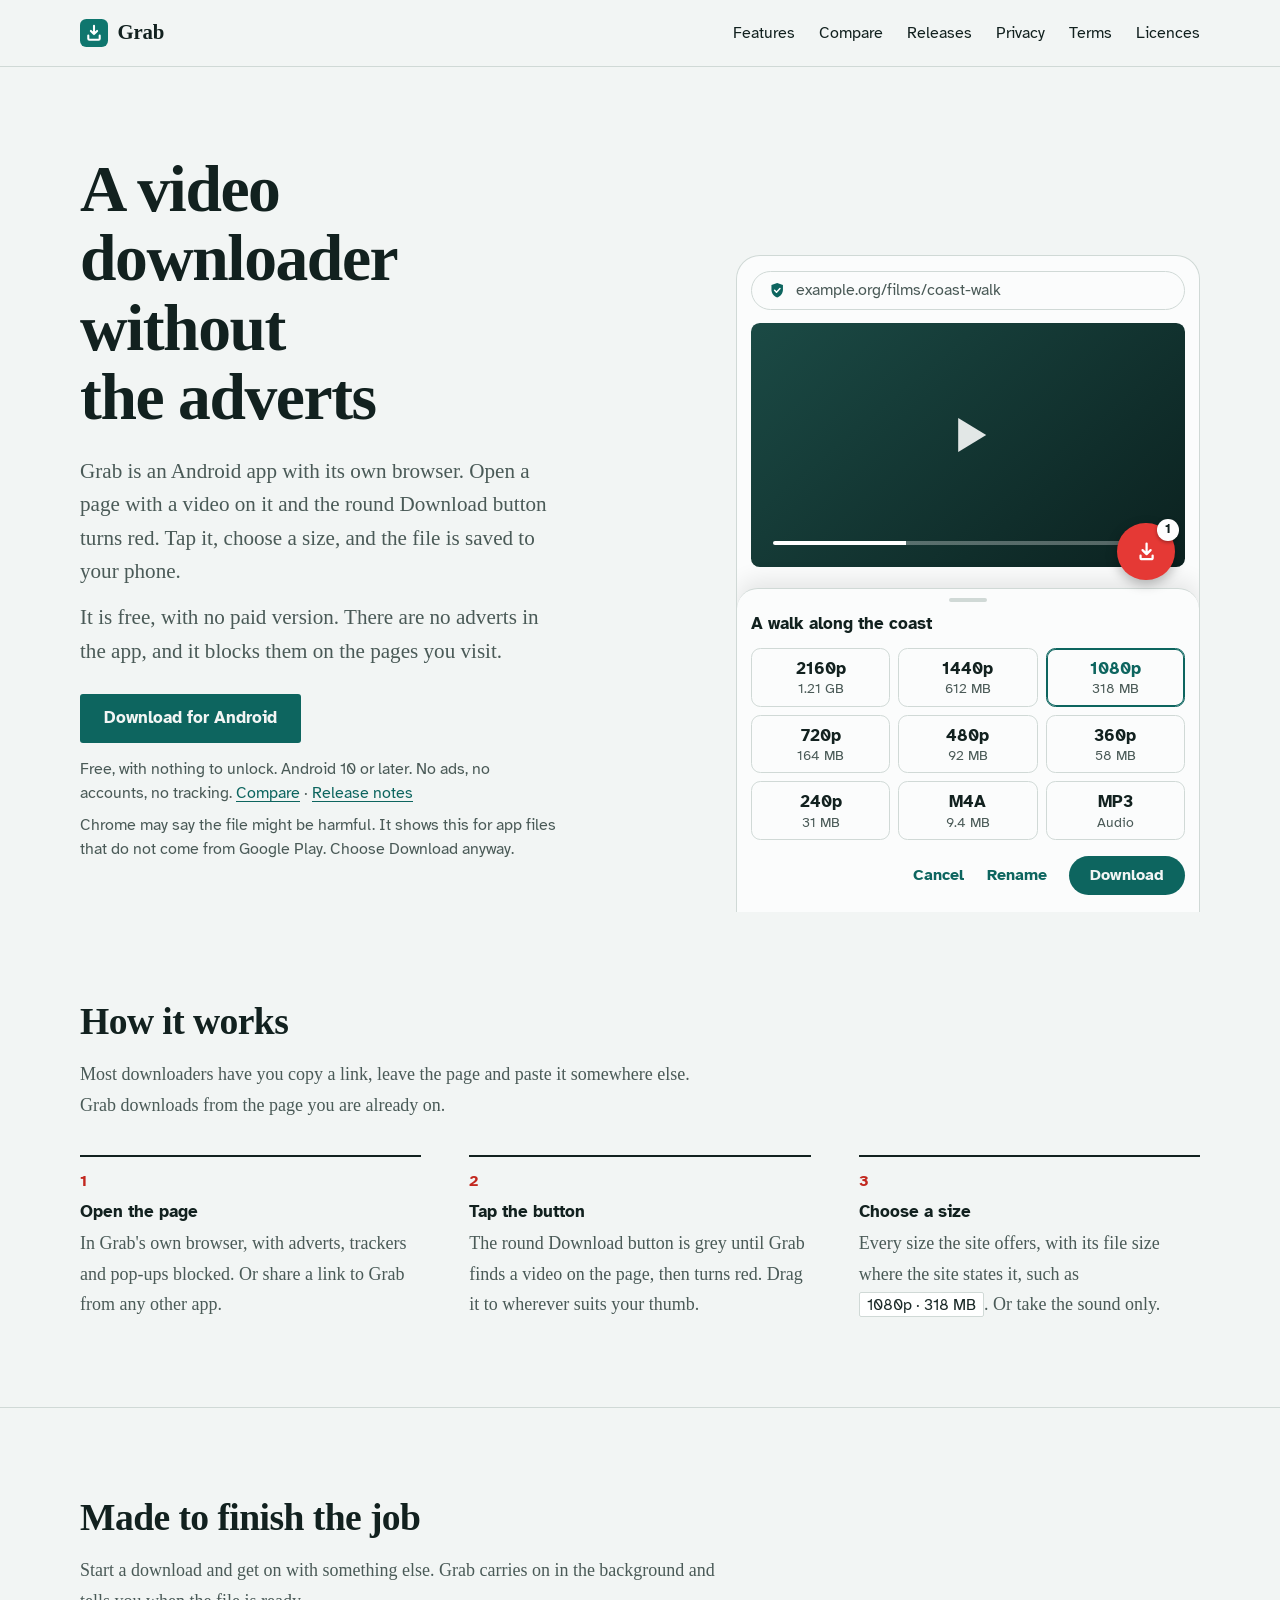
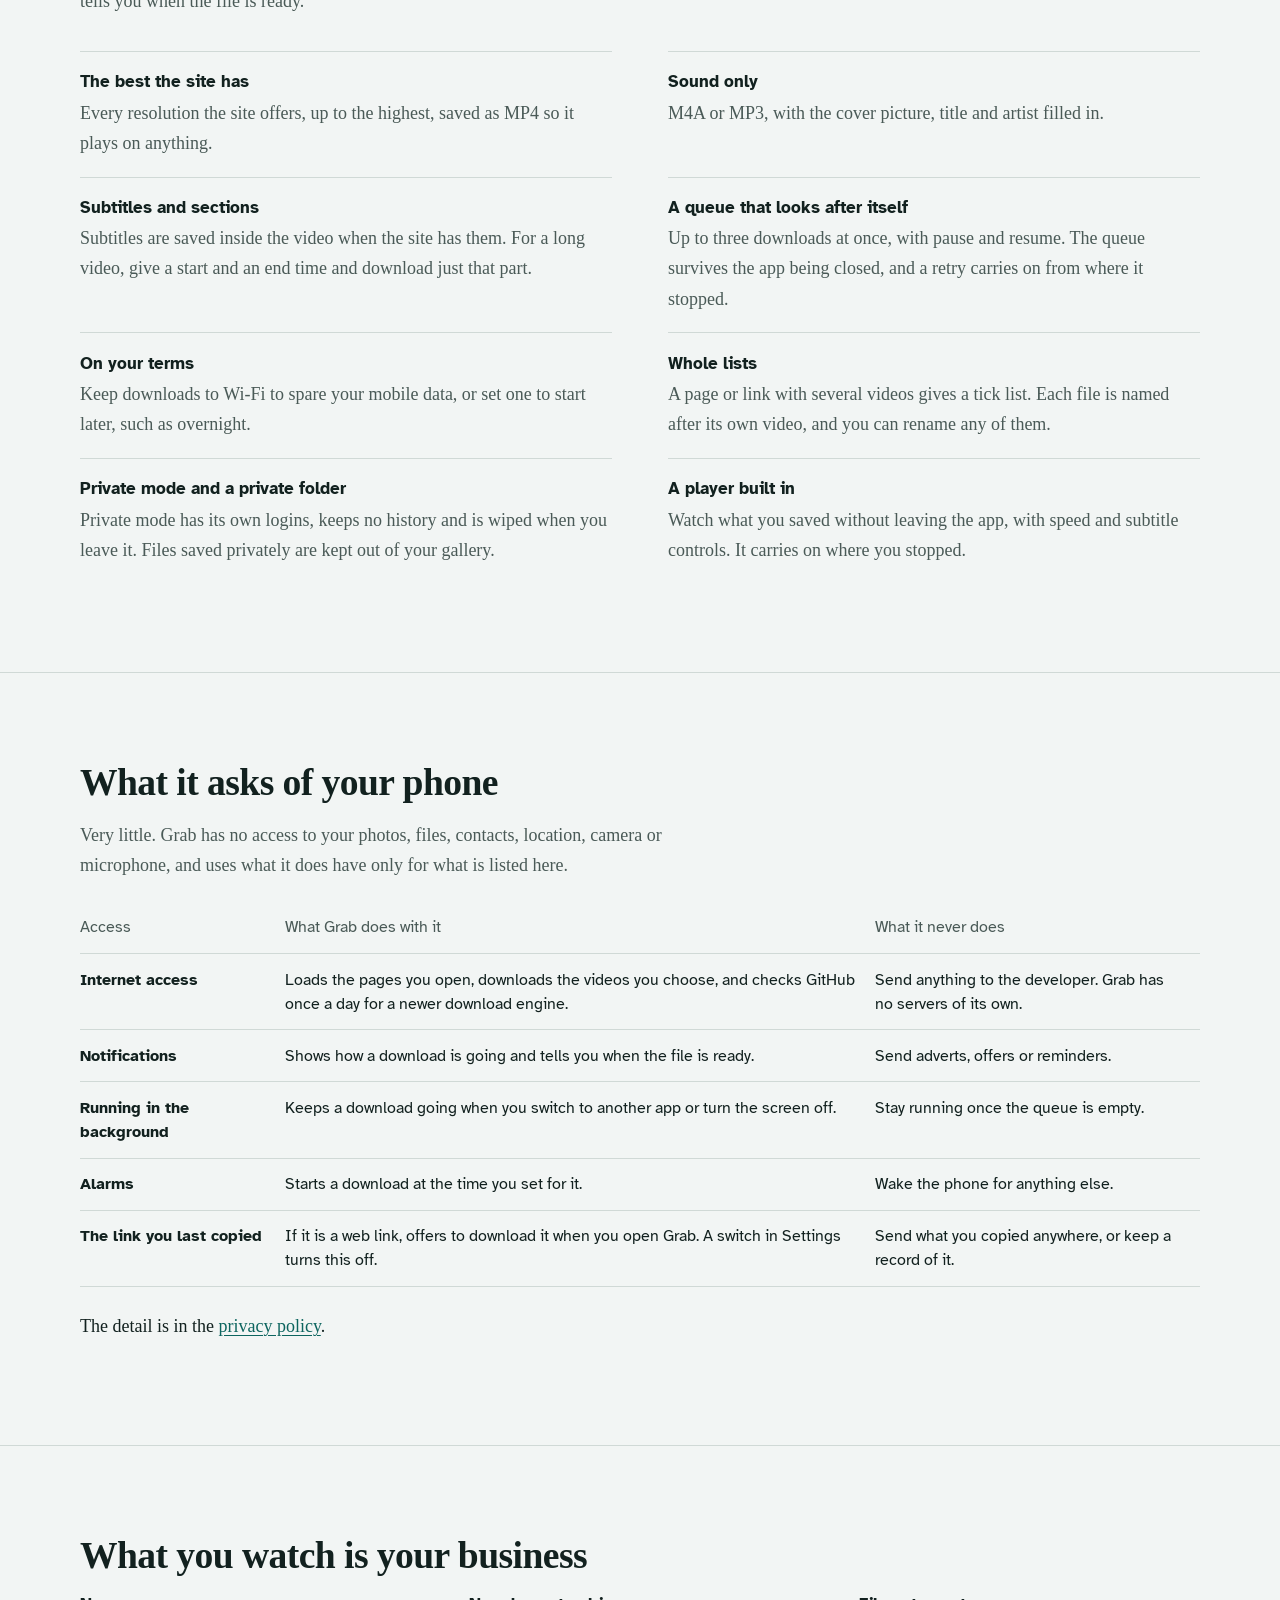
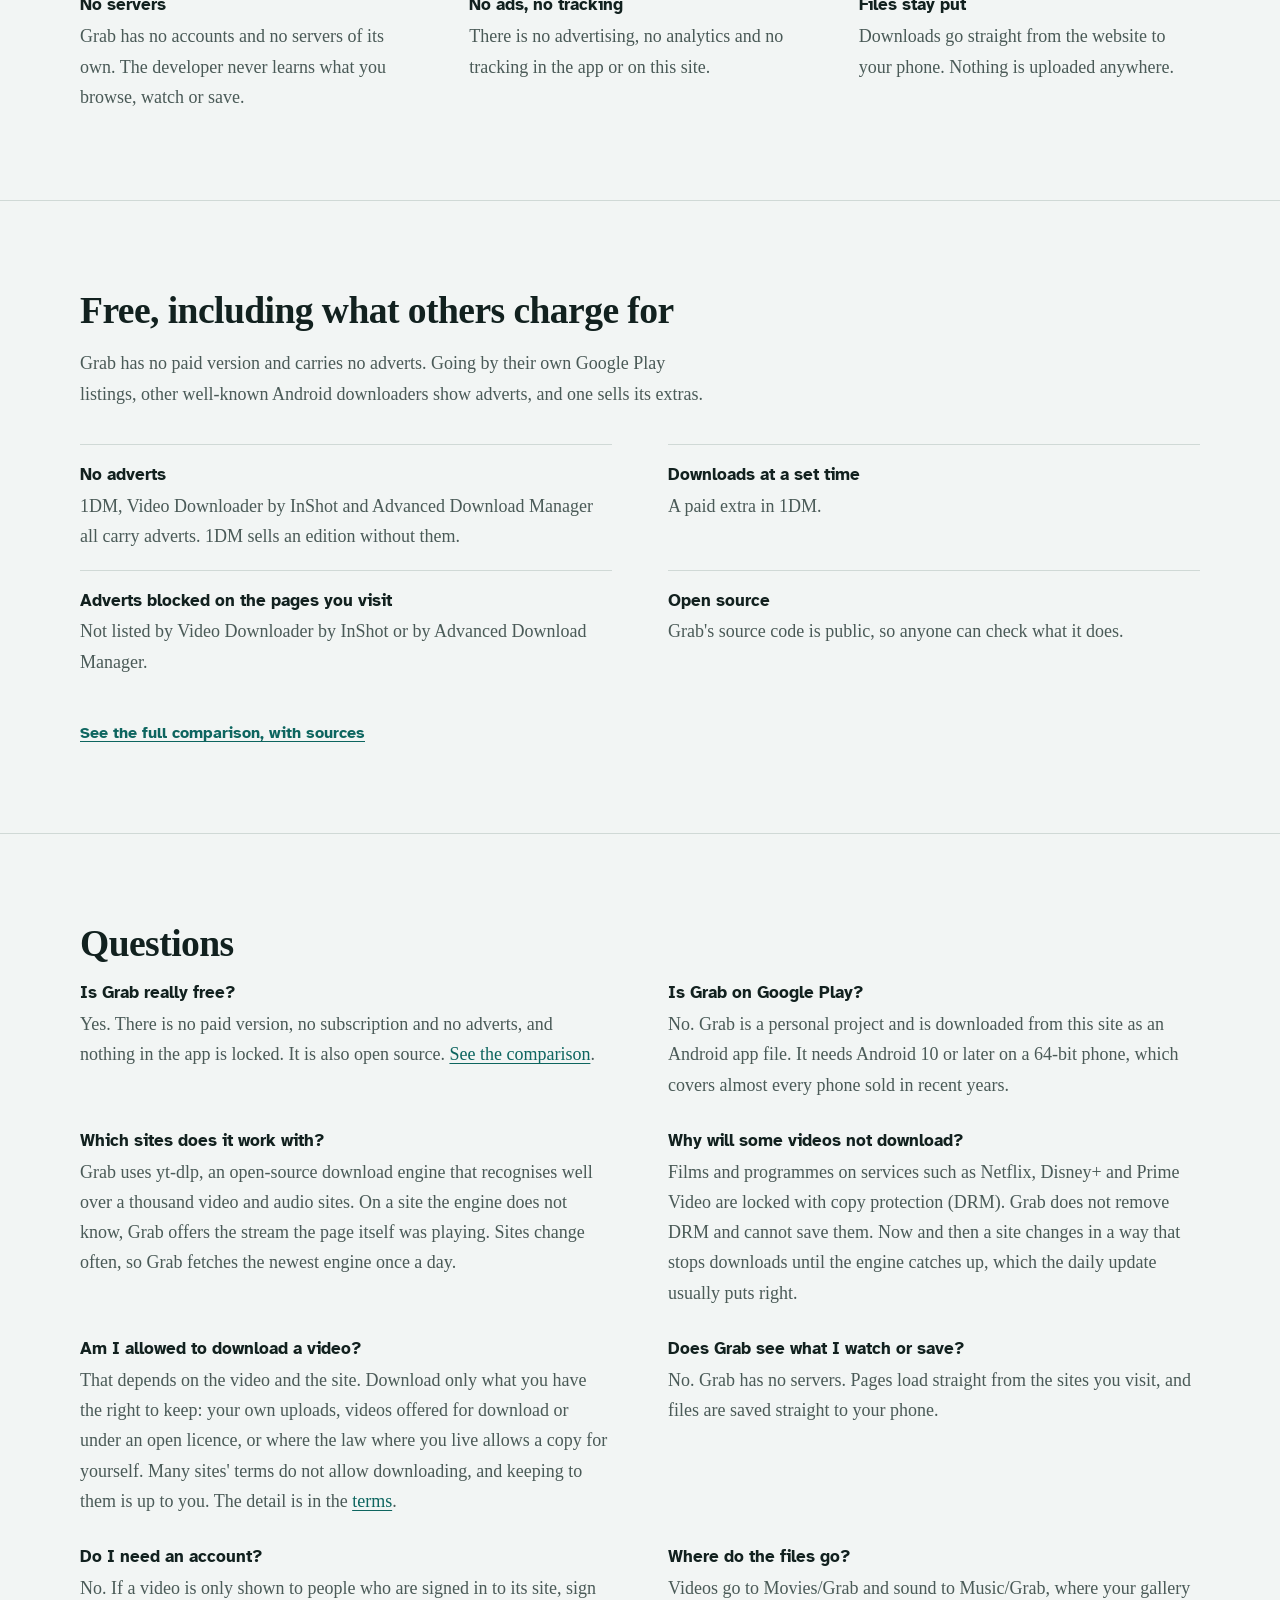
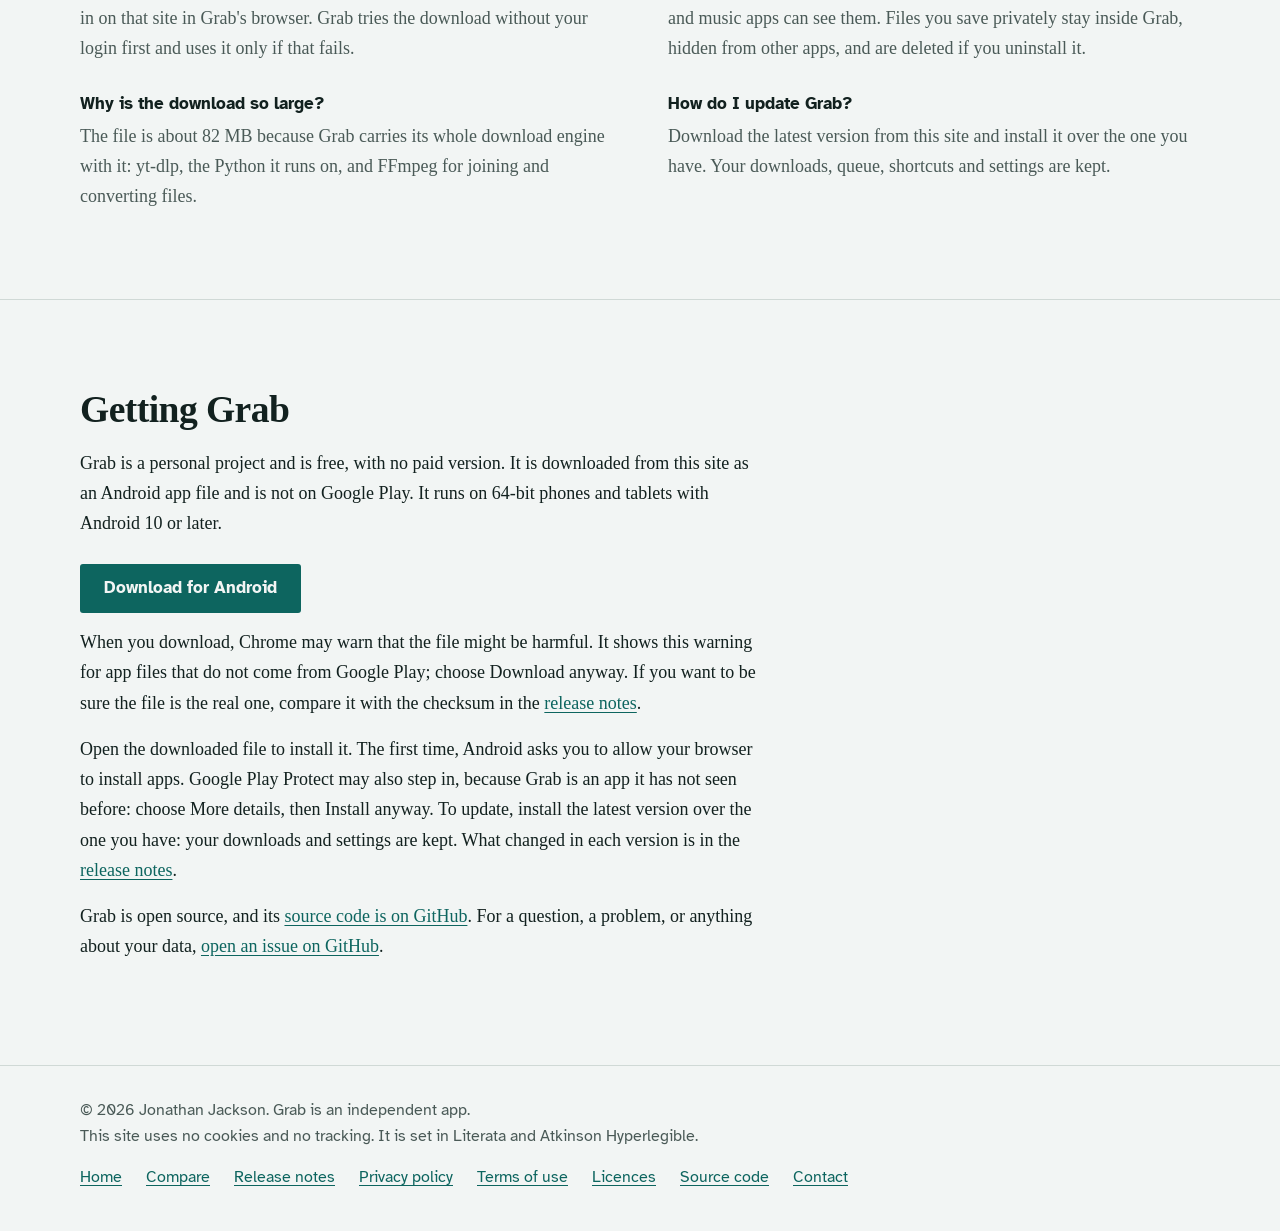
==== index.html @ 91e22339 "Add the Grab website" ====
<!DOCTYPE html>
<html lang="en-GB">
<head>
<meta charset="utf-8">
<meta name="viewport" content="width=device-width, initial-scale=1">
<title>Grab: a video downloader for Android without the adverts</title>
<meta name="description" content="Grab is a free Android video and audio downloader with its own ad-blocking browser. No adverts, no accounts, no tracking and no paid version.">
<meta name="author" content="Jonathan Jackson">
<link rel="canonical" href="https://customgpter.github.io/grab/">
<meta name="theme-color" content="#f2f5f4" media="(prefers-color-scheme: light)">
<meta name="theme-color" content="#0c1413" media="(prefers-color-scheme: dark)">
<meta property="og:type" content="website">
<meta property="og:site_name" content="Grab">
<meta property="og:title" content="Grab: a video downloader for Android without the adverts">
<meta property="og:description" content="Grab is a free Android video and audio downloader with its own ad-blocking browser. No adverts, no accounts, no tracking and no paid version.">
<meta property="og:url" content="https://customgpter.github.io/grab/">
<meta property="og:image" content="https://customgpter.github.io/grab/assets/og.png">
<meta property="og:image:width" content="1200">
<meta property="og:image:height" content="630">
<meta property="og:image:alt" content="The round Grab download button beside a grid of video sizes to choose from">
<meta property="og:locale" content="en_GB">
<meta name="twitter:card" content="summary_large_image">
<link rel="icon" href="assets/favicon.svg" type="image/svg+xml">
<link rel="apple-touch-icon" href="assets/apple-touch-icon.png">
<link rel="preload" href="assets/fonts/literata-latin-700-normal.woff2" as="font" type="font/woff2" crossorigin>
<link rel="preload" href="assets/fonts/literata-latin-400-normal.woff2" as="font" type="font/woff2" crossorigin>
<link rel="stylesheet" href="assets/site.css?v=1">
<script type="application/ld+json">{"@context":"https://schema.org","@type":"SoftwareApplication","name":"Grab","url":"https://customgpter.github.io/grab/","description":"Grab is an Android video and audio downloader with its own ad-blocking browser. It saves the video on the page you are on, in the size you choose.","applicationCategory":"MultimediaApplication","applicationSubCategory":"Video downloader","operatingSystem":"Android 10 or later","softwareVersion":"2.1","downloadUrl":"https://github.com/CustomGPTer/grab/releases/latest/download/Grab.apk","releaseNotes":"https://customgpter.github.io/grab/releases.html","license":"https://www.gnu.org/licenses/gpl-3.0.html","offers":{"@type":"Offer","price":"0","priceCurrency":"GBP"},"inLanguage":"en-GB","image":"https://customgpter.github.io/grab/assets/og.png","featureList":["Built-in browser with advert, tracker and pop-up blocking","Download button that lights up when a page has a video","Video as MP4 in every size the site offers","Sound only as M4A or MP3 with cover art and tags","Subtitles saved inside the video","Queue with pause, resume, Wi-Fi only and timed starts","Private mode and a private folder","Built-in player"],"author":{"@type":"Person","name":"Jonathan Jackson"}}</script>
<script type="application/ld+json">{"@context":"https://schema.org","@type":"WebSite","name":"Grab","url":"https://customgpter.github.io/grab/","inLanguage":"en-GB"}</script>
<script type="application/ld+json">{"@context":"https://schema.org","@type":"FAQPage","mainEntity":[{"@type":"Question","name":"Is Grab really free?","acceptedAnswer":{"@type":"Answer","text":"Yes. There is no paid version, no subscription and no adverts, and nothing in the app is locked. It is also open source."}},{"@type":"Question","name":"Is Grab on Google Play?","acceptedAnswer":{"@type":"Answer","text":"No. Grab is a personal project and is downloaded from this site as an Android app file. It needs Android 10 or later on a 64-bit phone, which covers almost every phone sold in recent years."}},{"@type":"Question","name":"Which sites does it work with?","acceptedAnswer":{"@type":"Answer","text":"Grab uses yt-dlp, an open-source download engine that recognises well over a thousand video and audio sites. On a site the engine does not know, Grab offers the stream the page itself was playing. Sites change often, so Grab fetches the newest engine once a day."}},{"@type":"Question","name":"Why will some videos not download?","acceptedAnswer":{"@type":"Answer","text":"Films and programmes on services such as Netflix, Disney+ and Prime Video are locked with copy protection (DRM). Grab does not remove DRM and cannot save them. Now and then a site changes in a way that stops downloads until the engine catches up, which the daily update usually puts right."}},{"@type":"Question","name":"Am I allowed to download a video?","acceptedAnswer":{"@type":"Answer","text":"That depends on the video and the site. Download only what you have the right to keep: your own uploads, videos offered for download or under an open licence, or where the law where you live allows a copy for yourself. Many sites' terms do not allow downloading, and keeping to them is up to you."}},{"@type":"Question","name":"Does Grab see what I watch or save?","acceptedAnswer":{"@type":"Answer","text":"No. Grab has no servers. Pages load straight from the sites you visit, and files are saved straight to your phone."}},{"@type":"Question","name":"Do I need an account?","acceptedAnswer":{"@type":"Answer","text":"No. If a video is only shown to people who are signed in to its site, sign in on that site in Grab's browser. Grab tries the download without your login first and uses it only if that fails."}},{"@type":"Question","name":"Where do the files go?","acceptedAnswer":{"@type":"Answer","text":"Videos go to Movies/Grab and sound to Music/Grab, where your gallery and music apps can see them. Files you save privately stay inside Grab, hidden from other apps, and are deleted if you uninstall it."}},{"@type":"Question","name":"Why is the download so large?","acceptedAnswer":{"@type":"Answer","text":"The file is about 82 MB because Grab carries its whole download engine with it: yt-dlp, the Python it runs on, and FFmpeg for joining and converting files."}},{"@type":"Question","name":"How do I update Grab?","acceptedAnswer":{"@type":"Answer","text":"Download the latest version from this site and install it over the one you have. Your downloads, queue, shortcuts and settings are kept."}}]}</script>
</head>
<body>
<a class="skip" href="#main">Skip to content</a>
<header class="masthead">
<div class="wrap">
<a class="brand" href="./" aria-label="Grab home"><svg viewBox="0 0 108 108" aria-hidden="true"><rect width="108" height="108" rx="24" fill="#0f766e"/><path d="M54 26v32M42 46l12 12 12-12M32 64v12q0 4 4 4h36q4 0 4-4V64" fill="none" stroke="#fff" stroke-width="8" stroke-linecap="round" stroke-linejoin="round"/></svg><span>Grab</span></a>
<nav aria-label="Main"><ul><li><a href="./#features">Features</a></li><li><a href="compare.html">Compare</a></li><li><a href="releases.html">Releases</a></li><li><a href="privacy.html">Privacy</a></li><li><a href="terms.html">Terms</a></li><li><a href="licences.html">Licences</a></li></ul></nav>
</div>
</header>
<main id="main">
<div class="hero">
<div class="wrap hero-grid">
<div class="hero-copy">
<h1>A video downloader without the adverts</h1>
<p class="lede">Grab is an Android app with its own browser. Open a page with a video on it and the round Download button turns red. Tap it, choose a size, and the file is saved to your phone.</p>
<p class="lede">It is free, with no paid version. There are no adverts in the app, and it blocks them on the pages you visit.</p>
<p class="get"><a class="button" href="https://github.com/CustomGPTer/grab/releases/latest/download/Grab.apk">Download for Android</a></p>
<p class="facts">Free, with nothing to unlock. Android 10 or later. No ads, no accounts, no tracking. <a href="compare.html">Compare</a> &middot; <a href="releases.html">Release notes</a></p>
<p class="facts">Chrome may say the file might be harmful. It shows this for app files that do not come from Google Play. Choose Download anyway.</p>
</div>
<div class="demo" role="img" aria-label="A web page with a video on it. The round Download button in the corner has turned red and shows a count of one. Below it, a sheet offers the video in each size from 2160p to 240p with its file size, or as sound only, with 1080p chosen."><div class="view"><div class="bar"><svg viewBox="0 0 24 24" aria-hidden="true"><path d="M12 2.5 4.5 5.3v6.1c0 4.6 3.1 8.6 7.5 10.1 4.4-1.5 7.5-5.5 7.5-10.1V5.3z" fill="currentColor"/><path d="m8.6 12.2 2.5 2.5 4.5-4.9" fill="none" stroke="#fff" stroke-width="1.9" stroke-linecap="round" stroke-linejoin="round"/></svg><span>example.org/films/coast-walk</span></div><div class="player"></div><div class="fab"><svg viewBox="0 0 108 108" aria-hidden="true"><path d="M54 22v40M38 48l16 16 16-16M30 70v8q0 6 6 6h36q6 0 6-6v-8" fill="none" stroke="#fff" stroke-width="9" stroke-linecap="round" stroke-linejoin="round"/></svg><span class="n">1</span></div></div><div class="sheet"><p class="name">A walk along the coast</p><div class="tiles"><div class="tile" style="--i:0"><b>2160p</b>1.21 GB</div><div class="tile" style="--i:1"><b>1440p</b>612 MB</div><div class="tile on" style="--i:2"><b>1080p</b>318 MB</div><div class="tile" style="--i:3"><b>720p</b>164 MB</div><div class="tile" style="--i:4"><b>480p</b>92 MB</div><div class="tile" style="--i:5"><b>360p</b>58 MB</div><div class="tile" style="--i:6"><b>240p</b>31 MB</div><div class="tile" style="--i:7"><b>M4A</b>9.4 MB</div><div class="tile" style="--i:8"><b>MP3</b>Audio</div></div><div class="acts"><span>Cancel</span><span>Rename</span><span class="do">Download</span></div></div></div>
</div>
</div>

<section id="how" aria-labelledby="how-h">
<div class="wrap">
<h2 id="how-h">How it works</h2>
<p class="intro">Most downloaders have you copy a link, leave the page and paste it somewhere else. Grab downloads from the page you are already on.</p>
<ol class="steps">
<li><h3>Open the page</h3><p>In Grab's own browser, with adverts, trackers and pop-ups blocked. Or share a link to Grab from any other app.</p></li>
<li><h3>Tap the button</h3><p>The round Download button is grey until Grab finds a video on the page, then turns red. Drag it to wherever suits your thumb.</p></li>
<li><h3>Choose a size</h3><p>Every size the site offers, with its file size where the site states it, such as <span class="path">1080p &middot; 318 MB</span>. Or take the sound only.</p></li>
</ol>
</div>
</section>

<section id="features" aria-labelledby="features-h">
<div class="wrap">
<h2 id="features-h">Made to finish the job</h2>
<p class="intro">Start a download and get on with something else. Grab carries on in the background and tells you when the file is ready.</p>
<dl class="features">
<div><dt>The best the site has</dt><dd>Every resolution the site offers, up to the highest, saved as MP4 so it plays on anything.</dd></div>
<div><dt>Sound only</dt><dd>M4A or MP3, with the cover picture, title and artist filled in.</dd></div>
<div><dt>Subtitles and sections</dt><dd>Subtitles are saved inside the video when the site has them. For a long video, give a start and an end time and download just that part.</dd></div>
<div><dt>A queue that looks after itself</dt><dd>Up to three downloads at once, with pause and resume. The queue survives the app being closed, and a retry carries on from where it stopped.</dd></div>
<div><dt>On your terms</dt><dd>Keep downloads to Wi-Fi to spare your mobile data, or set one to start later, such as overnight.</dd></div>
<div><dt>Whole lists</dt><dd>A page or link with several videos gives a tick list. Each file is named after its own video, and you can rename any of them.</dd></div>
<div><dt>Private mode and a private folder</dt><dd>Private mode has its own logins, keeps no history and is wiped when you leave it. Files saved privately are kept out of your gallery.</dd></div>
<div><dt>A player built in</dt><dd>Watch what you saved without leaving the app, with speed and subtitle controls. It carries on where you stopped.</dd></div>
</dl>
</div>
</section>

<section id="permissions" aria-labelledby="permissions-h">
<div class="wrap">
<h2 id="permissions-h">What it asks of your phone</h2>
<p class="intro">Very little. Grab has no access to your photos, files, contacts, location, camera or microphone, and uses what it does have only for what is listed here.</p>
<div class="scroll">
<table>
<thead><tr><th scope="col">Access</th><th scope="col">What Grab does with it</th><th scope="col">What it never does</th></tr></thead>
<tbody>
<tr><th scope="row">Internet access</th><td>Loads the pages you open, downloads the videos you choose, and checks GitHub once a day for a newer download engine.</td><td>Send anything to the developer. Grab has no servers of its own.</td></tr>
<tr><th scope="row">Notifications</th><td>Shows how a download is going and tells you when the file is ready.</td><td>Send adverts, offers or reminders.</td></tr>
<tr><th scope="row">Running in the background</th><td>Keeps a download going when you switch to another app or turn the screen off.</td><td>Stay running once the queue is empty.</td></tr>
<tr><th scope="row">Alarms</th><td>Starts a download at the time you set for it.</td><td>Wake the phone for anything else.</td></tr>
<tr><th scope="row">The link you last copied</th><td>If it is a web link, offers to download it when you open Grab. A switch in Settings turns this off.</td><td>Send what you copied anywhere, or keep a record of it.</td></tr>
</tbody>
</table>
</div>
<p class="after-table">The detail is in the <a href="privacy.html">privacy policy</a>.</p>
</div>
</section>

<section id="privacy" aria-labelledby="privacy-h">
<div class="wrap">
<h2 id="privacy-h">What you watch is your business</h2>
<ul class="plain">
<li><h3>No servers</h3><p>Grab has no accounts and no servers of its own. The developer never learns what you browse, watch or save.</p></li>
<li><h3>No ads, no tracking</h3><p>There is no advertising, no analytics and no tracking in the app or on this site.</p></li>
<li><h3>Files stay put</h3><p>Downloads go straight from the website to your phone. Nothing is uploaded anywhere.</p></li>
</ul>
</div>
</section>

<section id="free" aria-labelledby="free-h">
<div class="wrap">
<h2 id="free-h">Free, including what others charge for</h2>
<p class="intro">Grab has no paid version and carries no adverts. Going by their own Google Play listings, other well-known Android downloaders show adverts, and one sells its extras.</p>
<dl class="features">
<div><dt>No adverts</dt><dd>1DM, Video Downloader by InShot and Advanced Download Manager all carry adverts. 1DM sells an edition without them.</dd></div>
<div><dt>Downloads at a set time</dt><dd>A paid extra in 1DM.</dd></div>
<div><dt>Adverts blocked on the pages you visit</dt><dd>Not listed by Video Downloader by InShot or by Advanced Download Manager.</dd></div>
<div><dt>Open source</dt><dd>Grab's source code is public, so anyone can check what it does.</dd></div>
</dl>
<p class="more"><a href="compare.html">See the full comparison, with sources</a></p>
</div>
</section>

<section id="questions" aria-labelledby="questions-h">
<div class="wrap">
<h2 id="questions-h">Questions</h2>
<div class="faq">
<div><h3>Is Grab really free?</h3><p>Yes. There is no paid version, no subscription and no adverts, and nothing in the app is locked. It is also open source. <a href="compare.html">See the comparison</a>.</p></div><div><h3>Is Grab on Google Play?</h3><p>No. Grab is a personal project and is downloaded from this site as an Android app file. It needs Android 10 or later on a 64-bit phone, which covers almost every phone sold in recent years.</p></div><div><h3>Which sites does it work with?</h3><p>Grab uses yt-dlp, an open-source download engine that recognises well over a thousand video and audio sites. On a site the engine does not know, Grab offers the stream the page itself was playing. Sites change often, so Grab fetches the newest engine once a day.</p></div><div><h3>Why will some videos not download?</h3><p>Films and programmes on services such as Netflix, Disney+ and Prime Video are locked with copy protection (DRM). Grab does not remove DRM and cannot save them. Now and then a site changes in a way that stops downloads until the engine catches up, which the daily update usually puts right.</p></div><div><h3>Am I allowed to download a video?</h3><p>That depends on the video and the site. Download only what you have the right to keep: your own uploads, videos offered for download or under an open licence, or where the law where you live allows a copy for yourself. Many sites' terms do not allow downloading, and keeping to them is up to you. The detail is in the <a href="terms.html#downloads">terms</a>.</p></div><div><h3>Does Grab see what I watch or save?</h3><p>No. Grab has no servers. Pages load straight from the sites you visit, and files are saved straight to your phone.</p></div><div><h3>Do I need an account?</h3><p>No. If a video is only shown to people who are signed in to its site, sign in on that site in Grab's browser. Grab tries the download without your login first and uses it only if that fails.</p></div><div><h3>Where do the files go?</h3><p>Videos go to Movies/Grab and sound to Music/Grab, where your gallery and music apps can see them. Files you save privately stay inside Grab, hidden from other apps, and are deleted if you uninstall it.</p></div><div><h3>Why is the download so large?</h3><p>The file is about 82 MB because Grab carries its whole download engine with it: yt-dlp, the Python it runs on, and FFmpeg for joining and converting files.</p></div><div><h3>How do I update Grab?</h3><p>Download the latest version from this site and install it over the one you have. Your downloads, queue, shortcuts and settings are kept.</p></div>
</div>
</div>
</section>

<section id="get" aria-labelledby="get-h">
<div class="wrap"><div class="measure">
<h2 id="get-h">Getting Grab</h2>
<p>Grab is a personal project and is free, with no paid version. It is downloaded from this site as an Android app file and is not on Google Play. It runs on 64-bit phones and tablets with Android 10 or later.</p>
<p class="get"><a class="button" href="https://github.com/CustomGPTer/grab/releases/latest/download/Grab.apk">Download for Android</a></p>
<p>When you download, Chrome may warn that the file might be harmful. It shows this warning for app files that do not come from Google Play; choose Download anyway. If you want to be sure the file is the real one, compare it with the checksum in the <a href="releases.html#checking">release notes</a>.</p>
<p>Open the downloaded file to install it. The first time, Android asks you to allow your browser to install apps. Google Play Protect may also step in, because Grab is an app it has not seen before: choose More details, then Install anyway. To update, install the latest version over the one you have: your downloads and settings are kept. What changed in each version is in the <a href="releases.html">release notes</a>.</p>
<p>Grab is open source, and its <a href="https://github.com/CustomGPTer/grab/tree/source">source code is on GitHub</a>. For a question, a problem, or anything about your data, <a href="https://github.com/CustomGPTer/grab/issues">open an issue on GitHub</a>.</p>
</div></div>
</section>
</main>
<footer class="colophon">
<div class="wrap">
<div>
<p>&copy; 2026 Jonathan Jackson. Grab is an independent app.</p>
<p>This site uses no cookies and no tracking. It is set in Literata and Atkinson Hyperlegible.</p>
</div>
<nav aria-label="Footer"><ul>
<li><a href="./">Home</a></li>
<li><a href="compare.html">Compare</a></li>
<li><a href="releases.html">Release notes</a></li>
<li><a href="privacy.html">Privacy policy</a></li>
<li><a href="terms.html">Terms of use</a></li>
<li><a href="licences.html">Licences</a></li>
<li><a href="https://github.com/CustomGPTer/grab/tree/source">Source code</a></li>
<li><a href="https://github.com/CustomGPTer/grab/issues">Contact</a></li>
</ul></nav>
</div>
</footer>
</body>
</html>
---- assets/site.css ----
@font-face{font-family:"Literata";src:url("fonts/literata-latin-400-normal.woff2") format("woff2");font-weight:400;font-style:normal;font-display:swap}
@font-face{font-family:"Literata";src:url("fonts/literata-latin-400-italic.woff2") format("woff2");font-weight:400;font-style:italic;font-display:swap}
@font-face{font-family:"Literata";src:url("fonts/literata-latin-700-normal.woff2") format("woff2");font-weight:700;font-style:normal;font-display:swap}
@font-face{font-family:"Atkinson Hyperlegible";src:url("fonts/atkinson-hyperlegible-latin-400-normal.woff2") format("woff2");font-weight:400;font-style:normal;font-display:swap}
@font-face{font-family:"Atkinson Hyperlegible";src:url("fonts/atkinson-hyperlegible-latin-700-normal.woff2") format("woff2");font-weight:700;font-style:normal;font-display:swap}

:root{
  --paper:#f2f5f4; --sheet:#fbfcfc; --ink:#12211f; --soft:#4a5a57; --rule:#d0d9d6;
  --teal:#0d655f; --red:#c2281f; --label:#ffffff; --label-ink:#1a2927; --go:#e53935; --idle:#8d8d8d;
  --serif:"Literata",Georgia,"Times New Roman",serif;
  --sans:"Atkinson Hyperlegible",system-ui,-apple-system,"Segoe UI",Roboto,sans-serif;
  color-scheme:light dark;
}
@media (prefers-color-scheme:dark){
  :root{--paper:#0c1413; --sheet:#131d1b; --ink:#e6eeec; --soft:#9fadaa; --rule:#26332f;
    --teal:#63d2c5; --red:#ff8a80; --label:#1b2725; --label-ink:#e6eeec}
}

*,*::before,*::after{box-sizing:border-box}
html{-webkit-text-size-adjust:100%;scroll-behavior:smooth}
@media (prefers-reduced-motion:reduce){html{scroll-behavior:auto}}
body{margin:0;background:var(--paper);color:var(--ink);font:400 1.125rem/1.68 var(--serif);text-rendering:optimizeLegibility}
img,svg{max-width:100%;display:block}
a{color:var(--teal);text-decoration-thickness:.06em;text-underline-offset:.18em}
a:hover{text-decoration-thickness:.12em}
:focus-visible{outline:3px solid var(--red);outline-offset:3px;border-radius:2px}
code{font:.9em/1 ui-monospace,SFMono-Regular,Menlo,Consolas,monospace;overflow-wrap:anywhere}
.skip{position:absolute;left:-999px;top:0;background:var(--ink);color:var(--paper);padding:.6rem 1rem;z-index:10}
.skip:focus{left:.5rem;top:.5rem}

.wrap{width:min(70rem,100% - 2.5rem);margin-inline:auto}
.measure{max-width:43rem}

/* ---------- masthead */
.masthead{border-bottom:1px solid var(--rule)}
.masthead .wrap{display:flex;flex-wrap:wrap;align-items:center;justify-content:space-between;gap:.5rem 2rem;padding-block:1rem}
.brand{display:inline-flex;align-items:center;gap:.6rem;font:700 1.3rem/1 var(--serif);color:var(--ink);text-decoration:none;letter-spacing:-.01em}
.brand svg{width:1.75rem;height:1.75rem;flex:none}
.masthead nav ul{display:flex;flex-wrap:wrap;gap:.25rem 1.5rem;list-style:none;margin:0;padding:0;font:400 1rem/1.4 var(--sans)}
.masthead nav a{color:var(--ink);text-decoration:none;padding-block:.35rem;display:inline-block}
.masthead nav a:hover,.masthead nav a[aria-current="page"]{text-decoration:underline;text-decoration-color:var(--red);text-decoration-thickness:.14em;text-underline-offset:.4em}

/* ---------- hero */
.hero{padding-block:clamp(2.5rem,7vw,5.5rem) 0}
.hero-grid{display:grid;gap:clamp(2rem,5vw,4rem);align-items:end}
@media (min-width:60rem){.hero-grid{grid-template-columns:minmax(0,5fr) minmax(0,6fr)}}
.hero-copy{padding-bottom:clamp(1rem,4vw,3.5rem)}
h1{font:700 clamp(2.5rem,6.2vw,4.1rem)/1.06 var(--serif);letter-spacing:-.022em;margin:0 0 1.4rem;text-wrap:balance}
.lede{font-size:clamp(1.15rem,2.1vw,1.32rem);line-height:1.58;color:var(--soft);margin:0 0 1.4rem;max-width:33rem}
.facts{font:400 1rem/1.5 var(--sans);color:var(--soft);margin:0}

/* the demo: the one place the page shows off */
.demo{font:400 clamp(.82rem,1.5vw,1rem)/1.3 var(--sans);width:100%;max-width:29rem;margin-inline:auto;border:1px solid var(--rule);border-bottom:0;border-radius:1.5em 1.5em 0 0;background:var(--sheet);overflow:hidden}
@media (min-width:60rem){.demo{margin-inline:auto 0}}
.view{position:relative;padding:.9em .9em 2.6em}
.bar{display:flex;align-items:center;gap:.6em;border:1px solid var(--rule);border-radius:2em;padding:.5em .95em;color:var(--soft);white-space:nowrap;overflow:hidden}
.bar svg{width:1.15em;height:1.15em;flex:none;color:var(--teal)}
.player{position:relative;margin-top:.85em;aspect-ratio:16/9;border-radius:.55em;background:linear-gradient(140deg,#1b4a45,#0b211f)}
.player::before{content:"";position:absolute;left:50%;top:46%;translate:-35% -50%;border-style:solid;border-width:1.1em 0 1.1em 1.8em;border-color:transparent transparent transparent rgba(255,255,255,.88)}
.player::after{content:"";position:absolute;left:5%;right:5%;bottom:9%;height:.22em;border-radius:1em;background:linear-gradient(90deg,#fff 0 34%,rgba(255,255,255,.3) 34%)}
.fab{position:absolute;z-index:2;right:1.5em;bottom:1.75em;width:3.6em;height:3.6em;border-radius:50%;background:var(--go);display:grid;place-items:center;box-shadow:0 .25em .7em rgba(0,0,0,.28)}
.fab svg{width:1.7em;height:1.7em}
.fab::after{content:"";position:absolute;inset:0;border-radius:50%;border:2px solid var(--go);opacity:0}
.fab .n{position:absolute;top:-.3em;right:-.3em;width:1.7em;height:1.7em;border-radius:50%;background:#fff;color:#12211f;box-shadow:0 .1em .3em rgba(0,0,0,.35);font-weight:700;font-size:.8em;line-height:1.7em;text-align:center}
.sheet{position:relative;border-top:1px solid var(--rule);border-radius:1.3em 1.3em 0 0;margin-top:-1.3em;background:var(--sheet);padding:1.5em .9em 1.1em;box-shadow:0 -.5em 1.4em rgba(0,0,0,.09)}
.sheet::before{content:"";position:absolute;left:50%;top:.6em;width:2.4em;height:.26em;margin-left:-1.2em;border-radius:1em;background:var(--rule)}
.sheet .name{font-weight:700;font-size:1.05em;margin:0 0 .8em;color:var(--ink);white-space:nowrap;overflow:hidden;text-overflow:ellipsis}
.tiles{display:grid;grid-template-columns:repeat(3,minmax(0,1fr));gap:.5em}
.tile{border:1px solid var(--rule);border-radius:.65em;padding:.62em .3em .55em;text-align:center;color:var(--soft);font-size:.9em}
.tile b{display:block;color:var(--ink);font-size:1.18em;line-height:1.25}
.tile.on{border-color:var(--teal);box-shadow:inset 0 0 0 1px var(--teal)}
.tile.on b{color:var(--teal)}
.acts{display:flex;justify-content:flex-end;align-items:center;gap:1.4em;margin-top:1em;font-weight:700;color:var(--teal)}
.acts .do{background:var(--teal);color:var(--paper);border-radius:2em;padding:.55em 1.3em}
@media (prefers-reduced-motion:no-preference){
  .fab{animation:spot .45s ease-out both;animation-delay:1s}
  .fab .n{animation:count .35s cubic-bezier(.2,.8,.25,1.4) both;animation-delay:1.25s}
  .fab::after{animation:pulse 1.5s ease-out 2 both;animation-delay:1.3s}
  .tile{animation:shelve .6s cubic-bezier(.2,.8,.25,1) both;animation-delay:calc(var(--i) * 70ms + 300ms)}
  @keyframes spot{from{background:var(--idle)}to{background:var(--go)}}
  @keyframes count{from{opacity:0;scale:.3}to{opacity:1;scale:1}}
  @keyframes pulse{from{opacity:0;scale:1}12%{opacity:.7}to{opacity:0;scale:1.9}}
  @keyframes shelve{from{opacity:0;transform:translateY(-1.1rem)}60%{opacity:1}to{opacity:1;transform:none}}
}

/* ---------- sections */
section{padding-block:clamp(3rem,7vw,5.5rem)}
section + section{border-top:1px solid var(--rule)}
h2{font:700 clamp(1.7rem,3.4vw,2.35rem)/1.15 var(--serif);letter-spacing:-.015em;margin:0 0 1rem;text-wrap:balance}
h3{font:700 1.08rem/1.35 var(--sans);margin:0 0 .3rem}
p{margin:0 0 1rem}
.intro{color:var(--soft);max-width:40rem;margin-bottom:2.2rem}

.steps{list-style:none;counter-reset:s;margin:0;padding:0;display:grid;gap:2rem 3rem}
@media (min-width:52rem){.steps{grid-template-columns:repeat(3,minmax(0,1fr))}}
.steps li{counter-increment:s;border-top:2px solid var(--ink);padding-top:1rem}
.steps li::before{content:counter(s);font:700 1rem/1 var(--sans);color:var(--red);display:block;margin-bottom:.7rem}
.steps p{margin:0;color:var(--soft)}
.path{font:400 1rem/1.5 var(--sans);background:var(--label);color:var(--label-ink);border:1px solid var(--rule);border-radius:2px;padding:.1rem .45rem;white-space:nowrap}

.features{display:grid;gap:0 3.5rem;margin:0}
@media (min-width:46rem){.features{grid-template-columns:repeat(2,minmax(0,1fr))}}
.features div{padding:1.15rem 0;border-top:1px solid var(--rule)}
.features dt{font:700 1.08rem/1.35 var(--sans)}
.features dd{margin:.25rem 0 0;color:var(--soft)}

.scroll{overflow-x:auto}
table{width:100%;border-collapse:collapse;font:400 1rem/1.5 var(--sans)}
th,td{text-align:left;vertical-align:top;padding:.85rem 1.2rem .85rem 0;border-top:1px solid var(--rule)}
thead th{border-top:0;color:var(--soft);font-weight:400;padding-top:0}
tbody th{font-weight:700;min-width:11rem}
tr:last-child>*{border-bottom:1px solid var(--rule)}

.plain{list-style:none;margin:0;padding:0;display:grid;gap:1.6rem 3rem}
@media (min-width:52rem){.plain{grid-template-columns:repeat(3,minmax(0,1fr))}}
.plain p{color:var(--soft);margin:0}

.faq{display:grid;gap:1.8rem 3.5rem}
@media (min-width:52rem){.faq{grid-template-columns:repeat(2,minmax(0,1fr))}}
.faq p{color:var(--soft);margin:0}

/* ---------- document pages */
.doc{padding-block:clamp(2.5rem,6vw,4.5rem) clamp(3rem,7vw,5rem)}
.doc h1{font-size:clamp(2.2rem,5vw,3.2rem)}
.doc .lede{max-width:none}
.doc h2{font-size:1.5rem;margin-top:2.8rem;scroll-margin-top:1.5rem}
.doc h3{margin-top:1.6rem}
.doc ul{padding-left:1.25rem;margin:0 0 1rem}
.doc li{margin:.4rem 0}
.contents{font:400 1rem/1.5 var(--sans);border-block:1px solid var(--rule);padding-block:1rem;margin-block:2rem}
.contents ul{list-style:none;margin:.4rem 0 0;padding:0;columns:2 14rem;column-gap:2rem}
.contents li{margin:.2rem 0;break-inside:avoid}
.note{border-left:3px solid var(--red);padding:.2rem 0 .2rem 1.1rem;color:var(--soft)}

/* ---------- download and release notes */
.button{display:inline-block;background:var(--teal);color:var(--paper);font:700 1.05rem/1.2 var(--sans);text-decoration:none;padding:.9rem 1.5rem;border-radius:3px}
.button:hover{text-decoration:underline;text-decoration-thickness:.1em;text-underline-offset:.22em}
.get{margin:1.6rem 0 .9rem}
.get .facts{margin-top:.9rem}
.facts + .facts{margin-top:.5rem}
.lede + .lede{margin-top:-.6rem}
.more{margin:1.6rem 0 0;font:700 1rem/1.5 var(--sans)}
.cmp{min-width:46rem;margin:1.4rem 0 1rem}
.cmp th,.cmp td{padding:.8rem .9rem}
.cmp thead th{color:var(--ink);font-weight:700;vertical-align:bottom;padding-top:.8rem}
.cmp small{display:block;font-weight:400;font-size:.82rem;line-height:1.35;color:var(--soft)}
.cmp tbody th{min-width:13rem;padding-left:0}
.cmp thead th:first-child{padding-left:0}
.cmp .ours{background:var(--sheet);box-shadow:inset 1px 0 var(--rule),inset -1px 0 var(--rule)}
.yes{color:var(--teal);font-weight:700}
.pay{color:var(--red);font-weight:700}
.na{color:var(--soft)}
.kinds td{font-weight:400;min-width:9.5rem}
.cmp .app{display:none}
.key{font:400 .95rem/1.55 var(--sans);color:var(--soft);margin:0 0 .6rem}
@media (max-width:46rem){
  .cmp{min-width:0}
  .cmp thead{position:absolute;width:1px;height:1px;overflow:hidden;clip-path:inset(50%)}
  .cmp tbody,.cmp tr,.cmp th,.cmp td{display:block}
  .cmp tr{padding:1rem 0;border-top:1px solid var(--rule)}
  .cmp th,.cmp td{border:0;padding:0}
  .cmp tbody th{min-width:0;margin-bottom:.55rem}
  .cmp td{display:grid;grid-template-columns:8.5rem 1fr;gap:.75rem;padding:.22rem 0}
  .cmp .app{display:block;font-weight:400;color:var(--soft)}
  .cmp .ours{background:none;box-shadow:none}
  .cmp .ours .app{color:var(--ink);font-weight:700}
  .kinds td{grid-template-columns:1fr;gap:0;padding:.35rem 0;min-width:0}
  .kinds .app{font-weight:700;color:var(--ink)}
}
.sum{font-size:.95rem;overflow-wrap:anywhere}
.release{border-top:1px solid var(--rule);margin-top:2.4rem;padding-top:1.9rem;scroll-margin-top:1rem}
.doc .release h2{margin-top:0}
.contents + .release{border-top:0;margin-top:0;padding-top:.4rem}
.ver{font:700 .86rem/1 var(--sans);letter-spacing:.09em;text-transform:uppercase;color:var(--red);margin:0 0 .6rem}
.when{font:400 .98rem/1.5 var(--sans);color:var(--soft);margin:-.35rem 0 .2rem}
.tag{display:inline-block;background:var(--label);color:var(--label-ink);border:1px solid var(--rule);border-radius:2px;font-weight:700;font-size:.78rem;letter-spacing:.06em;text-transform:uppercase;padding:.05rem .45rem;margin-right:.6rem}
.doc .release h3{font:700 .8rem/1.3 var(--sans);letter-spacing:.09em;text-transform:uppercase;color:var(--soft);margin:1.25rem 0 .2rem}
.release ul{margin-bottom:0}

/* ---------- colophon */
.colophon{border-top:1px solid var(--rule);font:400 .98rem/1.6 var(--sans);color:var(--soft)}
.colophon .wrap{display:flex;flex-wrap:wrap;justify-content:space-between;gap:1rem 3rem;padding-block:2rem 2.6rem}
.colophon ul{display:flex;flex-wrap:wrap;gap:.3rem 1.5rem;list-style:none;margin:0;padding:0}
.colophon p{margin:0}
.after-table{margin-top:1.5rem}
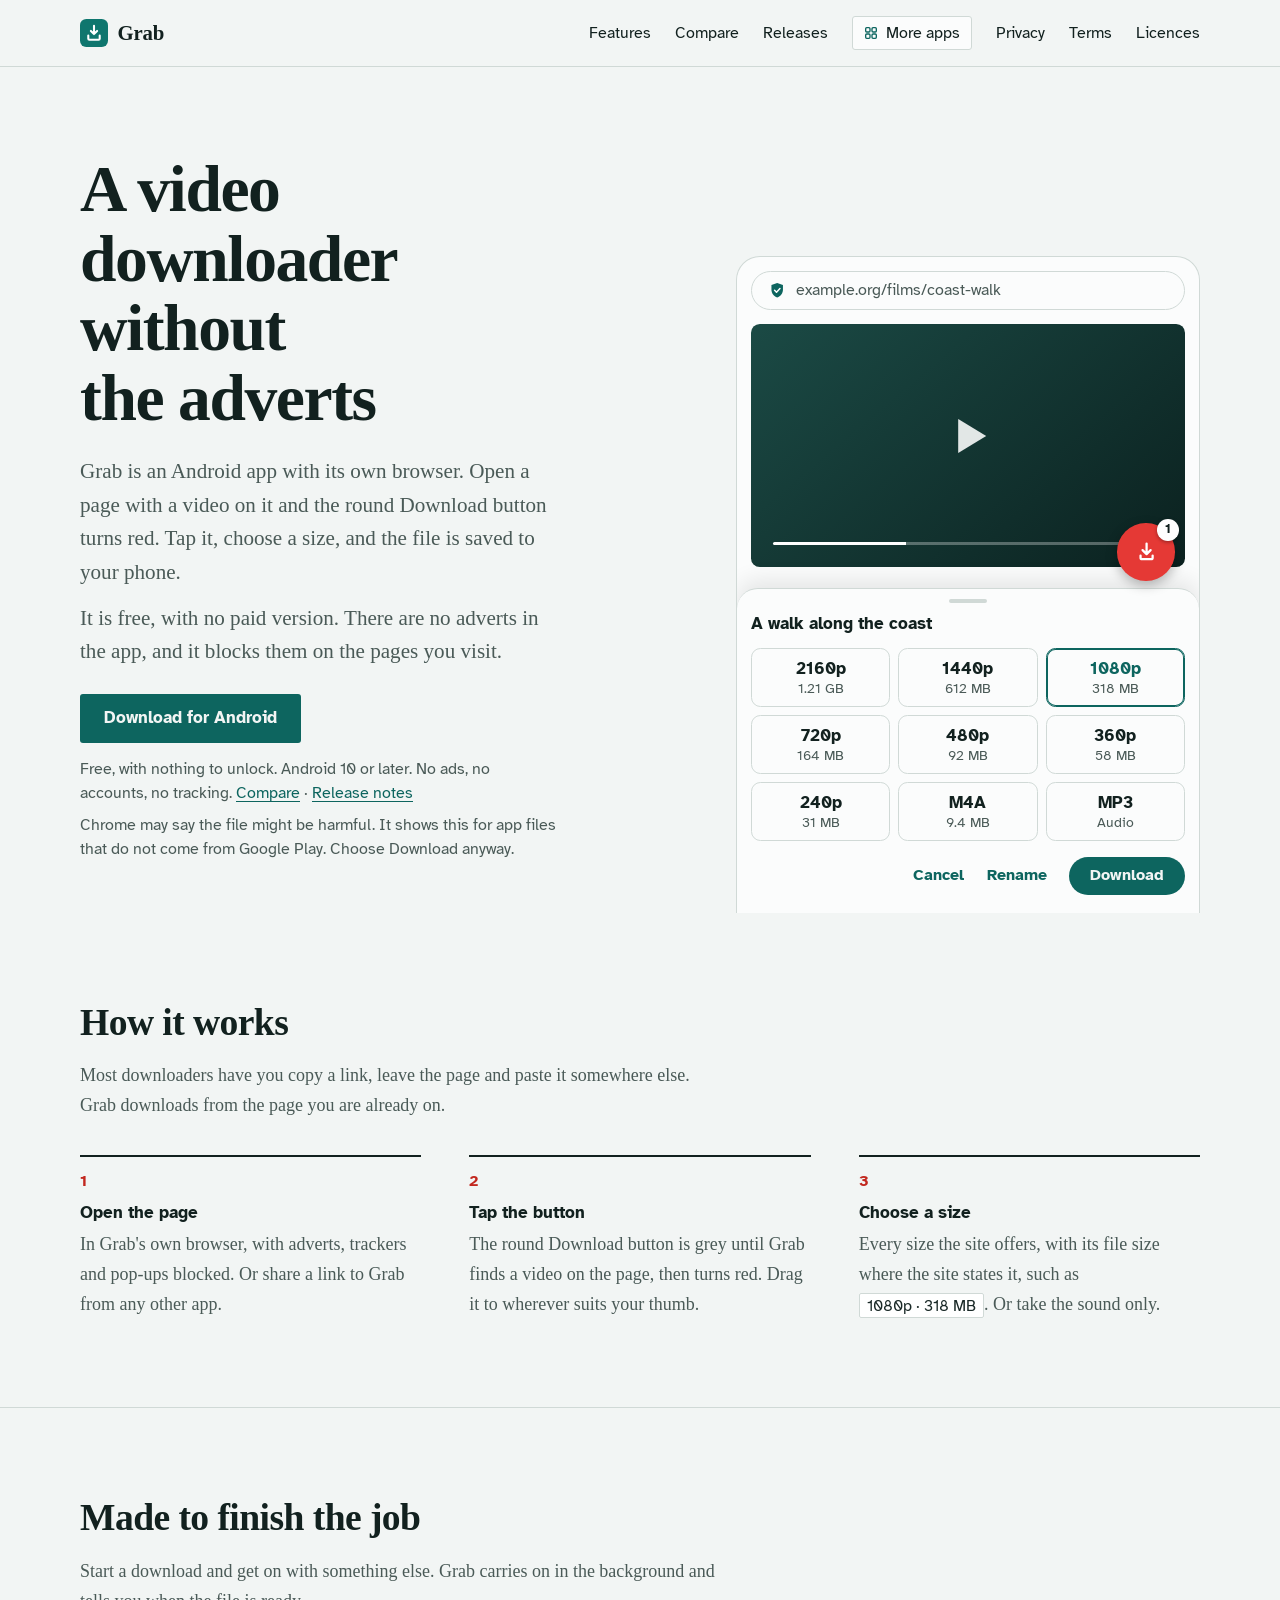
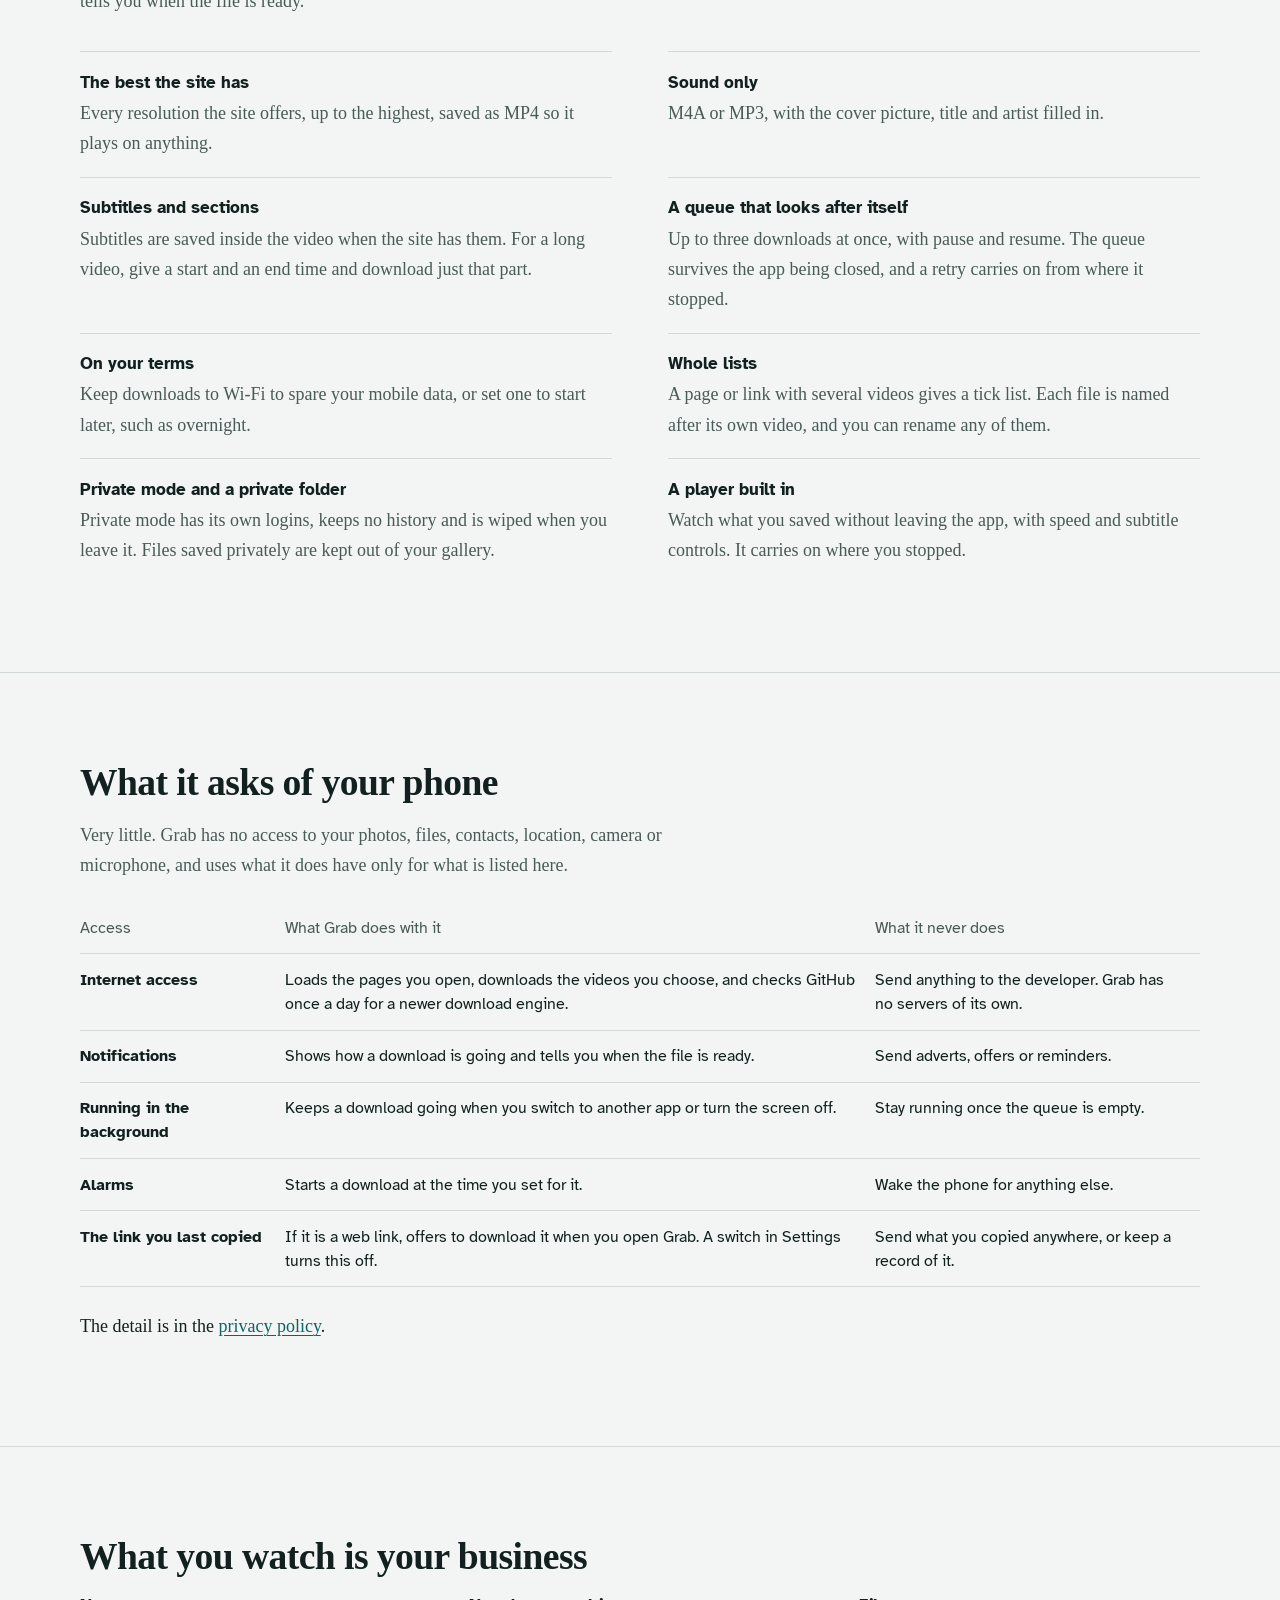
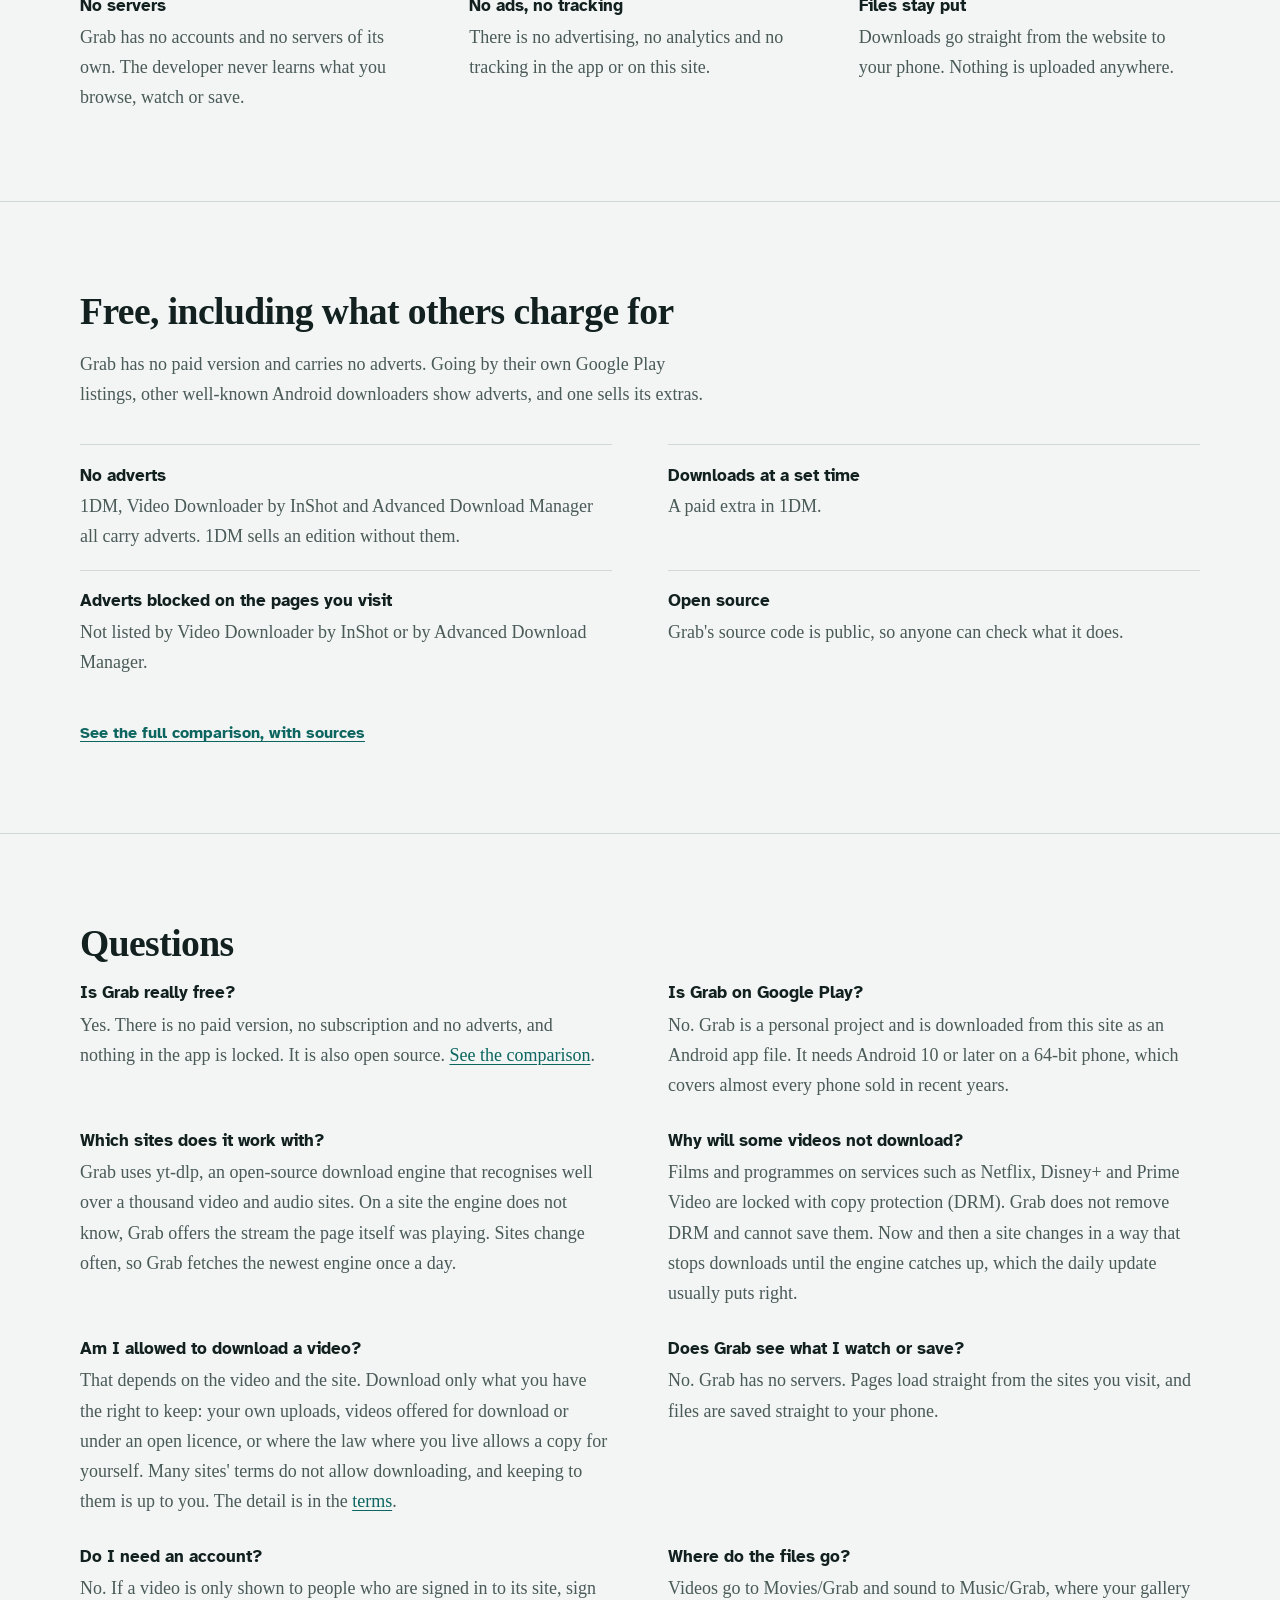
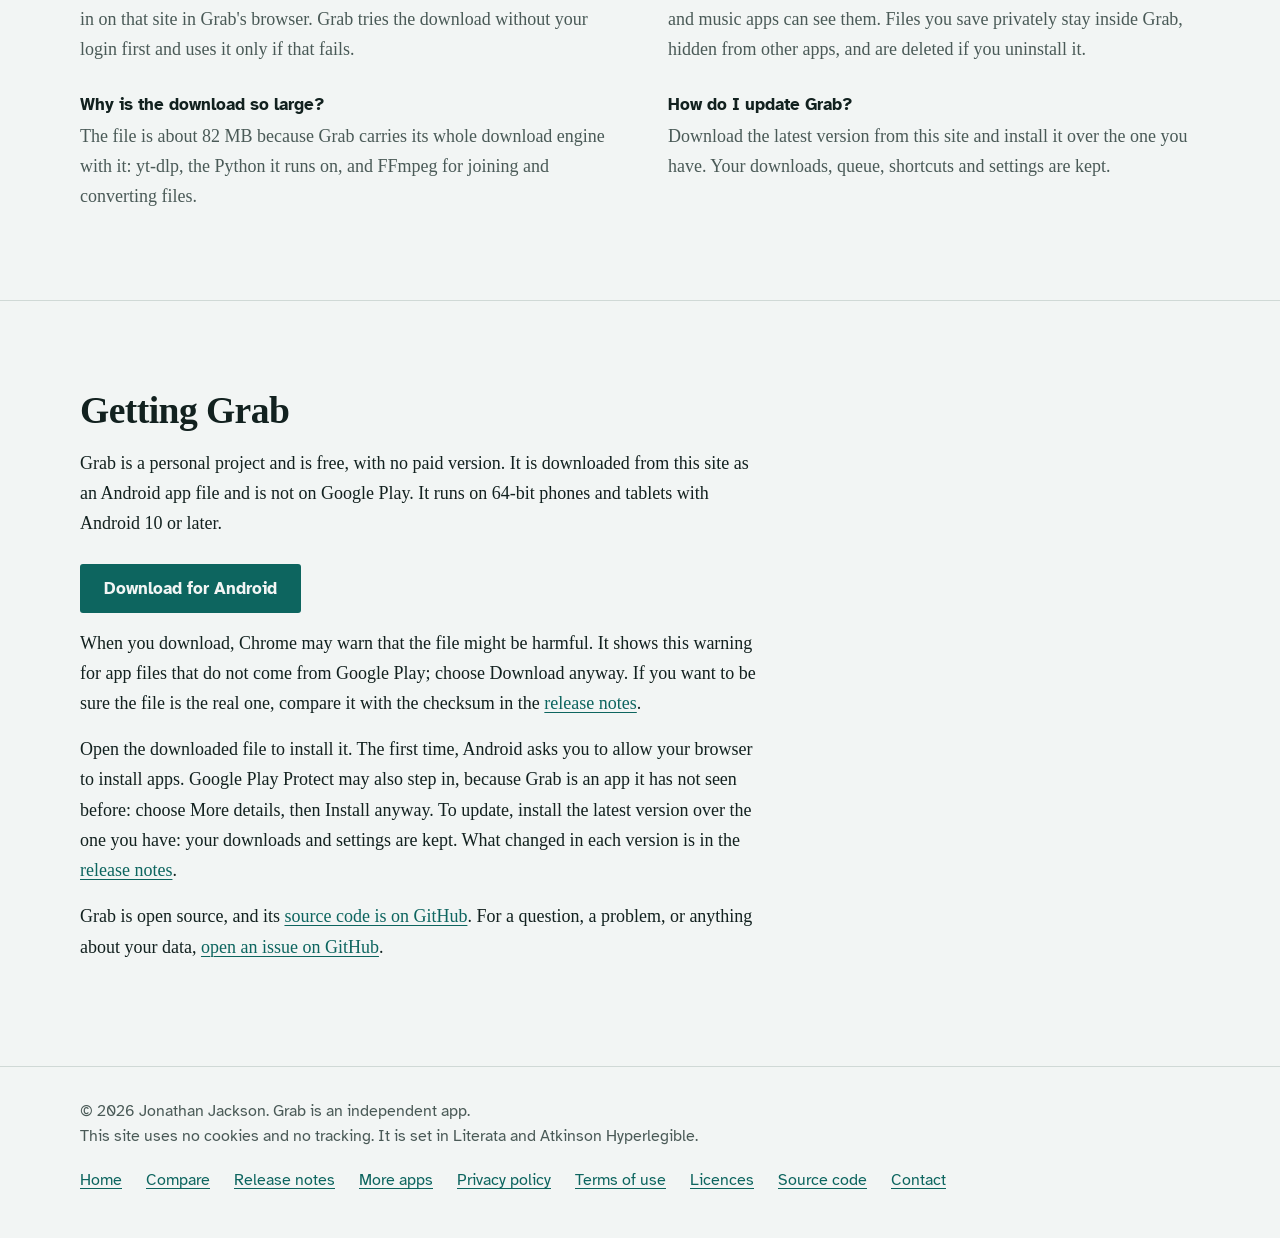
==== commit 68a8e820: "Add a More apps page and fix tables on phones Every page gains a More apps link to the developer's o" ====
--- a/index.html
+++ b/index.html
@@ -24,7 +24,7 @@
 <link rel="apple-touch-icon" href="assets/apple-touch-icon.png">
 <link rel="preload" href="assets/fonts/literata-latin-700-normal.woff2" as="font" type="font/woff2" crossorigin>
 <link rel="preload" href="assets/fonts/literata-latin-400-normal.woff2" as="font" type="font/woff2" crossorigin>
-<link rel="stylesheet" href="assets/site.css?v=1">
+<link rel="stylesheet" href="assets/site.css?v=2">
 <script type="application/ld+json">{"@context":"https://schema.org","@type":"SoftwareApplication","name":"Grab","url":"https://customgpter.github.io/grab/","description":"Grab is an Android video and audio downloader with its own ad-blocking browser. It saves the video on the page you are on, in the size you choose.","applicationCategory":"MultimediaApplication","applicationSubCategory":"Video downloader","operatingSystem":"Android 10 or later","softwareVersion":"2.1","downloadUrl":"https://github.com/CustomGPTer/grab/releases/latest/download/Grab.apk","releaseNotes":"https://customgpter.github.io/grab/releases.html","license":"https://www.gnu.org/licenses/gpl-3.0.html","offers":{"@type":"Offer","price":"0","priceCurrency":"GBP"},"inLanguage":"en-GB","image":"https://customgpter.github.io/grab/assets/og.png","featureList":["Built-in browser with advert, tracker and pop-up blocking","Download button that lights up when a page has a video","Video as MP4 in every size the site offers","Sound only as M4A or MP3 with cover art and tags","Subtitles saved inside the video","Queue with pause, resume, Wi-Fi only and timed starts","Private mode and a private folder","Built-in player"],"author":{"@type":"Person","name":"Jonathan Jackson"}}</script>
 <script type="application/ld+json">{"@context":"https://schema.org","@type":"WebSite","name":"Grab","url":"https://customgpter.github.io/grab/","inLanguage":"en-GB"}</script>
 <script type="application/ld+json">{"@context":"https://schema.org","@type":"FAQPage","mainEntity":[{"@type":"Question","name":"Is Grab really free?","acceptedAnswer":{"@type":"Answer","text":"Yes. There is no paid version, no subscription and no adverts, and nothing in the app is locked. It is also open source."}},{"@type":"Question","name":"Is Grab on Google Play?","acceptedAnswer":{"@type":"Answer","text":"No. Grab is a personal project and is downloaded from this site as an Android app file. It needs Android 10 or later on a 64-bit phone, which covers almost every phone sold in recent years."}},{"@type":"Question","name":"Which sites does it work with?","acceptedAnswer":{"@type":"Answer","text":"Grab uses yt-dlp, an open-source download engine that recognises well over a thousand video and audio sites. On a site the engine does not know, Grab offers the stream the page itself was playing. Sites change often, so Grab fetches the newest engine once a day."}},{"@type":"Question","name":"Why will some videos not download?","acceptedAnswer":{"@type":"Answer","text":"Films and programmes on services such as Netflix, Disney+ and Prime Video are locked with copy protection (DRM). Grab does not remove DRM and cannot save them. Now and then a site changes in a way that stops downloads until the engine catches up, which the daily update usually puts right."}},{"@type":"Question","name":"Am I allowed to download a video?","acceptedAnswer":{"@type":"Answer","text":"That depends on the video and the site. Download only what you have the right to keep: your own uploads, videos offered for download or under an open licence, or where the law where you live allows a copy for yourself. Many sites' terms do not allow downloading, and keeping to them is up to you."}},{"@type":"Question","name":"Does Grab see what I watch or save?","acceptedAnswer":{"@type":"Answer","text":"No. Grab has no servers. Pages load straight from the sites you visit, and files are saved straight to your phone."}},{"@type":"Question","name":"Do I need an account?","acceptedAnswer":{"@type":"Answer","text":"No. If a video is only shown to people who are signed in to its site, sign in on that site in Grab's browser. Grab tries the download without your login first and uses it only if that fails."}},{"@type":"Question","name":"Where do the files go?","acceptedAnswer":{"@type":"Answer","text":"Videos go to Movies/Grab and sound to Music/Grab, where your gallery and music apps can see them. Files you save privately stay inside Grab, hidden from other apps, and are deleted if you uninstall it."}},{"@type":"Question","name":"Why is the download so large?","acceptedAnswer":{"@type":"Answer","text":"The file is about 82 MB because Grab carries its whole download engine with it: yt-dlp, the Python it runs on, and FFmpeg for joining and converting files."}},{"@type":"Question","name":"How do I update Grab?","acceptedAnswer":{"@type":"Answer","text":"Download the latest version from this site and install it over the one you have. Your downloads, queue, shortcuts and settings are kept."}}]}</script>
@@ -34,7 +34,7 @@
 <header class="masthead">
 <div class="wrap">
 <a class="brand" href="./" aria-label="Grab home"><svg viewBox="0 0 108 108" aria-hidden="true"><rect width="108" height="108" rx="24" fill="#0f766e"/><path d="M54 26v32M42 46l12 12 12-12M32 64v12q0 4 4 4h36q4 0 4-4V64" fill="none" stroke="#fff" stroke-width="8" stroke-linecap="round" stroke-linejoin="round"/></svg><span>Grab</span></a>
-<nav aria-label="Main"><ul><li><a href="./#features">Features</a></li><li><a href="compare.html">Compare</a></li><li><a href="releases.html">Releases</a></li><li><a href="privacy.html">Privacy</a></li><li><a href="terms.html">Terms</a></li><li><a href="licences.html">Licences</a></li></ul></nav>
+<nav aria-label="Main"><ul><li><a href="./#features">Features</a></li><li><a href="compare.html">Compare</a></li><li><a href="releases.html">Releases</a></li><li><a class="more-apps" href="more-apps.html"><svg viewBox="0 0 24 24" aria-hidden="true"><rect x="4" y="4" width="6.5" height="6.5" rx="1.6"/><rect x="13.5" y="4" width="6.5" height="6.5" rx="1.6"/><rect x="4" y="13.5" width="6.5" height="6.5" rx="1.6"/><rect x="13.5" y="13.5" width="6.5" height="6.5" rx="1.6"/></svg>More apps</a></li><li><a href="privacy.html">Privacy</a></li><li><a href="terms.html">Terms</a></li><li><a href="licences.html">Licences</a></li></ul></nav>
 </div>
 </header>
 <main id="main">
@@ -156,6 +156,7 @@
 <li><a href="./">Home</a></li>
 <li><a href="compare.html">Compare</a></li>
 <li><a href="releases.html">Release notes</a></li>
+<li><a href="more-apps.html">More apps</a></li>
 <li><a href="privacy.html">Privacy policy</a></li>
 <li><a href="terms.html">Terms of use</a></li>
 <li><a href="licences.html">Licences</a></li>
--- a/assets/site.css
+++ b/assets/site.css
@@ -153,7 +153,7 @@
 .kinds td{font-weight:400;min-width:9.5rem}
 .cmp .app{display:none}
 .key{font:400 .95rem/1.55 var(--sans);color:var(--soft);margin:0 0 .6rem}
-@media (max-width:46rem){
+@media (max-width:54rem){
   .cmp{min-width:0}
   .cmp thead{position:absolute;width:1px;height:1px;overflow:hidden;clip-path:inset(50%)}
   .cmp tbody,.cmp tr,.cmp th,.cmp td{display:block}
@@ -183,3 +183,38 @@
 .colophon ul{display:flex;flex-wrap:wrap;gap:.3rem 1.5rem;list-style:none;margin:0;padding:0}
 .colophon p{margin:0}
 .after-table{margin-top:1.5rem}
+
+/* ---------- more apps, and fixes for phones */
+.masthead nav ul{align-items:center}
+.masthead nav a.more-apps{display:inline-flex;align-items:center;gap:.45rem;border:1px solid var(--rule);border-radius:3px;background:var(--sheet);padding:.3rem .7rem .3rem .6rem}
+.masthead nav a.more-apps svg{width:1em;height:1em;flex:none;fill:none;stroke:var(--teal);stroke-width:2;stroke-linecap:round;stroke-linejoin:round}
+.masthead nav a.more-apps:hover,.masthead nav a.more-apps[aria-current="page"]{text-decoration:none;border-color:var(--teal)}
+/* On a phone the legal pages are reached from the foot of the page, which keeps the header to one line. */
+@media (max-width:40rem){.masthead nav ul{gap:.25rem .75rem;font-size:.95rem}.masthead nav a.more-apps{padding:.28rem .6rem .28rem .5rem;gap:.38rem}.masthead nav li:nth-last-child(-n+3){display:none}}
+@media (max-width:23.5rem){.masthead nav ul{gap:.25rem .65rem}.masthead nav a.more-apps svg{display:none}.masthead nav a.more-apps{padding-inline:.6rem}}
+.doc .mapps{list-style:none;margin:2.4rem 0 0;padding:0;display:grid;gap:1.4rem}
+@media (min-width:50rem){.doc .mapps{grid-template-columns:repeat(2,minmax(0,1fr))}}
+.doc .mapp{margin:0;display:flex;flex-direction:column;background:var(--sheet);border:1px solid var(--rule);border-radius:6px;overflow:hidden}
+.mapp-cover{position:relative;height:6.5rem;background:linear-gradient(135deg,var(--b),var(--b2));overflow:hidden}
+.mapp-cover svg{position:absolute;right:-1.2rem;top:-1.6rem;width:11rem;height:11rem;max-width:none;opacity:.22}
+.mapp-body{display:flex;flex-direction:column;flex:1;padding:0 1.5rem 1.4rem}
+.mapp-icon{width:4.25rem;height:4.25rem;border-radius:1rem;margin-top:-2.1rem;position:relative;box-shadow:0 0 0 4px var(--sheet)}
+.doc .mapp h2{font-size:1.6rem;margin:.9rem 0 .1rem}
+.mapp-kind{font:400 1rem/1.4 var(--sans);color:var(--soft);margin:0 0 .8rem}
+.mapp-say{color:var(--soft);margin:0 0 1.2rem}
+.mapp-go{display:flex;flex-wrap:wrap;align-items:center;gap:.7rem 1.4rem;margin:auto 0 0;font:700 1rem/1.4 var(--sans)}
+.mapp-go .button{font-size:1rem;padding:.75rem 1.15rem}
+.mapp-needs{font:400 .92rem/1.5 var(--sans);color:var(--soft);margin:.9rem 0 0}
+.doc .mapps + .measure h2{margin-top:3.2rem}
+.doc a{overflow-wrap:anywhere}
+.colophon li a{display:inline-block;padding-block:.2rem}
+/* On a phone a table becomes a stack: the row's name, then its cells side by side. */
+@media (max-width:40rem){
+  table:not(.cmp),table:not(.cmp) thead,table:not(.cmp) tbody{display:block}
+  table:not(.cmp) tr{display:flex;flex-wrap:wrap;gap:.3rem 1.1rem;padding:.9rem 0;border-top:1px solid var(--rule)}
+  table:not(.cmp) thead tr{border-top:0;padding-top:0}
+  table:not(.cmp) tbody tr:last-child{border-bottom:1px solid var(--rule)}
+  table:not(.cmp) th,table:not(.cmp) td{display:block;border:0;padding:0;flex:1 1 0;min-width:0;overflow-wrap:break-word}
+  table:not(.cmp) tr>:first-child{flex:0 0 100%;min-width:0}
+}
+/* ---------- end of more apps, and fixes for phones */
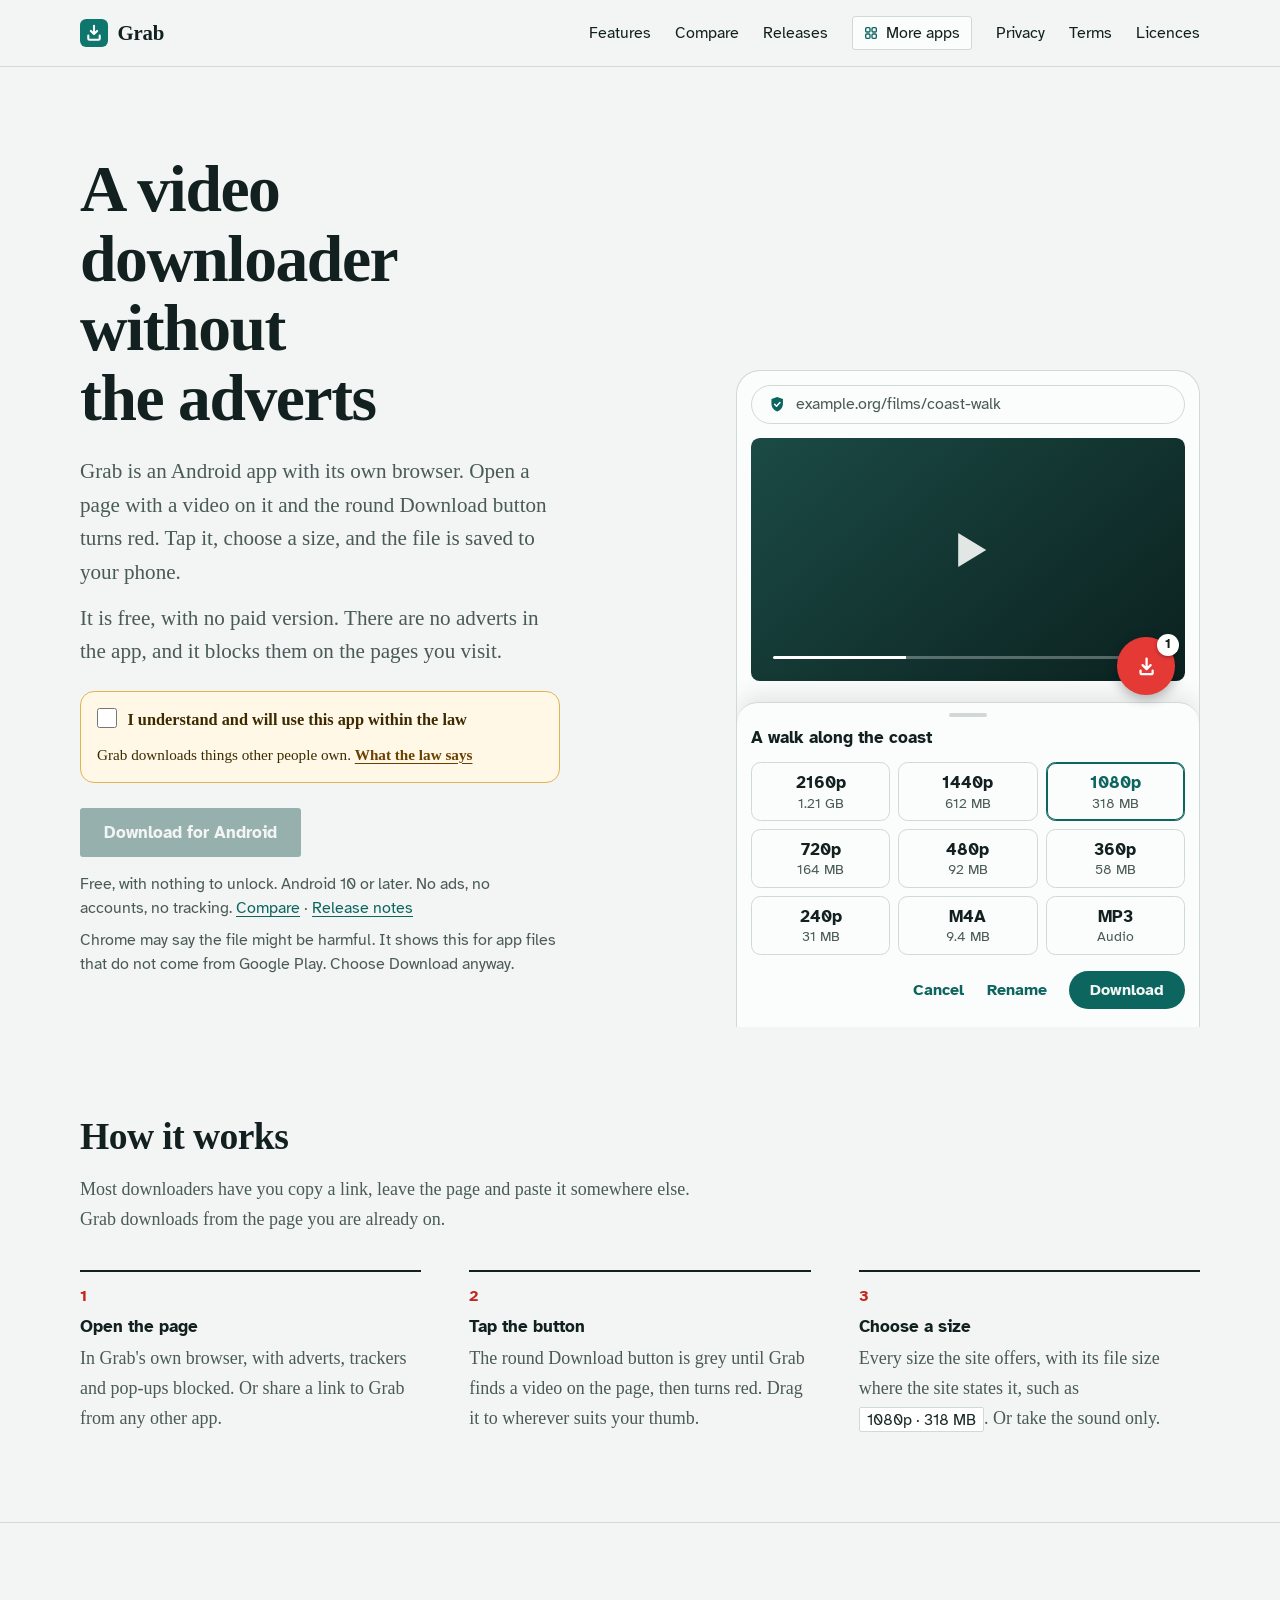
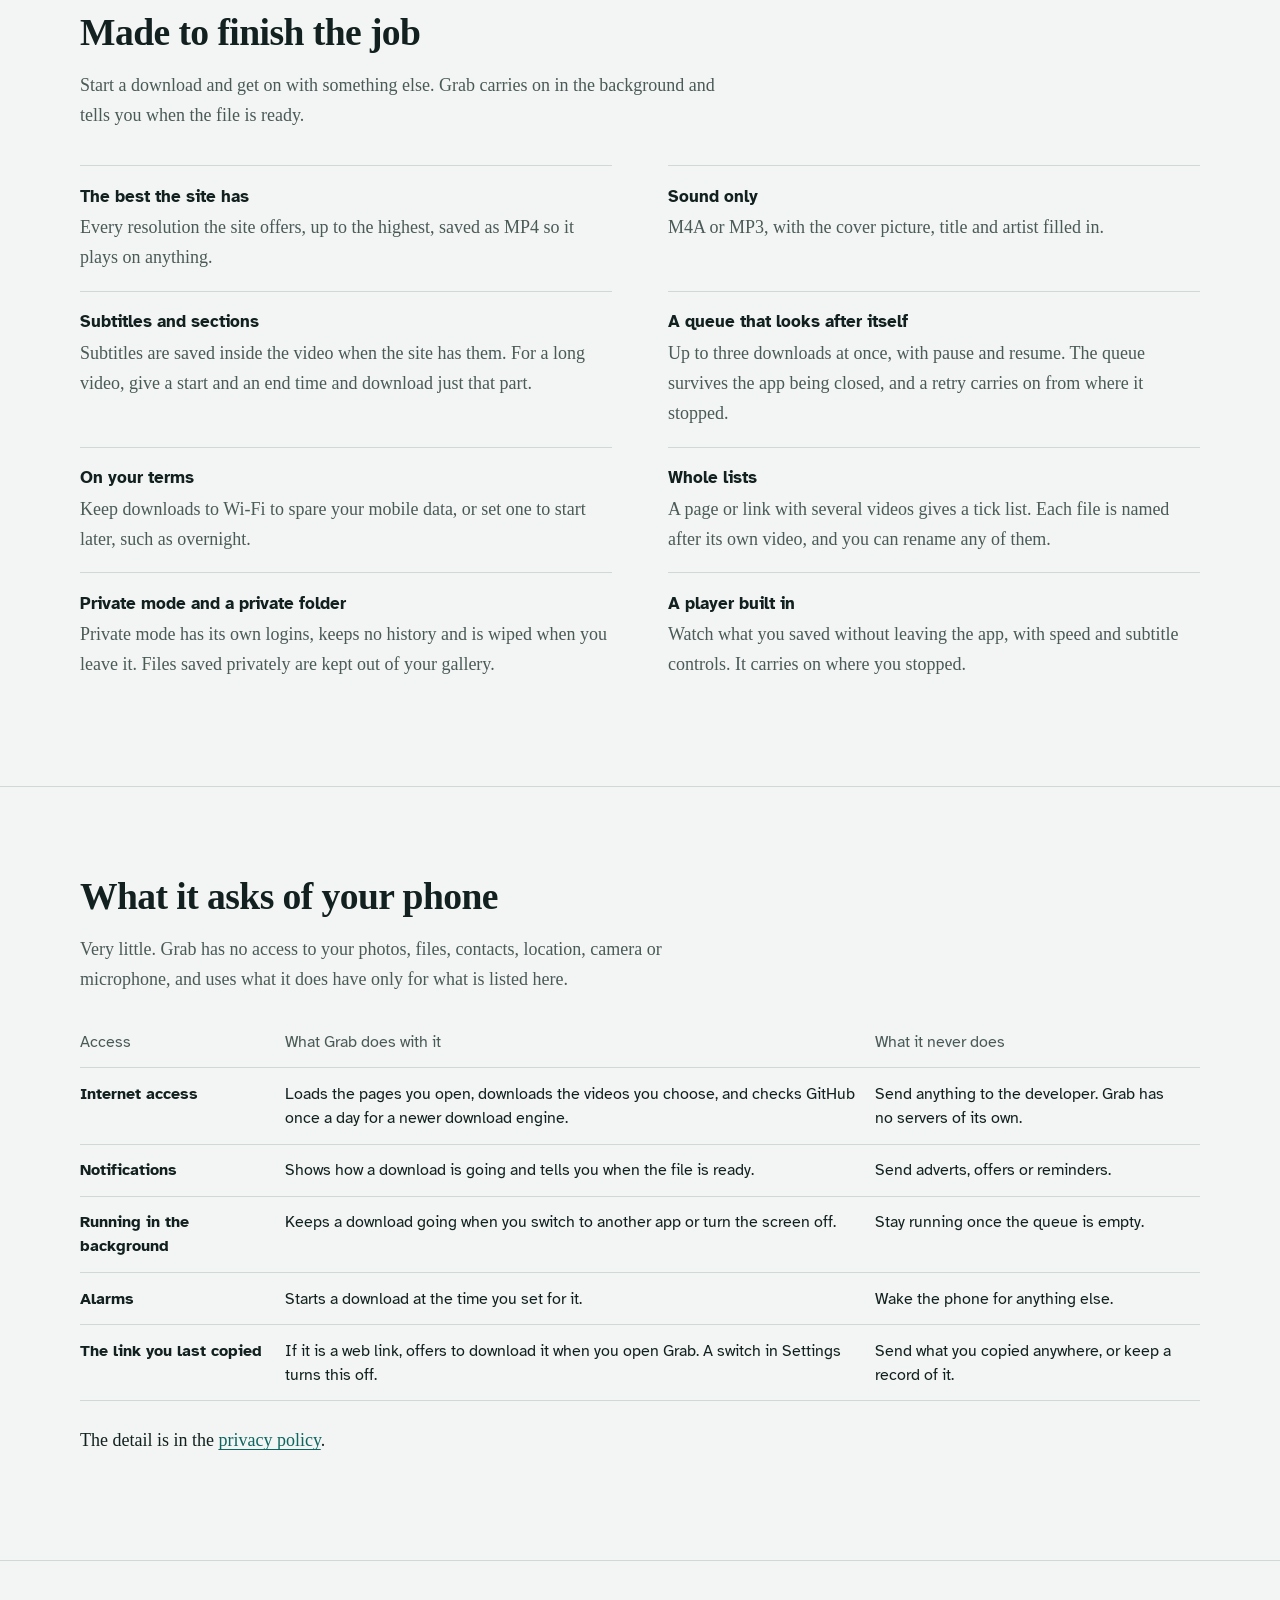
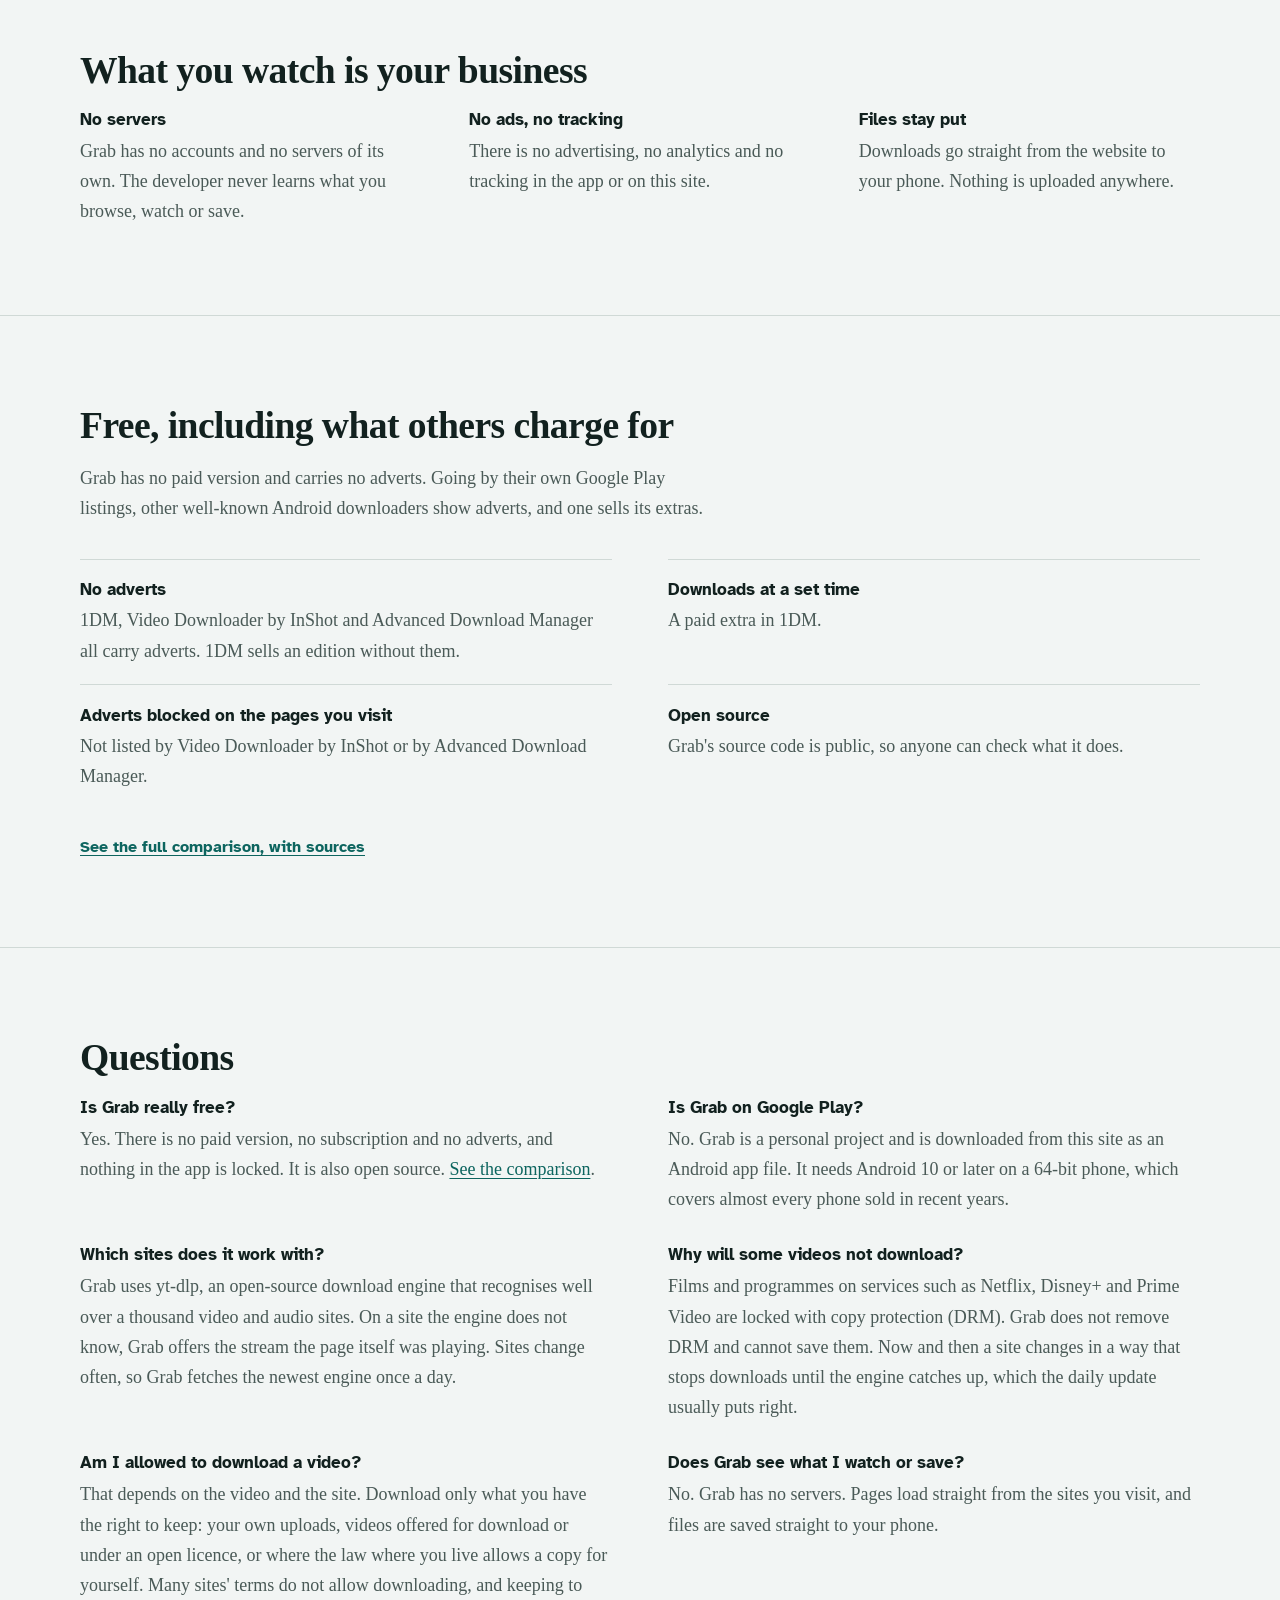
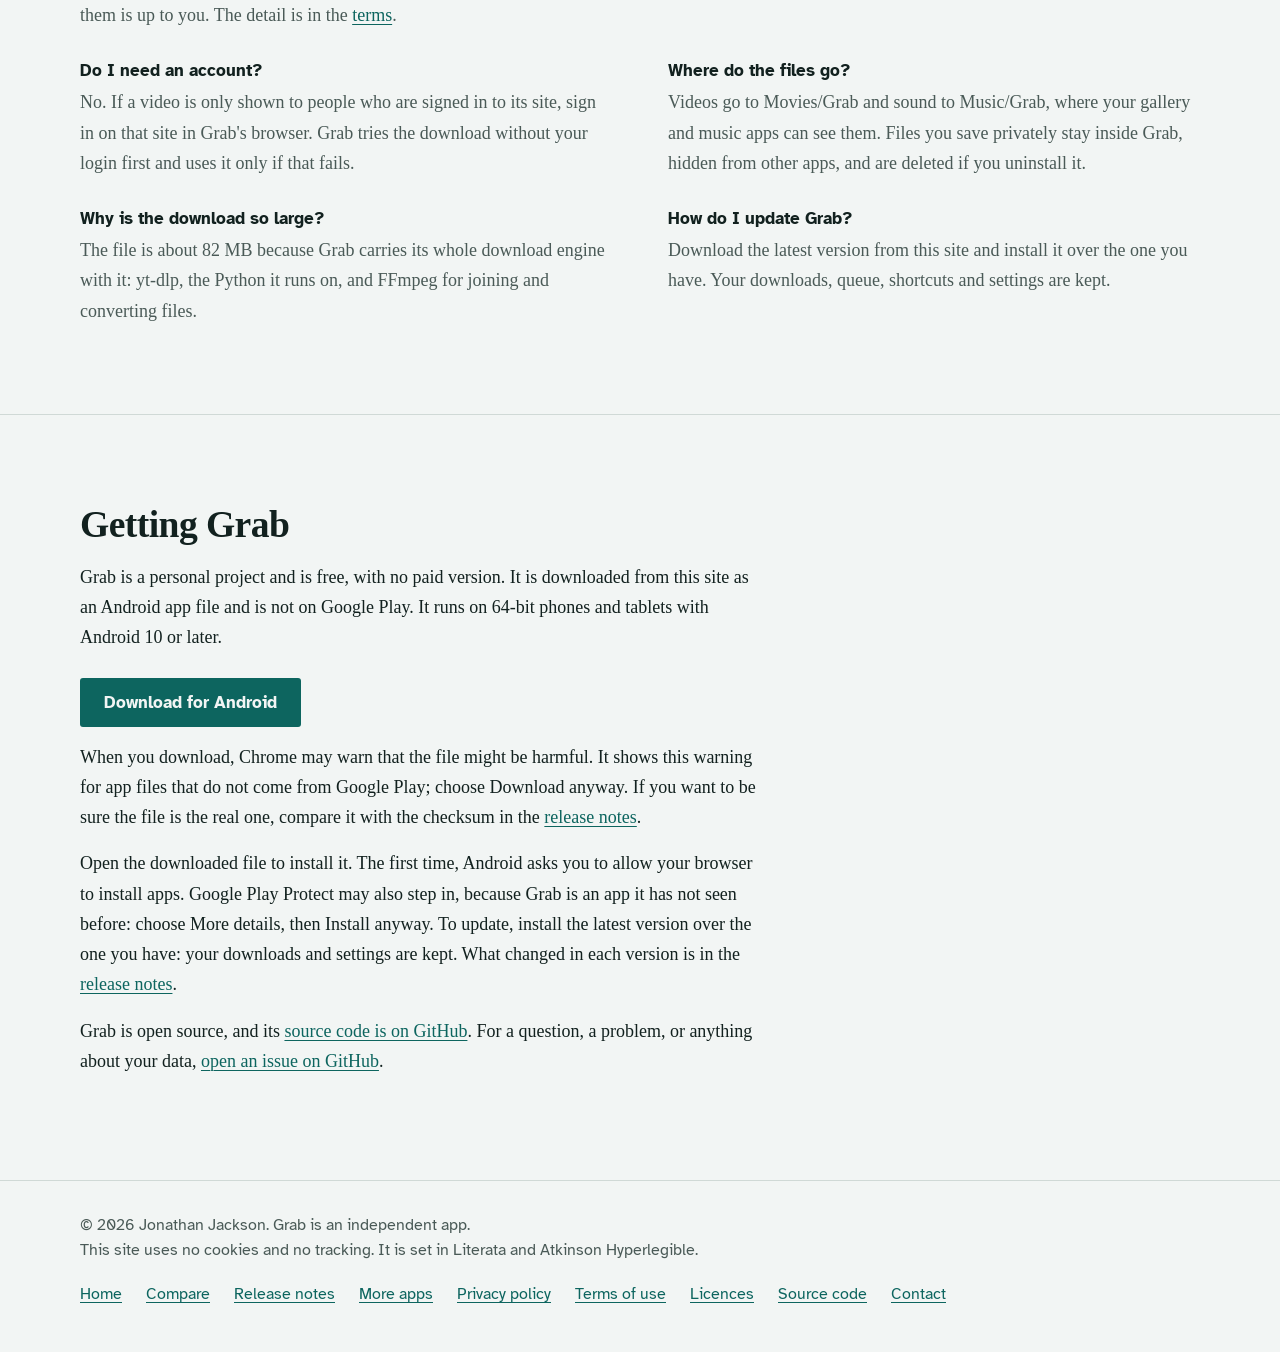
==== commit 25b34a8a: "Grab 2.2 on the site, lawful-use box, and the full app list" ====
--- a/index.html
+++ b/index.html
@@ -25,9 +25,11 @@
 <link rel="preload" href="assets/fonts/literata-latin-700-normal.woff2" as="font" type="font/woff2" crossorigin>
 <link rel="preload" href="assets/fonts/literata-latin-400-normal.woff2" as="font" type="font/woff2" crossorigin>
 <link rel="stylesheet" href="assets/site.css?v=2">
-<script type="application/ld+json">{"@context":"https://schema.org","@type":"SoftwareApplication","name":"Grab","url":"https://customgpter.github.io/grab/","description":"Grab is an Android video and audio downloader with its own ad-blocking browser. It saves the video on the page you are on, in the size you choose.","applicationCategory":"MultimediaApplication","applicationSubCategory":"Video downloader","operatingSystem":"Android 10 or later","softwareVersion":"2.1","downloadUrl":"https://github.com/CustomGPTer/grab/releases/latest/download/Grab.apk","releaseNotes":"https://customgpter.github.io/grab/releases.html","license":"https://www.gnu.org/licenses/gpl-3.0.html","offers":{"@type":"Offer","price":"0","priceCurrency":"GBP"},"inLanguage":"en-GB","image":"https://customgpter.github.io/grab/assets/og.png","featureList":["Built-in browser with advert, tracker and pop-up blocking","Download button that lights up when a page has a video","Video as MP4 in every size the site offers","Sound only as M4A or MP3 with cover art and tags","Subtitles saved inside the video","Queue with pause, resume, Wi-Fi only and timed starts","Private mode and a private folder","Built-in player"],"author":{"@type":"Person","name":"Jonathan Jackson"}}</script>
+<script type="application/ld+json">{"@context":"https://schema.org","@type":"SoftwareApplication","name":"Grab","url":"https://customgpter.github.io/grab/","description":"Grab is an Android video and audio downloader with its own ad-blocking browser. It saves the video on the page you are on, in the size you choose.","applicationCategory":"MultimediaApplication","applicationSubCategory":"Video downloader","operatingSystem":"Android 10 or later","softwareVersion":"2.2","downloadUrl":"https://github.com/CustomGPTer/grab/releases/latest/download/Grab.apk","releaseNotes":"https://customgpter.github.io/grab/releases.html","license":"https://www.gnu.org/licenses/gpl-3.0.html","offers":{"@type":"Offer","price":"0","priceCurrency":"GBP"},"inLanguage":"en-GB","image":"https://customgpter.github.io/grab/assets/og.png","featureList":["Built-in browser with advert, tracker and pop-up blocking","Download button that lights up when a page has a video","Video as MP4 in every size the site offers","Sound only as M4A or MP3 with cover art and tags","Subtitles saved inside the video","Queue with pause, resume, Wi-Fi only and timed starts","Private mode and a private folder","Built-in player"],"author":{"@type":"Person","name":"Jonathan Jackson"}}</script>
 <script type="application/ld+json">{"@context":"https://schema.org","@type":"WebSite","name":"Grab","url":"https://customgpter.github.io/grab/","inLanguage":"en-GB"}</script>
 <script type="application/ld+json">{"@context":"https://schema.org","@type":"FAQPage","mainEntity":[{"@type":"Question","name":"Is Grab really free?","acceptedAnswer":{"@type":"Answer","text":"Yes. There is no paid version, no subscription and no adverts, and nothing in the app is locked. It is also open source."}},{"@type":"Question","name":"Is Grab on Google Play?","acceptedAnswer":{"@type":"Answer","text":"No. Grab is a personal project and is downloaded from this site as an Android app file. It needs Android 10 or later on a 64-bit phone, which covers almost every phone sold in recent years."}},{"@type":"Question","name":"Which sites does it work with?","acceptedAnswer":{"@type":"Answer","text":"Grab uses yt-dlp, an open-source download engine that recognises well over a thousand video and audio sites. On a site the engine does not know, Grab offers the stream the page itself was playing. Sites change often, so Grab fetches the newest engine once a day."}},{"@type":"Question","name":"Why will some videos not download?","acceptedAnswer":{"@type":"Answer","text":"Films and programmes on services such as Netflix, Disney+ and Prime Video are locked with copy protection (DRM). Grab does not remove DRM and cannot save them. Now and then a site changes in a way that stops downloads until the engine catches up, which the daily update usually puts right."}},{"@type":"Question","name":"Am I allowed to download a video?","acceptedAnswer":{"@type":"Answer","text":"That depends on the video and the site. Download only what you have the right to keep: your own uploads, videos offered for download or under an open licence, or where the law where you live allows a copy for yourself. Many sites' terms do not allow downloading, and keeping to them is up to you."}},{"@type":"Question","name":"Does Grab see what I watch or save?","acceptedAnswer":{"@type":"Answer","text":"No. Grab has no servers. Pages load straight from the sites you visit, and files are saved straight to your phone."}},{"@type":"Question","name":"Do I need an account?","acceptedAnswer":{"@type":"Answer","text":"No. If a video is only shown to people who are signed in to its site, sign in on that site in Grab's browser. Grab tries the download without your login first and uses it only if that fails."}},{"@type":"Question","name":"Where do the files go?","acceptedAnswer":{"@type":"Answer","text":"Videos go to Movies/Grab and sound to Music/Grab, where your gallery and music apps can see them. Files you save privately stay inside Grab, hidden from other apps, and are deleted if you uninstall it."}},{"@type":"Question","name":"Why is the download so large?","acceptedAnswer":{"@type":"Answer","text":"The file is about 82 MB because Grab carries its whole download engine with it: yt-dlp, the Python it runs on, and FFmpeg for joining and converting files."}},{"@type":"Question","name":"How do I update Grab?","acceptedAnswer":{"@type":"Answer","text":"Download the latest version from this site and install it over the one you have. Your downloads, queue, shortcuts and settings are kept."}}]}</script>
+<link rel="stylesheet" href="assets/apps-list.css?v=1">
+<script src="assets/apps-list.js?v=1" defer></script>
 </head>
 <body>
 <a class="skip" href="#main">Skip to content</a>
@@ -44,7 +46,7 @@
 <h1>A video downloader without the adverts</h1>
 <p class="lede">Grab is an Android app with its own browser. Open a page with a video on it and the round Download button turns red. Tap it, choose a size, and the file is saved to your phone.</p>
 <p class="lede">It is free, with no paid version. There are no adverts in the app, and it blocks them on the pages you visit.</p>
-<p class="get"><a class="button" href="https://github.com/CustomGPTer/grab/releases/latest/download/Grab.apk">Download for Android</a></p>
+<div class="gate-scope" id="download"><div class="law-box" data-gate><label><input type="checkbox"> I understand and will use this app within the law</label><p>Grab downloads things other people own. <a href="terms.html#law">What the law says</a></p><noscript><p>Turn on JavaScript to tick the box and download.</p></noscript></div><p class="get"><a class="button" data-href="https://github.com/CustomGPTer/grab/releases/latest/download/Grab.apk" aria-disabled="true" role="link" tabindex="-1">Download for Android</a></p></div>
 <p class="facts">Free, with nothing to unlock. Android 10 or later. No ads, no accounts, no tracking. <a href="compare.html">Compare</a> &middot; <a href="releases.html">Release notes</a></p>
 <p class="facts">Chrome may say the file might be harmful. It shows this for app files that do not come from Google Play. Choose Download anyway.</p>
 </div>
@@ -139,7 +141,7 @@
 <div class="wrap"><div class="measure">
 <h2 id="get-h">Getting Grab</h2>
 <p>Grab is a personal project and is free, with no paid version. It is downloaded from this site as an Android app file and is not on Google Play. It runs on 64-bit phones and tablets with Android 10 or later.</p>
-<p class="get"><a class="button" href="https://github.com/CustomGPTer/grab/releases/latest/download/Grab.apk">Download for Android</a></p>
+<p class="get"><a class="button" href="./#download">Download for Android</a></p>
 <p>When you download, Chrome may warn that the file might be harmful. It shows this warning for app files that do not come from Google Play; choose Download anyway. If you want to be sure the file is the real one, compare it with the checksum in the <a href="releases.html#checking">release notes</a>.</p>
 <p>Open the downloaded file to install it. The first time, Android asks you to allow your browser to install apps. Google Play Protect may also step in, because Grab is an app it has not seen before: choose More details, then Install anyway. To update, install the latest version over the one you have: your downloads and settings are kept. What changed in each version is in the <a href="releases.html">release notes</a>.</p>
 <p>Grab is open source, and its <a href="https://github.com/CustomGPTer/grab/tree/source">source code is on GitHub</a>. For a question, a problem, or anything about your data, <a href="https://github.com/CustomGPTer/grab/issues">open an issue on GitHub</a>.</p>
--- a/assets/apps-list.css
+++ b/assets/apps-list.css
@@ -0,0 +1,42 @@
+/* The full app list on More apps pages and the hub. Works alongside each site's own card styles. */
+.mapps-jump{margin:1.8rem 0 0}
+.mapps-jump ul{list-style:none;margin:0;padding:0;display:flex;flex-wrap:wrap;gap:.5rem}
+.mapps-jump a{display:inline-block;padding:.45rem .85rem;border:1px solid var(--rule,#d2dae4);border-radius:999px;font-size:.95rem;font-weight:700;text-decoration:none;color:inherit;background:var(--panel,#fff)}
+.mapps-jump a:hover,.mapps-jump a:focus-visible{border-color:currentColor}
+.mapps-group{margin:2.6rem 0 0;scroll-margin-top:5rem}
+.mapps-cat{font-size:1.45rem;margin:0;padding:0 0 .6rem;border-bottom:1px solid var(--rule,#d2dae4)}
+.mapps-group .mapps{margin-top:1.4rem}
+.mapp h3{font-size:1.5rem;line-height:1.2;margin:.85rem 0 .1rem;display:flex;flex-wrap:wrap;align-items:center;gap:.5rem}
+.mapp-badge{display:inline-block;font-size:.75rem;font-weight:700;letter-spacing:.04em;text-transform:uppercase;line-height:1;padding:.35rem .55rem;border-radius:6px;vertical-align:middle}
+.mapp-badge.beta{background:#ffe7b3;color:#5c3b00;border:1px solid #e0b450}
+.mapp-badge.here{background:transparent;color:var(--soft,#465468);border:1px solid var(--rule,#d2dae4)}
+.mapp-soon{display:inline-block;padding:.7rem 1.1rem;border:1px dashed var(--rule,#b9c4d1);border-radius:12px;color:var(--soft,#465468);font-weight:700}
+.mapp-go .button.ghost{background:transparent;color:inherit;border:2px solid currentColor;box-shadow:none}
+.mapp-also{font-size:.9rem;color:var(--soft,#465468);margin:.6rem 0 0}
+.mapp-law{margin:0 0 1rem;padding:.8rem .9rem;border:1px solid #e0b450;background:#fff8e6;color:#3d2a00;border-radius:12px;font-size:.95rem}
+.mapp-law label{display:flex;gap:.6rem;align-items:flex-start;font-weight:700;cursor:pointer}
+.mapp-law input{width:1.2rem;height:1.2rem;margin:.1rem 0 0;flex:none;accent-color:#8a5200}
+.mapp-law p{margin:.45rem 0 0}
+.mapp-law a{color:#6b4000;font-weight:700}
+.mapp a[aria-disabled="true"]{opacity:.45;cursor:not-allowed;pointer-events:none;filter:grayscale(.4)}
+@media (prefers-color-scheme:dark){
+  .mapp-badge.beta{background:#4a3500;color:#ffe2a3;border-color:#8a6a1c}
+  .mapp-law{background:#2a2108;color:#ffe9b8;border-color:#7a5c14}
+  .mapp-law a{color:#ffd27a}
+  .mapp-law input{accent-color:#ffb347}
+}
+:where(.mapp a.button){display:inline-flex;align-items:center;gap:.5rem;padding:.75rem 1.15rem;border-radius:12px;background:var(--accent,#1f5fa8);color:var(--accent-ink,#fff);font-weight:700;text-decoration:none;border:2px solid transparent}
+:where(.mapp a.button.ghost){background:transparent;color:inherit;border-color:currentColor}
+:where(.mapps){list-style:none;padding:0;display:grid;gap:1.4rem}
+.gate-scope{margin:0 0 .25rem}
+.law-box{margin:0 0 1rem;padding:.9rem 1rem;max-width:34rem;border:1px solid #e0b450;background:#fff8e6;color:#3d2a00;border-radius:14px}
+.law-box label{display:flex;gap:.65rem;align-items:flex-start;font-weight:700;cursor:pointer;font-size:1.02rem}
+.law-box input{width:1.25rem;height:1.25rem;margin:.12rem 0 0;flex:none;accent-color:#8a5200}
+.law-box p{margin:.5rem 0 0;font-size:.95rem}
+.law-box a{color:#6b4000;font-weight:700}
+.gate-scope a[aria-disabled="true"]{opacity:.45;cursor:not-allowed;pointer-events:none;filter:grayscale(.4);box-shadow:none}
+@media (prefers-color-scheme:dark){
+  .law-box{background:#2a2108;color:#ffe9b8;border-color:#7a5c14}
+  .law-box a{color:#ffd27a}
+  .law-box input{accent-color:#ffb347}
+}
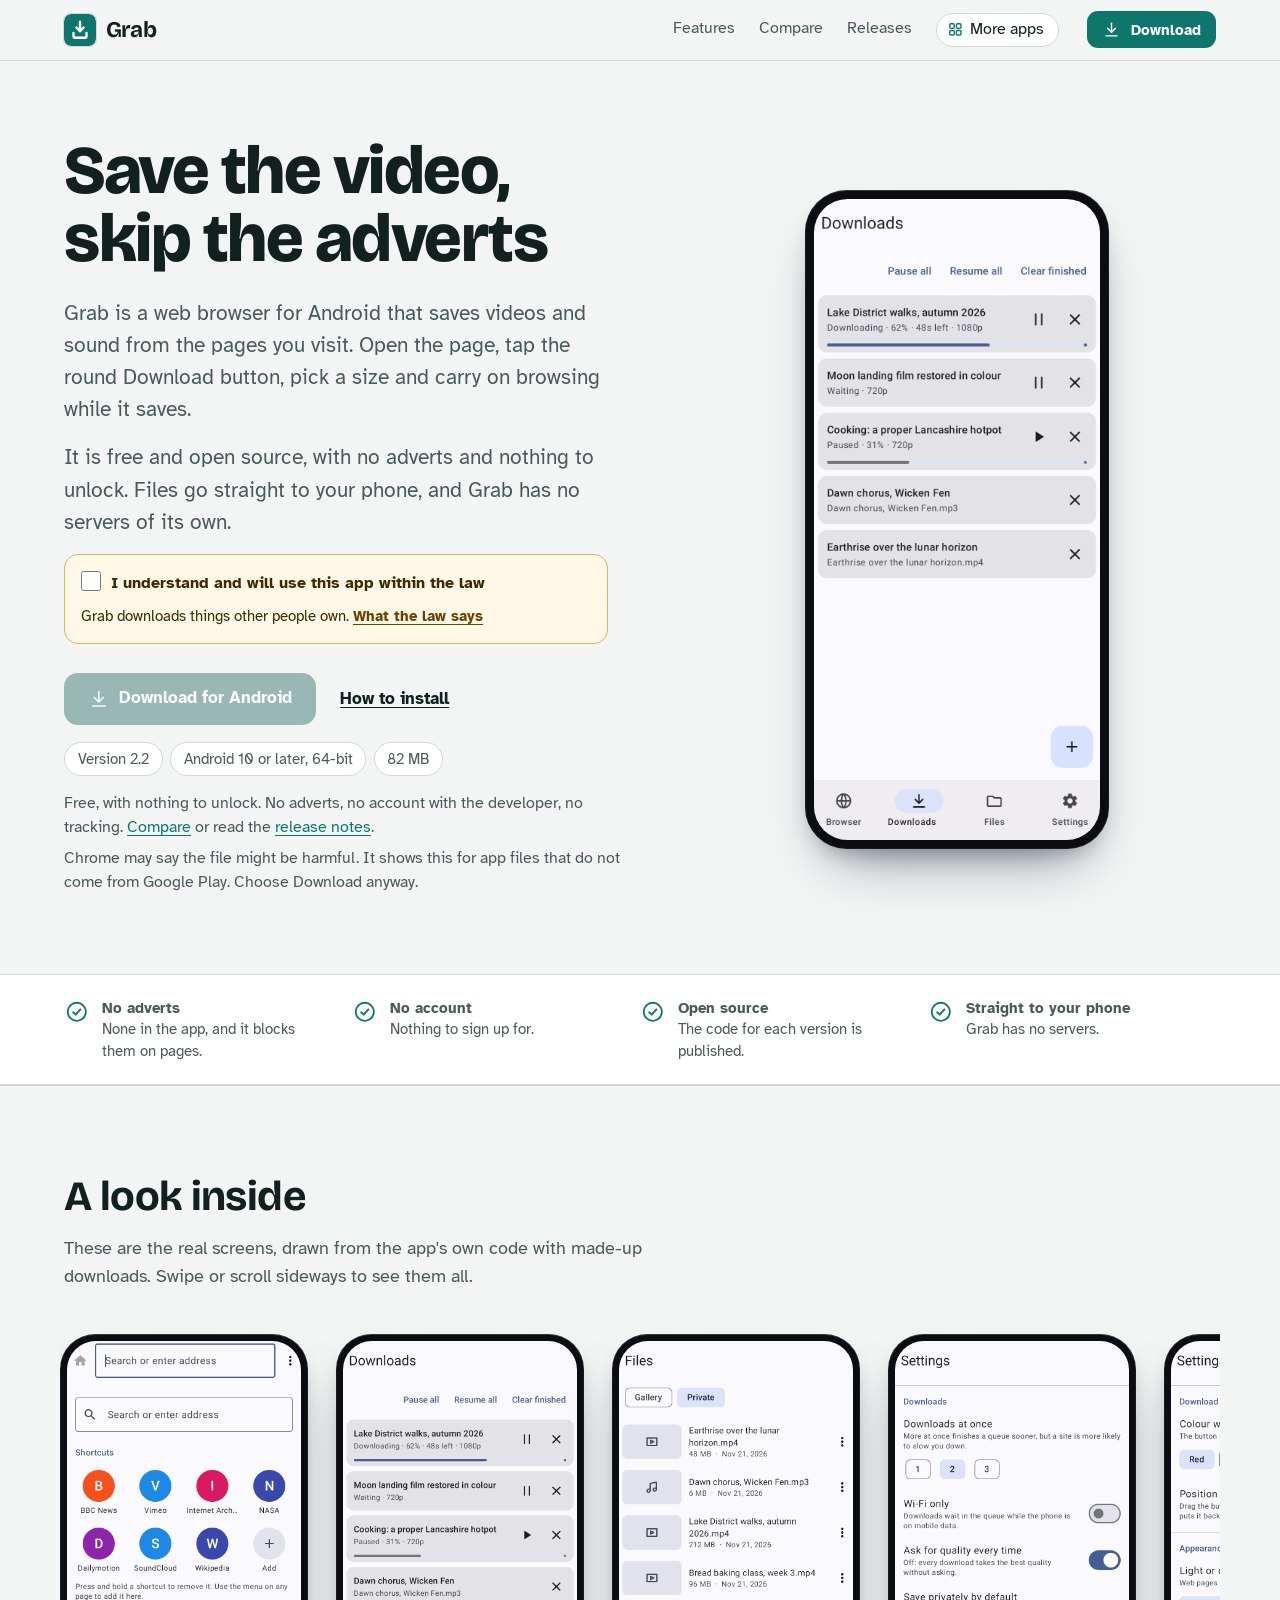
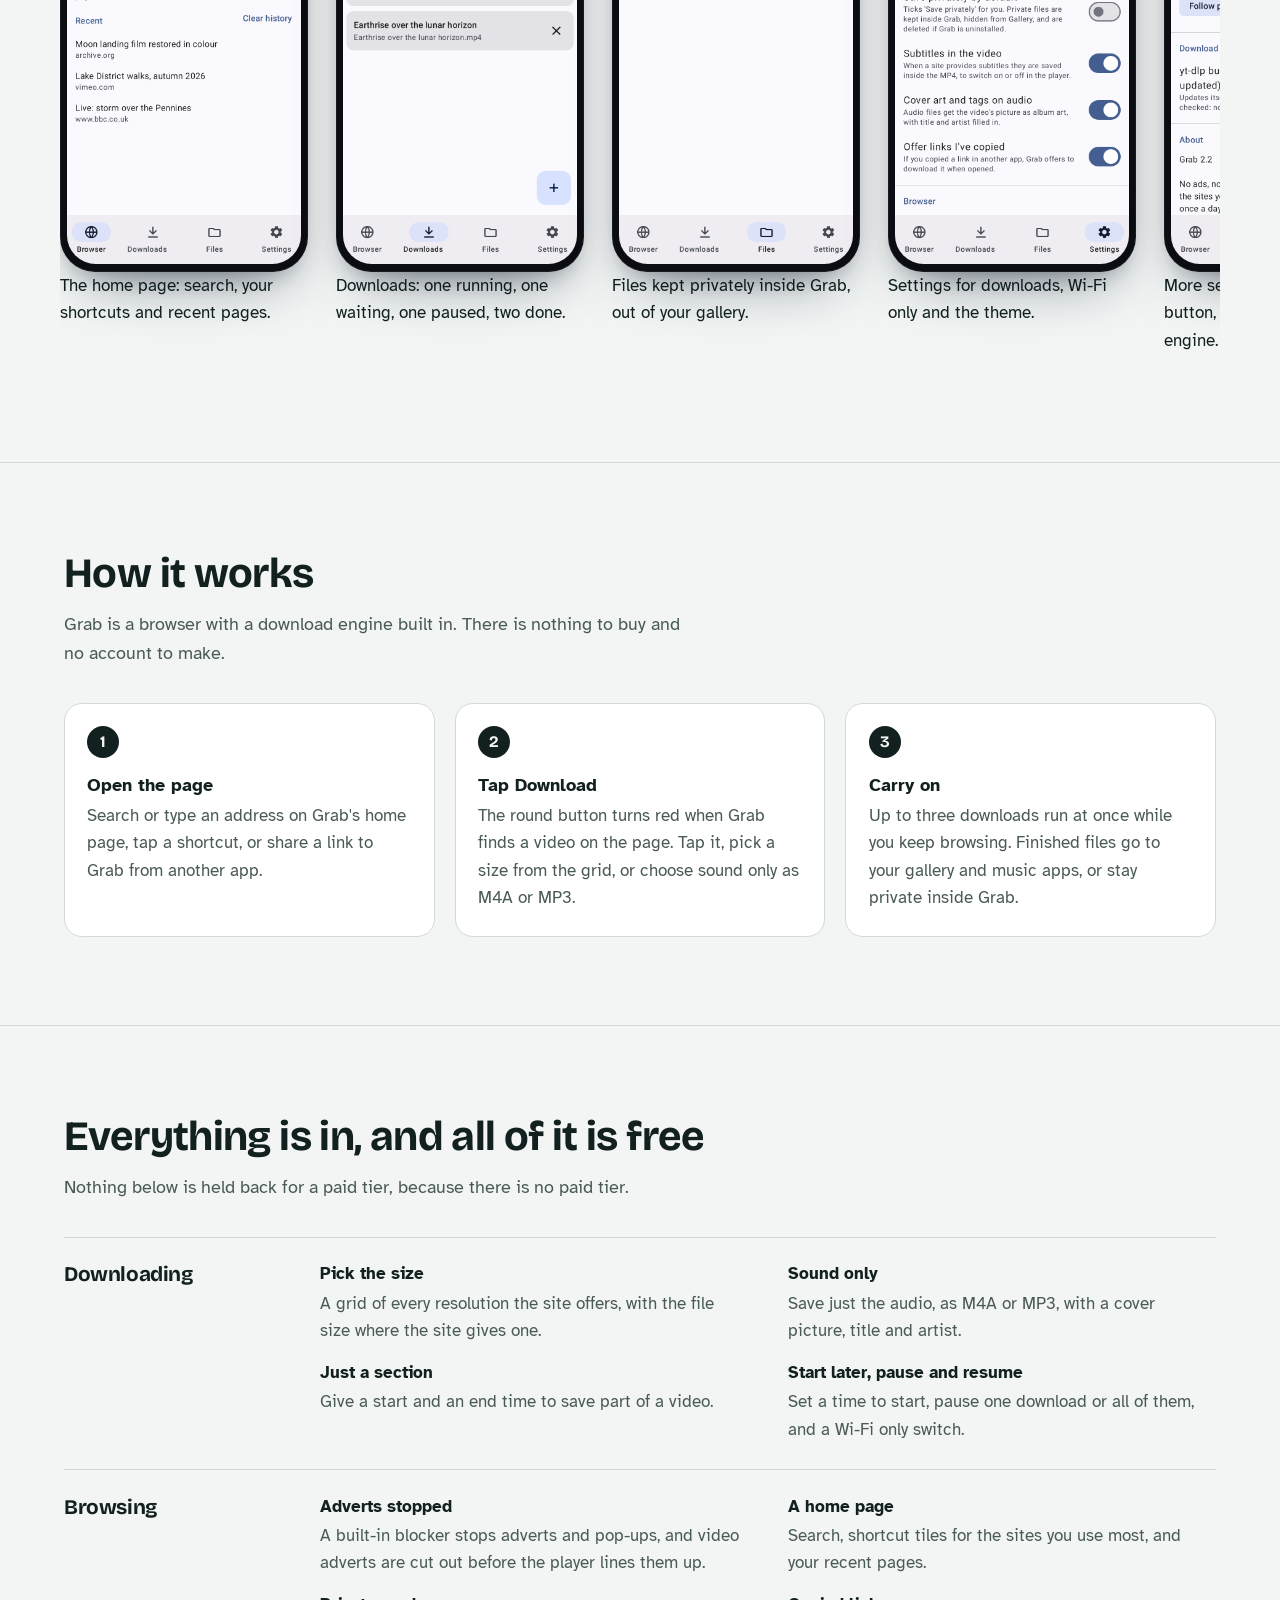
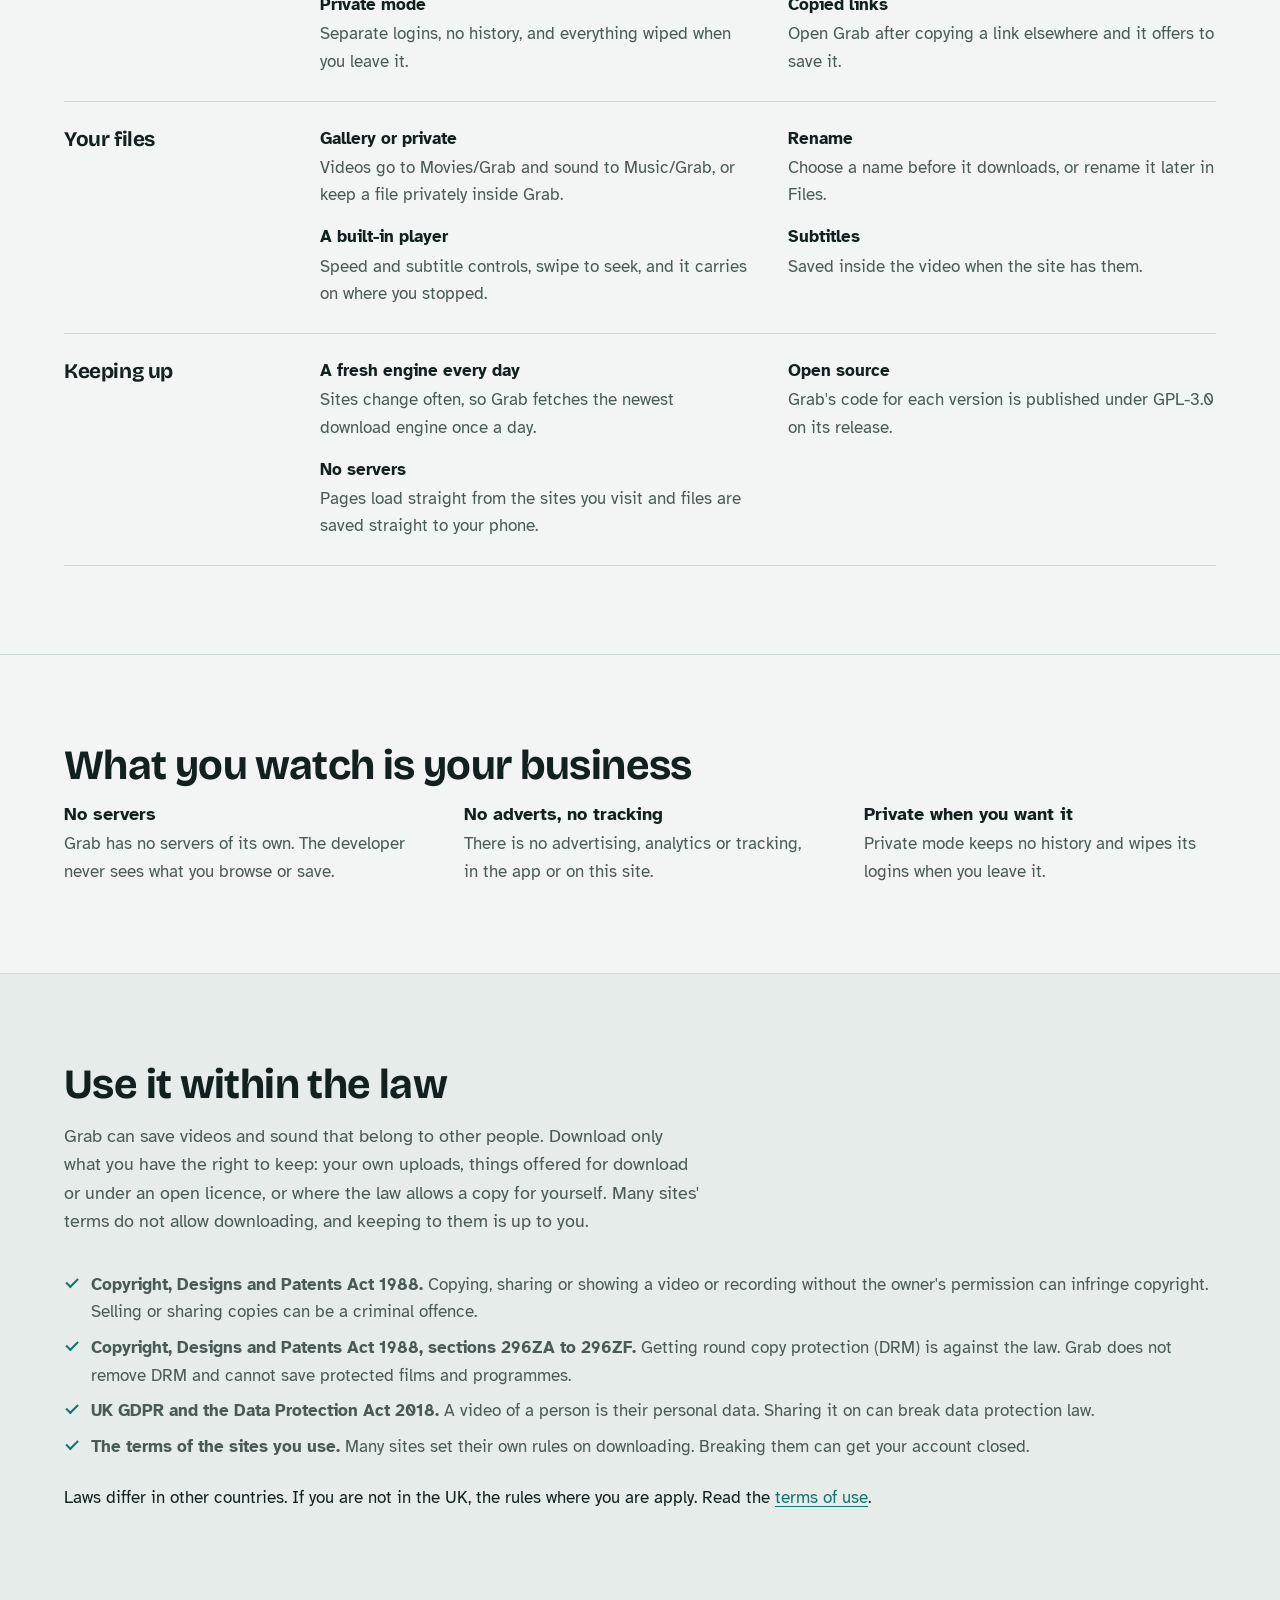
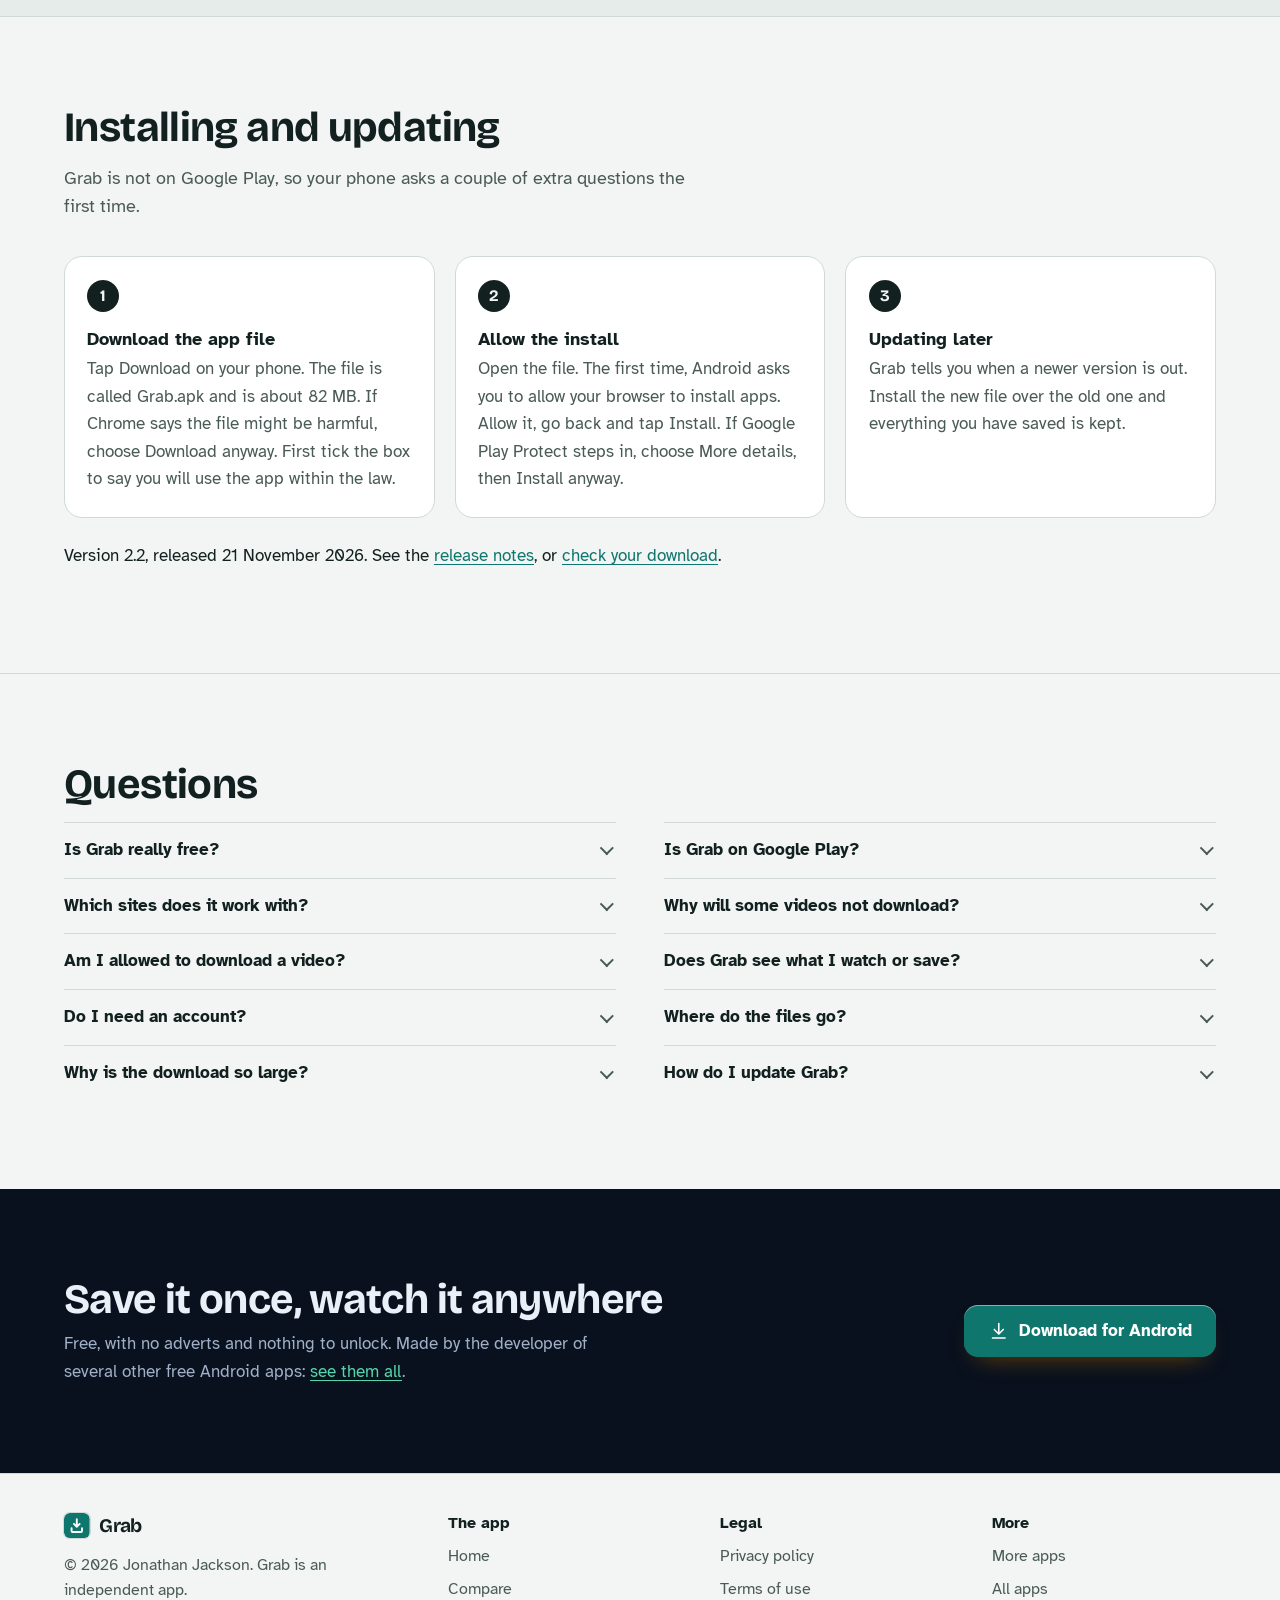
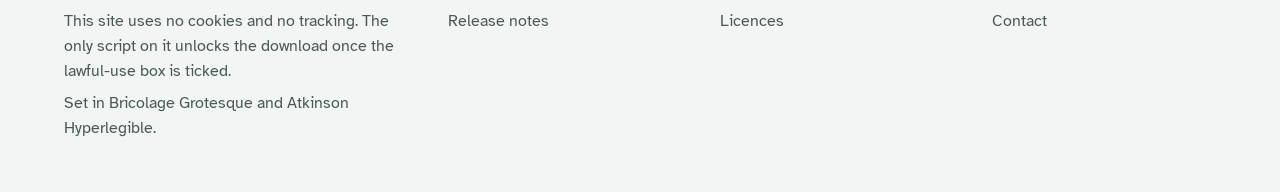
==== commit a6d974c4: "Rebuild the site on the house layout, with screens from the app" ====
--- a/index.html
+++ b/index.html
@@ -3,166 +3,146 @@
 <head>
 <meta charset="utf-8">
 <meta name="viewport" content="width=device-width, initial-scale=1">
-<title>Grab: a video downloader for Android without the adverts</title>
-<meta name="description" content="Grab is a free Android video and audio downloader with its own ad-blocking browser. No adverts, no accounts, no tracking and no paid version.">
+<title>Grab: a free video and audio downloader for Android, with no adverts</title>
+<meta name="description" content="Grab is a free, open-source Android browser that saves videos and sound from the sites you visit. Pick a size, queue it and carry on. No adverts, no account, nothing to unlock.">
 <meta name="author" content="Jonathan Jackson">
 <link rel="canonical" href="https://customgpter.github.io/grab/">
 <meta name="theme-color" content="#f2f5f4" media="(prefers-color-scheme: light)">
 <meta name="theme-color" content="#0c1413" media="(prefers-color-scheme: dark)">
 <meta property="og:type" content="website">
 <meta property="og:site_name" content="Grab">
-<meta property="og:title" content="Grab: a video downloader for Android without the adverts">
-<meta property="og:description" content="Grab is a free Android video and audio downloader with its own ad-blocking browser. No adverts, no accounts, no tracking and no paid version.">
+<meta property="og:title" content="Grab: a free video and audio downloader for Android, with no adverts">
+<meta property="og:description" content="Grab is a free, open-source Android browser that saves videos and sound from the sites you visit. Pick a size, queue it and carry on. No adverts, no account, nothing to unlock.">
 <meta property="og:url" content="https://customgpter.github.io/grab/">
 <meta property="og:image" content="https://customgpter.github.io/grab/assets/og.png">
 <meta property="og:image:width" content="1200">
 <meta property="og:image:height" content="630">
-<meta property="og:image:alt" content="The round Grab download button beside a grid of video sizes to choose from">
+<meta property="og:image:alt" content="Grab&#x27;s Downloads tab with one download running and others queued">
 <meta property="og:locale" content="en_GB">
 <meta name="twitter:card" content="summary_large_image">
-<link rel="icon" href="assets/favicon.svg" type="image/svg+xml">
-<link rel="apple-touch-icon" href="assets/apple-touch-icon.png">
-<link rel="preload" href="assets/fonts/literata-latin-700-normal.woff2" as="font" type="font/woff2" crossorigin>
-<link rel="preload" href="assets/fonts/literata-latin-400-normal.woff2" as="font" type="font/woff2" crossorigin>
-<link rel="stylesheet" href="assets/site.css?v=2">
-<script type="application/ld+json">{"@context":"https://schema.org","@type":"SoftwareApplication","name":"Grab","url":"https://customgpter.github.io/grab/","description":"Grab is an Android video and audio downloader with its own ad-blocking browser. It saves the video on the page you are on, in the size you choose.","applicationCategory":"MultimediaApplication","applicationSubCategory":"Video downloader","operatingSystem":"Android 10 or later","softwareVersion":"2.2","downloadUrl":"https://github.com/CustomGPTer/grab/releases/latest/download/Grab.apk","releaseNotes":"https://customgpter.github.io/grab/releases.html","license":"https://www.gnu.org/licenses/gpl-3.0.html","offers":{"@type":"Offer","price":"0","priceCurrency":"GBP"},"inLanguage":"en-GB","image":"https://customgpter.github.io/grab/assets/og.png","featureList":["Built-in browser with advert, tracker and pop-up blocking","Download button that lights up when a page has a video","Video as MP4 in every size the site offers","Sound only as M4A or MP3 with cover art and tags","Subtitles saved inside the video","Queue with pause, resume, Wi-Fi only and timed starts","Private mode and a private folder","Built-in player"],"author":{"@type":"Person","name":"Jonathan Jackson"}}</script>
-<script type="application/ld+json">{"@context":"https://schema.org","@type":"WebSite","name":"Grab","url":"https://customgpter.github.io/grab/","inLanguage":"en-GB"}</script>
-<script type="application/ld+json">{"@context":"https://schema.org","@type":"FAQPage","mainEntity":[{"@type":"Question","name":"Is Grab really free?","acceptedAnswer":{"@type":"Answer","text":"Yes. There is no paid version, no subscription and no adverts, and nothing in the app is locked. It is also open source."}},{"@type":"Question","name":"Is Grab on Google Play?","acceptedAnswer":{"@type":"Answer","text":"No. Grab is a personal project and is downloaded from this site as an Android app file. It needs Android 10 or later on a 64-bit phone, which covers almost every phone sold in recent years."}},{"@type":"Question","name":"Which sites does it work with?","acceptedAnswer":{"@type":"Answer","text":"Grab uses yt-dlp, an open-source download engine that recognises well over a thousand video and audio sites. On a site the engine does not know, Grab offers the stream the page itself was playing. Sites change often, so Grab fetches the newest engine once a day."}},{"@type":"Question","name":"Why will some videos not download?","acceptedAnswer":{"@type":"Answer","text":"Films and programmes on services such as Netflix, Disney+ and Prime Video are locked with copy protection (DRM). Grab does not remove DRM and cannot save them. Now and then a site changes in a way that stops downloads until the engine catches up, which the daily update usually puts right."}},{"@type":"Question","name":"Am I allowed to download a video?","acceptedAnswer":{"@type":"Answer","text":"That depends on the video and the site. Download only what you have the right to keep: your own uploads, videos offered for download or under an open licence, or where the law where you live allows a copy for yourself. Many sites' terms do not allow downloading, and keeping to them is up to you."}},{"@type":"Question","name":"Does Grab see what I watch or save?","acceptedAnswer":{"@type":"Answer","text":"No. Grab has no servers. Pages load straight from the sites you visit, and files are saved straight to your phone."}},{"@type":"Question","name":"Do I need an account?","acceptedAnswer":{"@type":"Answer","text":"No. If a video is only shown to people who are signed in to its site, sign in on that site in Grab's browser. Grab tries the download without your login first and uses it only if that fails."}},{"@type":"Question","name":"Where do the files go?","acceptedAnswer":{"@type":"Answer","text":"Videos go to Movies/Grab and sound to Music/Grab, where your gallery and music apps can see them. Files you save privately stay inside Grab, hidden from other apps, and are deleted if you uninstall it."}},{"@type":"Question","name":"Why is the download so large?","acceptedAnswer":{"@type":"Answer","text":"The file is about 82 MB because Grab carries its whole download engine with it: yt-dlp, the Python it runs on, and FFmpeg for joining and converting files."}},{"@type":"Question","name":"How do I update Grab?","acceptedAnswer":{"@type":"Answer","text":"Download the latest version from this site and install it over the one you have. Your downloads, queue, shortcuts and settings are kept."}}]}</script>
-<link rel="stylesheet" href="assets/apps-list.css?v=1">
-<script src="assets/apps-list.js?v=1" defer></script>
+<link rel="icon" href="./assets/favicon.svg" type="image/svg+xml">
+<link rel="apple-touch-icon" href="./assets/apple-touch-icon.png">
+<link rel="preload" href="./assets/fonts/bricolage-grotesque-latin.woff2" as="font" type="font/woff2" crossorigin>
+<link rel="preload" href="./assets/fonts/atkinson-hyperlegible-latin-400-normal.woff2" as="font" type="font/woff2" crossorigin>
+<link rel="stylesheet" href="./assets/site.css?v=1">
+<link rel="stylesheet" href="./assets/house.css?v=1">
+<link rel="stylesheet" href="./assets/apps-list.css?v=1">
+<script src="./assets/apps-list.js?v=1" defer></script>
+<script type="application/ld+json">{"@context":"https://schema.org","@type":"SoftwareApplication","name":"Grab","url":"https://customgpter.github.io/grab/","description":"Grab is a free, open-source Android browser that saves videos and sound from the sites you visit. Pick a size, queue it and carry on. No adverts, no account, nothing to unlock.","applicationCategory":"MultimediaApplication","operatingSystem":"Android 10 or later, 64-bit","softwareVersion":"2.2","downloadUrl":"https://github.com/CustomGPTer/grab/releases/latest/download/Grab.apk","releaseNotes":"https://customgpter.github.io/grab/releases.html","offers":{"@type":"Offer","price":"0","priceCurrency":"GBP"},"inLanguage":"en-GB","image":"https://customgpter.github.io/grab/assets/og.png","featureList":["Pick the size","Sound only","Just a section","Start later, pause and resume","Adverts stopped","A home page","Private mode","Copied links","Gallery or private","Rename","A built-in player","Subtitles"],"author":{"@type":"Person","name":"Jonathan Jackson"}}</script>
+<script type="application/ld+json">{"@context":"https://schema.org","@type":"FAQPage","mainEntity":[{"@type":"Question","name":"Is Grab really free?","acceptedAnswer":{"@type":"Answer","text":"Yes. There is no paid version, no subscription and no adverts, and nothing in the app is locked. It is also open source. See the comparison."}},{"@type":"Question","name":"Is Grab on Google Play?","acceptedAnswer":{"@type":"Answer","text":"No. Grab is a personal project and is downloaded from this site as an Android app file. It needs Android 10 or later on a 64-bit phone, which covers almost every phone sold in recent years."}},{"@type":"Question","name":"Which sites does it work with?","acceptedAnswer":{"@type":"Answer","text":"Grab uses yt-dlp, an open-source download engine that recognises well over a thousand video and audio sites. On a site the engine does not know, Grab offers the stream the page itself was playing. Sites change often, so Grab fetches the newest engine once a day."}},{"@type":"Question","name":"Why will some videos not download?","acceptedAnswer":{"@type":"Answer","text":"Films and programmes on services such as Netflix, Disney+ and Prime Video are locked with copy protection (DRM). Grab does not remove DRM and cannot save them. Now and then a site changes in a way that stops downloads until the engine catches up, which the daily update usually puts right."}},{"@type":"Question","name":"Am I allowed to download a video?","acceptedAnswer":{"@type":"Answer","text":"That depends on the video and the site. Download only what you have the right to keep: your own uploads, videos offered for download or under an open licence, or where the law where you live allows a copy for yourself. Many sites' terms do not allow downloading, and keeping to them is up to you. The detail is in the terms."}},{"@type":"Question","name":"Does Grab see what I watch or save?","acceptedAnswer":{"@type":"Answer","text":"No. Grab has no servers. Pages load straight from the sites you visit, and files are saved straight to your phone."}},{"@type":"Question","name":"Do I need an account?","acceptedAnswer":{"@type":"Answer","text":"No. If a video is only shown to people who are signed in to its site, sign in on that site in Grab's browser. Grab tries the download without your login first and uses it only if that fails."}},{"@type":"Question","name":"Where do the files go?","acceptedAnswer":{"@type":"Answer","text":"Videos go to Movies/Grab and sound to Music/Grab, where your gallery and music apps can see them. Files you save privately stay inside Grab, hidden from other apps, and are deleted if you uninstall it."}},{"@type":"Question","name":"Why is the download so large?","acceptedAnswer":{"@type":"Answer","text":"The file is about 82 MB because Grab carries its whole download engine with it: yt-dlp, the Python it runs on, and FFmpeg for joining and converting files."}},{"@type":"Question","name":"How do I update Grab?","acceptedAnswer":{"@type":"Answer","text":"Download the latest version from this site and install it over the one you have. Your downloads, queue, shortcuts and settings are kept."}}]}</script>
 </head>
 <body>
 <a class="skip" href="#main">Skip to content</a>
 <header class="masthead">
 <div class="wrap">
 <a class="brand" href="./" aria-label="Grab home"><svg viewBox="0 0 108 108" aria-hidden="true"><rect width="108" height="108" rx="24" fill="#0f766e"/><path d="M54 26v32M42 46l12 12 12-12M32 64v12q0 4 4 4h36q4 0 4-4V64" fill="none" stroke="#fff" stroke-width="8" stroke-linecap="round" stroke-linejoin="round"/></svg><span>Grab</span></a>
-<nav aria-label="Main"><ul><li><a href="./#features">Features</a></li><li><a href="compare.html">Compare</a></li><li><a href="releases.html">Releases</a></li><li><a class="more-apps" href="more-apps.html"><svg viewBox="0 0 24 24" aria-hidden="true"><rect x="4" y="4" width="6.5" height="6.5" rx="1.6"/><rect x="13.5" y="4" width="6.5" height="6.5" rx="1.6"/><rect x="4" y="13.5" width="6.5" height="6.5" rx="1.6"/><rect x="13.5" y="13.5" width="6.5" height="6.5" rx="1.6"/></svg>More apps</a></li><li><a href="privacy.html">Privacy</a></li><li><a href="terms.html">Terms</a></li><li><a href="licences.html">Licences</a></li></ul></nav>
+<nav aria-label="Main"><ul><li><a href="./#features">Features</a></li><li><a href="./compare.html">Compare</a></li><li><a href="./releases.html">Releases</a></li><li><a class="more-apps" href="./more-apps.html"><svg class="ico" viewBox="0 0 24 24" aria-hidden="true"><rect x="4" y="4" width="6.5" height="6.5" rx="1.6"/><rect x="13.5" y="4" width="6.5" height="6.5" rx="1.6"/><rect x="4" y="13.5" width="6.5" height="6.5" rx="1.6"/><rect x="13.5" y="13.5" width="6.5" height="6.5" rx="1.6"/></svg>More apps</a></li></ul></nav>
+<a class="button small" href="./#download"><svg class="ico" viewBox="0 0 24 24" aria-hidden="true"><path d="M12 4v11"/><path d="M7 10.5l5 5 5-5"/><path d="M5 20h14"/></svg>Download</a>
 </div>
 </header>
 <main id="main">
 <div class="hero">
 <div class="wrap hero-grid">
 <div class="hero-copy">
-<h1>A video downloader without the adverts</h1>
-<p class="lede">Grab is an Android app with its own browser. Open a page with a video on it and the round Download button turns red. Tap it, choose a size, and the file is saved to your phone.</p>
-<p class="lede">It is free, with no paid version. There are no adverts in the app, and it blocks them on the pages you visit.</p>
-<div class="gate-scope" id="download"><div class="law-box" data-gate><label><input type="checkbox"> I understand and will use this app within the law</label><p>Grab downloads things other people own. <a href="terms.html#law">What the law says</a></p><noscript><p>Turn on JavaScript to tick the box and download.</p></noscript></div><p class="get"><a class="button" data-href="https://github.com/CustomGPTer/grab/releases/latest/download/Grab.apk" aria-disabled="true" role="link" tabindex="-1">Download for Android</a></p></div>
-<p class="facts">Free, with nothing to unlock. Android 10 or later. No ads, no accounts, no tracking. <a href="compare.html">Compare</a> &middot; <a href="releases.html">Release notes</a></p>
+<h1>Save the video, skip the adverts</h1>
+<p class="lede">Grab is a web browser for Android that saves videos and sound from the pages you visit. Open the page, tap the round Download button, pick a size and carry on browsing while it saves.</p><p class="lede">It is free and open source, with no adverts and nothing to unlock. Files go straight to your phone, and Grab has no servers of its own.</p>
+
+<div class="gate-scope"><div class="law-box" data-gate><label><input type="checkbox"> I understand and will use this app within the law</label><p>Grab downloads things other people own. <a href="terms.html#law">What the law says</a></p><noscript><p>Turn on JavaScript to tick the box and download.</p></noscript></div><p class="get" id="download"><a class="button" data-href="https://github.com/CustomGPTer/grab/releases/latest/download/Grab.apk" aria-disabled="true" role="link" tabindex="-1"><svg class="ico" viewBox="0 0 24 24" aria-hidden="true"><path d="M12 4v11"/><path d="M7 10.5l5 5 5-5"/><path d="M5 20h14"/></svg>Download for Android</a><a class="aside" href="#install">How to install</a></p></div>
+<ul class="pills"><li>Version 2.2</li><li>Android 10 or later, 64-bit</li><li>82 MB</li></ul>
+<p class="facts">Free, with nothing to unlock. No adverts, no account with the developer, no tracking. <a href="compare.html">Compare</a> or read the <a href="releases.html">release notes</a>.</p>
 <p class="facts">Chrome may say the file might be harmful. It shows this for app files that do not come from Google Play. Choose Download anyway.</p>
 </div>
-<div class="demo" role="img" aria-label="A web page with a video on it. The round Download button in the corner has turned red and shows a count of one. Below it, a sheet offers the video in each size from 2160p to 240p with its file size, or as sound only, with 1080p chosen."><div class="view"><div class="bar"><svg viewBox="0 0 24 24" aria-hidden="true"><path d="M12 2.5 4.5 5.3v6.1c0 4.6 3.1 8.6 7.5 10.1 4.4-1.5 7.5-5.5 7.5-10.1V5.3z" fill="currentColor"/><path d="m8.6 12.2 2.5 2.5 4.5-4.9" fill="none" stroke="#fff" stroke-width="1.9" stroke-linecap="round" stroke-linejoin="round"/></svg><span>example.org/films/coast-walk</span></div><div class="player"></div><div class="fab"><svg viewBox="0 0 108 108" aria-hidden="true"><path d="M54 22v40M38 48l16 16 16-16M30 70v8q0 6 6 6h36q6 0 6-6v-8" fill="none" stroke="#fff" stroke-width="9" stroke-linecap="round" stroke-linejoin="round"/></svg><span class="n">1</span></div></div><div class="sheet"><p class="name">A walk along the coast</p><div class="tiles"><div class="tile" style="--i:0"><b>2160p</b>1.21 GB</div><div class="tile" style="--i:1"><b>1440p</b>612 MB</div><div class="tile on" style="--i:2"><b>1080p</b>318 MB</div><div class="tile" style="--i:3"><b>720p</b>164 MB</div><div class="tile" style="--i:4"><b>480p</b>92 MB</div><div class="tile" style="--i:5"><b>360p</b>58 MB</div><div class="tile" style="--i:6"><b>240p</b>31 MB</div><div class="tile" style="--i:7"><b>M4A</b>9.4 MB</div><div class="tile" style="--i:8"><b>MP3</b>Audio</div></div><div class="acts"><span>Cancel</span><span>Rename</span><span class="do">Download</span></div></div></div>
+<div class="hero-phone"><div class="phone"><img src="./assets/screens/downloads.png" alt="Downloads: one running, one waiting, one paused, two done." width="393" height="852" fetchpriority="high"></div></div>
 </div>
 </div>
+
+<section class="promises" aria-label="In short">
+<div class="wrap"><ul><li><svg class="ico" viewBox="0 0 24 24" aria-hidden="true"><circle cx="12" cy="12" r="8.5"/><path d="M8.6 12.4l2.3 2.3 4.5-4.9"/></svg><span><b>No adverts</b><span>None in the app, and it blocks them on pages.</span></span></li><li><svg class="ico" viewBox="0 0 24 24" aria-hidden="true"><circle cx="12" cy="12" r="8.5"/><path d="M8.6 12.4l2.3 2.3 4.5-4.9"/></svg><span><b>No account</b><span>Nothing to sign up for.</span></span></li><li><svg class="ico" viewBox="0 0 24 24" aria-hidden="true"><circle cx="12" cy="12" r="8.5"/><path d="M8.6 12.4l2.3 2.3 4.5-4.9"/></svg><span><b>Open source</b><span>The code for each version is published.</span></span></li><li><svg class="ico" viewBox="0 0 24 24" aria-hidden="true"><circle cx="12" cy="12" r="8.5"/><path d="M8.6 12.4l2.3 2.3 4.5-4.9"/></svg><span><b>Straight to your phone</b><span>Grab has no servers.</span></span></li></ul></div>
+</section>
+
+<section id="screens" aria-labelledby="screens-h">
+<div class="wrap">
+<h2 id="screens-h">A look inside</h2>
+<p class="intro">These are the real screens, drawn from the app&#x27;s own code with made-up downloads. Swipe or scroll sideways to see them all.</p>
+<div class="gallery" tabindex="0" role="region" aria-label="Screens from Grab"><figure class="shot"><div class="phone"><img src="./assets/screens/home.png" alt="The home page: search, your shortcuts and recent pages." width="393" height="852" loading="eager" decoding="async"></div><figcaption>The home page: search, your shortcuts and recent pages.</figcaption></figure><figure class="shot"><div class="phone"><img src="./assets/screens/downloads.png" alt="Downloads: one running, one waiting, one paused, two done." width="393" height="852" loading="eager" decoding="async"></div><figcaption>Downloads: one running, one waiting, one paused, two done.</figcaption></figure><figure class="shot"><div class="phone"><img src="./assets/screens/files.png" alt="Files kept privately inside Grab, out of your gallery." width="393" height="852" loading="eager" decoding="async"></div><figcaption>Files kept privately inside Grab, out of your gallery.</figcaption></figure><figure class="shot"><div class="phone"><img src="./assets/screens/settings.png" alt="Settings for downloads, Wi-Fi only and the theme." width="393" height="852" loading="eager" decoding="async"></div><figcaption>Settings for downloads, Wi-Fi only and the theme.</figcaption></figure><figure class="shot"><div class="phone"><img src="./assets/screens/settings-more.png" alt="More settings: the Download button, the theme and the engine." width="393" height="852" loading="eager" decoding="async"></div><figcaption>More settings: the Download button, the theme and the engine.</figcaption></figure></div>
+</div>
+</section>
 
 <section id="how" aria-labelledby="how-h">
 <div class="wrap">
 <h2 id="how-h">How it works</h2>
-<p class="intro">Most downloaders have you copy a link, leave the page and paste it somewhere else. Grab downloads from the page you are already on.</p>
-<ol class="steps">
-<li><h3>Open the page</h3><p>In Grab's own browser, with adverts, trackers and pop-ups blocked. Or share a link to Grab from any other app.</p></li>
-<li><h3>Tap the button</h3><p>The round Download button is grey until Grab finds a video on the page, then turns red. Drag it to wherever suits your thumb.</p></li>
-<li><h3>Choose a size</h3><p>Every size the site offers, with its file size where the site states it, such as <span class="path">1080p &middot; 318 MB</span>. Or take the sound only.</p></li>
-</ol>
+<p class="intro">Grab is a browser with a download engine built in. There is nothing to buy and no account to make.</p>
+<ol class="steps"><li><h3>Open the page</h3><p>Search or type an address on Grab's home page, tap a shortcut, or share a link to Grab from another app.</p></li><li><h3>Tap Download</h3><p>The round button turns red when Grab finds a video on the page. Tap it, pick a size from the grid, or choose sound only as M4A or MP3.</p></li><li><h3>Carry on</h3><p>Up to three downloads run at once while you keep browsing. Finished files go to your gallery and music apps, or stay private inside Grab.</p></li></ol>
 </div>
 </section>
 
 <section id="features" aria-labelledby="features-h">
 <div class="wrap">
-<h2 id="features-h">Made to finish the job</h2>
-<p class="intro">Start a download and get on with something else. Grab carries on in the background and tells you when the file is ready.</p>
-<dl class="features">
-<div><dt>The best the site has</dt><dd>Every resolution the site offers, up to the highest, saved as MP4 so it plays on anything.</dd></div>
-<div><dt>Sound only</dt><dd>M4A or MP3, with the cover picture, title and artist filled in.</dd></div>
-<div><dt>Subtitles and sections</dt><dd>Subtitles are saved inside the video when the site has them. For a long video, give a start and an end time and download just that part.</dd></div>
-<div><dt>A queue that looks after itself</dt><dd>Up to three downloads at once, with pause and resume. The queue survives the app being closed, and a retry carries on from where it stopped.</dd></div>
-<div><dt>On your terms</dt><dd>Keep downloads to Wi-Fi to spare your mobile data, or set one to start later, such as overnight.</dd></div>
-<div><dt>Whole lists</dt><dd>A page or link with several videos gives a tick list. Each file is named after its own video, and you can rename any of them.</dd></div>
-<div><dt>Private mode and a private folder</dt><dd>Private mode has its own logins, keeps no history and is wiped when you leave it. Files saved privately are kept out of your gallery.</dd></div>
-<div><dt>A player built in</dt><dd>Watch what you saved without leaving the app, with speed and subtitle controls. It carries on where you stopped.</dd></div>
-</dl>
-</div>
-</section>
-
-<section id="permissions" aria-labelledby="permissions-h">
-<div class="wrap">
-<h2 id="permissions-h">What it asks of your phone</h2>
-<p class="intro">Very little. Grab has no access to your photos, files, contacts, location, camera or microphone, and uses what it does have only for what is listed here.</p>
-<div class="scroll">
-<table>
-<thead><tr><th scope="col">Access</th><th scope="col">What Grab does with it</th><th scope="col">What it never does</th></tr></thead>
-<tbody>
-<tr><th scope="row">Internet access</th><td>Loads the pages you open, downloads the videos you choose, and checks GitHub once a day for a newer download engine.</td><td>Send anything to the developer. Grab has no servers of its own.</td></tr>
-<tr><th scope="row">Notifications</th><td>Shows how a download is going and tells you when the file is ready.</td><td>Send adverts, offers or reminders.</td></tr>
-<tr><th scope="row">Running in the background</th><td>Keeps a download going when you switch to another app or turn the screen off.</td><td>Stay running once the queue is empty.</td></tr>
-<tr><th scope="row">Alarms</th><td>Starts a download at the time you set for it.</td><td>Wake the phone for anything else.</td></tr>
-<tr><th scope="row">The link you last copied</th><td>If it is a web link, offers to download it when you open Grab. A switch in Settings turns this off.</td><td>Send what you copied anywhere, or keep a record of it.</td></tr>
-</tbody>
-</table>
-</div>
-<p class="after-table">The detail is in the <a href="privacy.html">privacy policy</a>.</p>
+<h2 id="features-h">Everything is in, and all of it is free</h2>
+<p class="intro">Nothing below is held back for a paid tier, because there is no paid tier.</p>
+<div class="groups"><div class="group"><h3>Downloading</h3><dl><div><dt>Pick the size</dt><dd>A grid of every resolution the site offers, with the file size where the site gives one.</dd></div><div><dt>Sound only</dt><dd>Save just the audio, as M4A or MP3, with a cover picture, title and artist.</dd></div><div><dt>Just a section</dt><dd>Give a start and an end time to save part of a video.</dd></div><div><dt>Start later, pause and resume</dt><dd>Set a time to start, pause one download or all of them, and a Wi-Fi only switch.</dd></div></dl></div><div class="group"><h3>Browsing</h3><dl><div><dt>Adverts stopped</dt><dd>A built-in blocker stops adverts and pop-ups, and video adverts are cut out before the player lines them up.</dd></div><div><dt>A home page</dt><dd>Search, shortcut tiles for the sites you use most, and your recent pages.</dd></div><div><dt>Private mode</dt><dd>Separate logins, no history, and everything wiped when you leave it.</dd></div><div><dt>Copied links</dt><dd>Open Grab after copying a link elsewhere and it offers to save it.</dd></div></dl></div><div class="group"><h3>Your files</h3><dl><div><dt>Gallery or private</dt><dd>Videos go to Movies/Grab and sound to Music/Grab, or keep a file privately inside Grab.</dd></div><div><dt>Rename</dt><dd>Choose a name before it downloads, or rename it later in Files.</dd></div><div><dt>A built-in player</dt><dd>Speed and subtitle controls, swipe to seek, and it carries on where you stopped.</dd></div><div><dt>Subtitles</dt><dd>Saved inside the video when the site has them.</dd></div></dl></div><div class="group"><h3>Keeping up</h3><dl><div><dt>A fresh engine every day</dt><dd>Sites change often, so Grab fetches the newest download engine once a day.</dd></div><div><dt>Open source</dt><dd>Grab's code for each version is published under GPL-3.0 on its release.</dd></div><div><dt>No servers</dt><dd>Pages load straight from the sites you visit and files are saved straight to your phone.</dd></div></dl></div></div>
 </div>
 </section>
 
 <section id="privacy" aria-labelledby="privacy-h">
 <div class="wrap">
 <h2 id="privacy-h">What you watch is your business</h2>
-<ul class="plain">
-<li><h3>No servers</h3><p>Grab has no accounts and no servers of its own. The developer never learns what you browse, watch or save.</p></li>
-<li><h3>No ads, no tracking</h3><p>There is no advertising, no analytics and no tracking in the app or on this site.</p></li>
-<li><h3>Files stay put</h3><p>Downloads go straight from the website to your phone. Nothing is uploaded anywhere.</p></li>
-</ul>
+<ul class="plain"><li><h3>No servers</h3><p>Grab has no servers of its own. The developer never sees what you browse or save.</p></li><li><h3>No adverts, no tracking</h3><p>There is no advertising, analytics or tracking, in the app or on this site.</p></li><li><h3>Private when you want it</h3><p>Private mode keeps no history and wipes its logins when you leave it.</p></li></ul>
 </div>
 </section>
 
-<section id="free" aria-labelledby="free-h">
+<section id="law" aria-labelledby="law-h" class="law-band">
 <div class="wrap">
-<h2 id="free-h">Free, including what others charge for</h2>
-<p class="intro">Grab has no paid version and carries no adverts. Going by their own Google Play listings, other well-known Android downloaders show adverts, and one sells its extras.</p>
-<dl class="features">
-<div><dt>No adverts</dt><dd>1DM, Video Downloader by InShot and Advanced Download Manager all carry adverts. 1DM sells an edition without them.</dd></div>
-<div><dt>Downloads at a set time</dt><dd>A paid extra in 1DM.</dd></div>
-<div><dt>Adverts blocked on the pages you visit</dt><dd>Not listed by Video Downloader by InShot or by Advanced Download Manager.</dd></div>
-<div><dt>Open source</dt><dd>Grab's source code is public, so anyone can check what it does.</dd></div>
-</dl>
-<p class="more"><a href="compare.html">See the full comparison, with sources</a></p>
+<h2 id="law-h">Use it within the law</h2>
+<p class="intro">Grab can save videos and sound that belong to other people. Download only what you have the right to keep: your own uploads, things offered for download or under an open licence, or where the law allows a copy for yourself. Many sites' terms do not allow downloading, and keeping to them is up to you.</p>
+<ul class="ticks"><li><b>Copyright, Designs and Patents Act 1988.</b> Copying, sharing or showing a video or recording without the owner's permission can infringe copyright. Selling or sharing copies can be a criminal offence.</li><li><b>Copyright, Designs and Patents Act 1988, sections 296ZA to 296ZF.</b> Getting round copy protection (DRM) is against the law. Grab does not remove DRM and cannot save protected films and programmes.</li><li><b>UK GDPR and the Data Protection Act 2018.</b> A video of a person is their personal data. Sharing it on can break data protection law.</li><li><b>The terms of the sites you use.</b> Many sites set their own rules on downloading. Breaking them can get your account closed.</li></ul>
+<p class="after-table">Laws differ in other countries. If you are not in the UK, the rules where you are apply. Read the <a href="terms.html#law">terms of use</a>.</p>
+</div>
+</section>
+<section id="install" aria-labelledby="install-h">
+<div class="wrap">
+<h2 id="install-h">Installing and updating</h2>
+<p class="intro">Grab is not on Google Play, so your phone asks a couple of extra questions the first time.</p>
+<ol class="steps"><li><h3>Download the app file</h3><p>Tap Download on your phone. The file is called Grab.apk and is about 82 MB. If Chrome says the file might be harmful, choose Download anyway. First tick the box to say you will use the app within the law.</p></li><li><h3>Allow the install</h3><p>Open the file. The first time, Android asks you to allow your browser to install apps. Allow it, go back and tap Install. If Google Play Protect steps in, choose More details, then Install anyway.</p></li><li><h3>Updating later</h3><p>Grab tells you when a newer version is out. Install the new file over the old one and everything you have saved is kept.</p></li></ol>
+<p class="after-table">Version 2.2, released 21 November 2026. See the <a href="releases.html">release notes</a>, or <a href="releases.html#checking">check your download</a>.</p>
 </div>
 </section>
 
 <section id="questions" aria-labelledby="questions-h">
 <div class="wrap">
 <h2 id="questions-h">Questions</h2>
-<div class="faq">
-<div><h3>Is Grab really free?</h3><p>Yes. There is no paid version, no subscription and no adverts, and nothing in the app is locked. It is also open source. <a href="compare.html">See the comparison</a>.</p></div><div><h3>Is Grab on Google Play?</h3><p>No. Grab is a personal project and is downloaded from this site as an Android app file. It needs Android 10 or later on a 64-bit phone, which covers almost every phone sold in recent years.</p></div><div><h3>Which sites does it work with?</h3><p>Grab uses yt-dlp, an open-source download engine that recognises well over a thousand video and audio sites. On a site the engine does not know, Grab offers the stream the page itself was playing. Sites change often, so Grab fetches the newest engine once a day.</p></div><div><h3>Why will some videos not download?</h3><p>Films and programmes on services such as Netflix, Disney+ and Prime Video are locked with copy protection (DRM). Grab does not remove DRM and cannot save them. Now and then a site changes in a way that stops downloads until the engine catches up, which the daily update usually puts right.</p></div><div><h3>Am I allowed to download a video?</h3><p>That depends on the video and the site. Download only what you have the right to keep: your own uploads, videos offered for download or under an open licence, or where the law where you live allows a copy for yourself. Many sites' terms do not allow downloading, and keeping to them is up to you. The detail is in the <a href="terms.html#downloads">terms</a>.</p></div><div><h3>Does Grab see what I watch or save?</h3><p>No. Grab has no servers. Pages load straight from the sites you visit, and files are saved straight to your phone.</p></div><div><h3>Do I need an account?</h3><p>No. If a video is only shown to people who are signed in to its site, sign in on that site in Grab's browser. Grab tries the download without your login first and uses it only if that fails.</p></div><div><h3>Where do the files go?</h3><p>Videos go to Movies/Grab and sound to Music/Grab, where your gallery and music apps can see them. Files you save privately stay inside Grab, hidden from other apps, and are deleted if you uninstall it.</p></div><div><h3>Why is the download so large?</h3><p>The file is about 82 MB because Grab carries its whole download engine with it: yt-dlp, the Python it runs on, and FFmpeg for joining and converting files.</p></div><div><h3>How do I update Grab?</h3><p>Download the latest version from this site and install it over the one you have. Your downloads, queue, shortcuts and settings are kept.</p></div>
-</div>
+<div class="faq"><details><summary>Is Grab really free?</summary><p>Yes. There is no paid version, no subscription and no adverts, and nothing in the app is locked. It is also open source. <a href="compare.html">See the comparison</a>.</p></details><details><summary>Is Grab on Google Play?</summary><p>No. Grab is a personal project and is downloaded from this site as an Android app file. It needs Android 10 or later on a 64-bit phone, which covers almost every phone sold in recent years.</p></details><details><summary>Which sites does it work with?</summary><p>Grab uses yt-dlp, an open-source download engine that recognises well over a thousand video and audio sites. On a site the engine does not know, Grab offers the stream the page itself was playing. Sites change often, so Grab fetches the newest engine once a day.</p></details><details><summary>Why will some videos not download?</summary><p>Films and programmes on services such as Netflix, Disney+ and Prime Video are locked with copy protection (DRM). Grab does not remove DRM and cannot save them. Now and then a site changes in a way that stops downloads until the engine catches up, which the daily update usually puts right.</p></details><details><summary>Am I allowed to download a video?</summary><p>That depends on the video and the site. Download only what you have the right to keep: your own uploads, videos offered for download or under an open licence, or where the law where you live allows a copy for yourself. Many sites' terms do not allow downloading, and keeping to them is up to you. The detail is in the <a href="terms.html#downloads">terms</a>.</p></details><details><summary>Does Grab see what I watch or save?</summary><p>No. Grab has no servers. Pages load straight from the sites you visit, and files are saved straight to your phone.</p></details><details><summary>Do I need an account?</summary><p>No. If a video is only shown to people who are signed in to its site, sign in on that site in Grab's browser. Grab tries the download without your login first and uses it only if that fails.</p></details><details><summary>Where do the files go?</summary><p>Videos go to Movies/Grab and sound to Music/Grab, where your gallery and music apps can see them. Files you save privately stay inside Grab, hidden from other apps, and are deleted if you uninstall it.</p></details><details><summary>Why is the download so large?</summary><p>The file is about 82 MB because Grab carries its whole download engine with it: yt-dlp, the Python it runs on, and FFmpeg for joining and converting files.</p></details><details><summary>How do I update Grab?</summary><p>Download the latest version from this site and install it over the one you have. Your downloads, queue, shortcuts and settings are kept.</p></details></div>
 </div>
 </section>
 
-<section id="get" aria-labelledby="get-h">
-<div class="wrap"><div class="measure">
-<h2 id="get-h">Getting Grab</h2>
-<p>Grab is a personal project and is free, with no paid version. It is downloaded from this site as an Android app file and is not on Google Play. It runs on 64-bit phones and tablets with Android 10 or later.</p>
-<p class="get"><a class="button" href="./#download">Download for Android</a></p>
-<p>When you download, Chrome may warn that the file might be harmful. It shows this warning for app files that do not come from Google Play; choose Download anyway. If you want to be sure the file is the real one, compare it with the checksum in the <a href="releases.html#checking">release notes</a>.</p>
-<p>Open the downloaded file to install it. The first time, Android asks you to allow your browser to install apps. Google Play Protect may also step in, because Grab is an app it has not seen before: choose More details, then Install anyway. To update, install the latest version over the one you have: your downloads and settings are kept. What changed in each version is in the <a href="releases.html">release notes</a>.</p>
-<p>Grab is open source, and its <a href="https://github.com/CustomGPTer/grab/tree/source">source code is on GitHub</a>. For a question, a problem, or anything about your data, <a href="https://github.com/CustomGPTer/grab/issues">open an issue on GitHub</a>.</p>
-</div></div>
+<section class="closing" aria-labelledby="closing-h">
+<div class="wrap">
+<div><h2 id="closing-h">Save it once, watch it anywhere</h2><p>Free, with no adverts and nothing to unlock. Made by the developer of several other free Android apps: <a href="more-apps.html">see them all</a>.</p></div>
+<a class="button" href="./#download"><svg class="ico" viewBox="0 0 24 24" aria-hidden="true"><path d="M12 4v11"/><path d="M7 10.5l5 5 5-5"/><path d="M5 20h14"/></svg>Download for Android</a>
+</div>
 </section>
 </main>
 <footer class="colophon">
 <div class="wrap">
 <div>
+<a class="brand" href="./" aria-label="Grab home"><svg viewBox="0 0 108 108" aria-hidden="true"><rect width="108" height="108" rx="24" fill="#0f766e"/><path d="M54 26v32M42 46l12 12 12-12M32 64v12q0 4 4 4h36q4 0 4-4V64" fill="none" stroke="#fff" stroke-width="8" stroke-linecap="round" stroke-linejoin="round"/></svg><span>Grab</span></a>
 <p>&copy; 2026 Jonathan Jackson. Grab is an independent app.</p>
-<p>This site uses no cookies and no tracking. It is set in Literata and Atkinson Hyperlegible.</p>
+<p>This site uses no cookies and no tracking. The only script on it unlocks the download once the lawful-use box is ticked.</p>
+<p>Set in Bricolage Grotesque and Atkinson Hyperlegible.</p>
 </div>
-<nav aria-label="Footer"><ul>
+<nav aria-label="The app"><h2>The app</h2><ul>
 <li><a href="./">Home</a></li>
-<li><a href="compare.html">Compare</a></li>
-<li><a href="releases.html">Release notes</a></li>
-<li><a href="more-apps.html">More apps</a></li>
-<li><a href="privacy.html">Privacy policy</a></li>
-<li><a href="terms.html">Terms of use</a></li>
-<li><a href="licences.html">Licences</a></li>
-<li><a href="https://github.com/CustomGPTer/grab/tree/source">Source code</a></li>
+<li><a href="./compare.html">Compare</a></li>
+<li><a href="./releases.html">Release notes</a></li>
+</ul></nav>
+<nav aria-label="Legal"><h2>Legal</h2><ul>
+<li><a href="./privacy.html">Privacy policy</a></li>
+<li><a href="./terms.html">Terms of use</a></li>
+<li><a href="./licences.html">Licences</a></li>
+</ul></nav>
+<nav aria-label="More"><h2>More</h2><ul>
+<li><a href="./more-apps.html">More apps</a></li>
+<li><a href="https://customgpter.github.io/">All apps</a></li>
 <li><a href="https://github.com/CustomGPTer/grab/issues">Contact</a></li>
 </ul></nav>
 </div>
--- a/assets/site.css
+++ b/assets/site.css
@@ -1,213 +1,187 @@
-@font-face{font-family:"Literata";src:url("fonts/literata-latin-400-normal.woff2") format("woff2");font-weight:400;font-style:normal;font-display:swap}
-@font-face{font-family:"Literata";src:url("fonts/literata-latin-400-italic.woff2") format("woff2");font-weight:400;font-style:italic;font-display:swap}
-@font-face{font-family:"Literata";src:url("fonts/literata-latin-700-normal.woff2") format("woff2");font-weight:700;font-style:normal;font-display:swap}
+@font-face{font-family:"Bricolage Grotesque";src:url("fonts/bricolage-grotesque-latin.woff2") format("woff2");font-weight:200 800;font-style:normal;font-display:swap}
 @font-face{font-family:"Atkinson Hyperlegible";src:url("fonts/atkinson-hyperlegible-latin-400-normal.woff2") format("woff2");font-weight:400;font-style:normal;font-display:swap}
 @font-face{font-family:"Atkinson Hyperlegible";src:url("fonts/atkinson-hyperlegible-latin-700-normal.woff2") format("woff2");font-weight:700;font-style:normal;font-display:swap}
 
+/* Daylight page, night-time camera. The lamp colour is kept for the one thing to press and for what the camera has seen. */
 :root{
-  --paper:#f2f5f4; --sheet:#fbfcfc; --ink:#12211f; --soft:#4a5a57; --rule:#d0d9d6;
-  --teal:#0d655f; --red:#c2281f; --label:#ffffff; --label-ink:#1a2927; --go:#e53935; --idle:#8d8d8d;
-  --serif:"Literata",Georgia,"Times New Roman",serif;
+  --page:#f2f5f9; --panel:#ffffff; --raised:#e8edf3; --ink:#0d1a2b; --soft:#465468; --rule:#d2dae4;
+  --accent:#0a6a55; --accent-ink:#ffffff; --warn:#8a5200; --rec:#d3302f;
+  --lamp:#ffb347; --lamp-ink:#231400; --lamp-text:#8a5200;
+  --night:#09111e; --night-2:#111d30; --night-3:#1a2a43; --night-ink:#eaf0f8; --night-soft:#9fb0c7; --night-rule:#24364f; --iris:#55d6ab;
+  --display:"Bricolage Grotesque","Atkinson Hyperlegible",system-ui,sans-serif;
   --sans:"Atkinson Hyperlegible",system-ui,-apple-system,"Segoe UI",Roboto,sans-serif;
+  --mono:ui-monospace,SFMono-Regular,Menlo,Consolas,"Liberation Mono",monospace;
   color-scheme:light dark;
 }
 @media (prefers-color-scheme:dark){
-  :root{--paper:#0c1413; --sheet:#131d1b; --ink:#e6eeec; --soft:#9fadaa; --rule:#26332f;
-    --teal:#63d2c5; --red:#ff8a80; --label:#1b2725; --label-ink:#e6eeec}
+  :root{--page:#0a111b; --panel:#111a27; --raised:#182434; --ink:#e9eef5; --soft:#a0aec0; --rule:#243247;
+    --accent:#55d6ab; --accent-ink:#00281d; --warn:#ffb347; --rec:#ff6163; --lamp-text:#ffb347}
 }
 
 *,*::before,*::after{box-sizing:border-box}
-html{-webkit-text-size-adjust:100%;scroll-behavior:smooth}
+html{-webkit-text-size-adjust:100%;scroll-behavior:smooth;scroll-padding-top:5.5rem}
 @media (prefers-reduced-motion:reduce){html{scroll-behavior:auto}}
-body{margin:0;background:var(--paper);color:var(--ink);font:400 1.125rem/1.68 var(--serif);text-rendering:optimizeLegibility}
+body{margin:0;background:var(--page);color:var(--ink);font:400 1.0625rem/1.62 var(--sans);text-rendering:optimizeLegibility;-webkit-font-smoothing:antialiased}
 img,svg{max-width:100%;display:block}
-a{color:var(--teal);text-decoration-thickness:.06em;text-underline-offset:.18em}
-a:hover{text-decoration-thickness:.12em}
-:focus-visible{outline:3px solid var(--red);outline-offset:3px;border-radius:2px}
-code{font:.9em/1 ui-monospace,SFMono-Regular,Menlo,Consolas,monospace;overflow-wrap:anywhere}
-.skip{position:absolute;left:-999px;top:0;background:var(--ink);color:var(--paper);padding:.6rem 1rem;z-index:10}
-.skip:focus{left:.5rem;top:.5rem}
-
-.wrap{width:min(70rem,100% - 2.5rem);margin-inline:auto}
-.measure{max-width:43rem}
+a{color:var(--accent);text-decoration-thickness:.07em;text-underline-offset:.2em}
+a:hover{text-decoration-thickness:.13em}
+:focus-visible{outline:3px solid var(--lamp);outline-offset:3px;border-radius:6px}
+code{font:.9em/1 var(--mono);overflow-wrap:anywhere}
+h1,h2,h3{font-family:var(--display);font-weight:700;letter-spacing:-.015em;line-height:1.08;margin:0;text-wrap:balance}
+p{margin:0 0 1rem}
+.skip{position:absolute;left:-999px;top:0;background:var(--ink);color:var(--page);padding:.6rem 1rem;z-index:30;border-radius:0 0 8px 0}
+.skip:focus{left:0}
+.sr{position:absolute;width:1px;height:1px;overflow:hidden;clip-path:inset(50%);white-space:nowrap}
+.wrap{width:min(72rem,100% - 2.5rem);margin-inline:auto}
+.measure{max-width:44rem}
+.ico{width:1.25em;height:1.25em;flex:none;fill:none;stroke:currentColor;stroke-width:1.75;stroke-linecap:round;stroke-linejoin:round}
 
 /* ---------- masthead */
-.masthead{border-bottom:1px solid var(--rule)}
-.masthead .wrap{display:flex;flex-wrap:wrap;align-items:center;justify-content:space-between;gap:.5rem 2rem;padding-block:1rem}
-.brand{display:inline-flex;align-items:center;gap:.6rem;font:700 1.3rem/1 var(--serif);color:var(--ink);text-decoration:none;letter-spacing:-.01em}
-.brand svg{width:1.75rem;height:1.75rem;flex:none}
-.masthead nav ul{display:flex;flex-wrap:wrap;gap:.25rem 1.5rem;list-style:none;margin:0;padding:0;font:400 1rem/1.4 var(--sans)}
-.masthead nav a{color:var(--ink);text-decoration:none;padding-block:.35rem;display:inline-block}
-.masthead nav a:hover,.masthead nav a[aria-current="page"]{text-decoration:underline;text-decoration-color:var(--red);text-decoration-thickness:.14em;text-underline-offset:.4em}
+.masthead{position:sticky;top:0;z-index:20;background:color-mix(in srgb,var(--page) 88%,transparent);-webkit-backdrop-filter:blur(14px) saturate(1.3);backdrop-filter:blur(14px) saturate(1.3);border-bottom:1px solid var(--rule)}
+.masthead .wrap{display:flex;flex-wrap:wrap;align-items:center;gap:.35rem 1.75rem;padding-block:.7rem}
+.brand{display:inline-flex;align-items:center;gap:.6rem;font:700 1.4rem/1 var(--display);letter-spacing:-.03em;color:var(--ink);text-decoration:none;margin-right:auto}
+.brand svg{width:2rem;height:2rem;flex:none;border-radius:.5rem;box-shadow:0 0 0 1px var(--rule)}
+.masthead nav ul{display:flex;flex-wrap:wrap;align-items:center;gap:.15rem 1.5rem;list-style:none;margin:0;padding:0;font-size:1rem;line-height:1.3}
+.masthead nav a{display:inline-flex;align-items:center;gap:.4rem;color:var(--soft);text-decoration:none;padding-block:.45rem;border-bottom:2px solid transparent}
+.masthead nav a:hover{color:var(--ink)}
+.masthead nav a[aria-current="page"]{color:var(--ink);border-bottom-color:var(--lamp)}
+.masthead nav a.more-apps{color:var(--ink);border:1px solid var(--rule);border-radius:999px;padding:.34rem .85rem .34rem .65rem;background:var(--panel)}
+.masthead nav a.more-apps .ico{width:1.05em;height:1.05em;color:var(--accent);stroke-width:2}
+.masthead nav a.more-apps:hover,.masthead nav a.more-apps[aria-current="page"]{border-color:var(--accent)}
+.button{display:inline-flex;align-items:center;gap:.6rem;background:var(--lamp);color:var(--lamp-ink);font:700 1.08rem/1.2 var(--sans);text-decoration:none;padding:.95rem 1.5rem;border-radius:14px;box-shadow:0 1px 0 rgba(255,255,255,.45) inset,0 12px 24px -14px rgba(138,82,0,.9)}
+.button:hover{background:#ffc56e}
+.button:active{transform:translateY(1px)}
+.button.small{font-size:.95rem;padding:.55rem .95rem;border-radius:11px;box-shadow:none}
+.button.quiet{background:none;box-shadow:none;border:1px solid var(--rule);color:var(--ink)}
+.button.quiet:hover{border-color:var(--ink);background:none}
+@media (max-width:52rem){
+  .masthead nav{order:3;flex:1 0 100%}
+  .masthead nav ul{gap:.1rem .85rem;font-size:.95rem}
+  .masthead nav .wide{display:none}
+}
+@media (max-width:24rem){.masthead nav a.more-apps .ico{display:none}.masthead nav a.more-apps{padding-inline:.7rem}}
 
 /* ---------- hero */
-.hero{padding-block:clamp(2.5rem,7vw,5.5rem) 0}
-.hero-grid{display:grid;gap:clamp(2rem,5vw,4rem);align-items:end}
-@media (min-width:60rem){.hero-grid{grid-template-columns:minmax(0,5fr) minmax(0,6fr)}}
-.hero-copy{padding-bottom:clamp(1rem,4vw,3.5rem)}
-h1{font:700 clamp(2.5rem,6.2vw,4.1rem)/1.06 var(--serif);letter-spacing:-.022em;margin:0 0 1.4rem;text-wrap:balance}
-.lede{font-size:clamp(1.15rem,2.1vw,1.32rem);line-height:1.58;color:var(--soft);margin:0 0 1.4rem;max-width:33rem}
-.facts{font:400 1rem/1.5 var(--sans);color:var(--soft);margin:0}
-
-/* the demo: the one place the page shows off */
-.demo{font:400 clamp(.82rem,1.5vw,1rem)/1.3 var(--sans);width:100%;max-width:29rem;margin-inline:auto;border:1px solid var(--rule);border-bottom:0;border-radius:1.5em 1.5em 0 0;background:var(--sheet);overflow:hidden}
-@media (min-width:60rem){.demo{margin-inline:auto 0}}
-.view{position:relative;padding:.9em .9em 2.6em}
-.bar{display:flex;align-items:center;gap:.6em;border:1px solid var(--rule);border-radius:2em;padding:.5em .95em;color:var(--soft);white-space:nowrap;overflow:hidden}
-.bar svg{width:1.15em;height:1.15em;flex:none;color:var(--teal)}
-.player{position:relative;margin-top:.85em;aspect-ratio:16/9;border-radius:.55em;background:linear-gradient(140deg,#1b4a45,#0b211f)}
-.player::before{content:"";position:absolute;left:50%;top:46%;translate:-35% -50%;border-style:solid;border-width:1.1em 0 1.1em 1.8em;border-color:transparent transparent transparent rgba(255,255,255,.88)}
-.player::after{content:"";position:absolute;left:5%;right:5%;bottom:9%;height:.22em;border-radius:1em;background:linear-gradient(90deg,#fff 0 34%,rgba(255,255,255,.3) 34%)}
-.fab{position:absolute;z-index:2;right:1.5em;bottom:1.75em;width:3.6em;height:3.6em;border-radius:50%;background:var(--go);display:grid;place-items:center;box-shadow:0 .25em .7em rgba(0,0,0,.28)}
-.fab svg{width:1.7em;height:1.7em}
-.fab::after{content:"";position:absolute;inset:0;border-radius:50%;border:2px solid var(--go);opacity:0}
-.fab .n{position:absolute;top:-.3em;right:-.3em;width:1.7em;height:1.7em;border-radius:50%;background:#fff;color:#12211f;box-shadow:0 .1em .3em rgba(0,0,0,.35);font-weight:700;font-size:.8em;line-height:1.7em;text-align:center}
-.sheet{position:relative;border-top:1px solid var(--rule);border-radius:1.3em 1.3em 0 0;margin-top:-1.3em;background:var(--sheet);padding:1.5em .9em 1.1em;box-shadow:0 -.5em 1.4em rgba(0,0,0,.09)}
-.sheet::before{content:"";position:absolute;left:50%;top:.6em;width:2.4em;height:.26em;margin-left:-1.2em;border-radius:1em;background:var(--rule)}
-.sheet .name{font-weight:700;font-size:1.05em;margin:0 0 .8em;color:var(--ink);white-space:nowrap;overflow:hidden;text-overflow:ellipsis}
-.tiles{display:grid;grid-template-columns:repeat(3,minmax(0,1fr));gap:.5em}
-.tile{border:1px solid var(--rule);border-radius:.65em;padding:.62em .3em .55em;text-align:center;color:var(--soft);font-size:.9em}
-.tile b{display:block;color:var(--ink);font-size:1.18em;line-height:1.25}
-.tile.on{border-color:var(--teal);box-shadow:inset 0 0 0 1px var(--teal)}
-.tile.on b{color:var(--teal)}
-.acts{display:flex;justify-content:flex-end;align-items:center;gap:1.4em;margin-top:1em;font-weight:700;color:var(--teal)}
-.acts .do{background:var(--teal);color:var(--paper);border-radius:2em;padding:.55em 1.3em}
+.hero{padding-block:clamp(2.2rem,6vw,4.75rem) clamp(2.5rem,6vw,4.5rem);overflow:hidden}
+.hero-grid{display:grid;gap:clamp(2.25rem,5vw,4rem);align-items:center}
+@media (min-width:62rem){.hero-grid{grid-template-columns:minmax(0,11fr) minmax(0,10fr)}}
+.hero h1{font-size:clamp(2.6rem,6vw,4.25rem);font-weight:800;line-height:1;letter-spacing:-.022em;margin-bottom:1.5rem}
+.lede{font-size:clamp(1.14rem,2vw,1.3rem);line-height:1.55;color:var(--soft);margin:0 0 1rem;max-width:34rem}
+.get{display:flex;flex-wrap:wrap;align-items:center;gap:.9rem 1.5rem;margin:1.8rem 0 1.1rem}
+.get .aside{font-weight:700;color:var(--ink)}
+.facts{font-size:.98rem;line-height:1.5;color:var(--soft);margin:0 0 .5rem;max-width:36rem}
+.pills{display:flex;flex-wrap:wrap;gap:.45rem;list-style:none;margin:0 0 1rem;padding:0;font-size:.95rem}
+.pills li{border:1px solid var(--rule);border-radius:999px;padding:.22rem .8rem;background:var(--panel);color:var(--soft)}
+
+/* the monitor: the camera's view, the day beneath it, and the alert it sends */
+.monitor{position:relative;max-width:36rem;margin-inline:auto;width:100%;padding-bottom:3.1rem}
+@media (min-width:62rem){.monitor{margin-inline:auto 0}}
+.screen{position:relative;background:var(--night);border-radius:22px;padding:.6rem;box-shadow:0 0 0 1px var(--night-rule),0 30px 60px -30px rgba(9,17,30,.75)}
+.cam{position:relative;border-radius:15px;overflow:hidden;aspect-ratio:16/10;background:#0b1626}
+.cam svg{width:100%;height:100%}
+.cam text{font:700 15px var(--sans);fill:#231400}
+.hud{position:absolute;display:inline-flex;align-items:center;gap:.4rem;font:700 .76rem/1 var(--sans);color:var(--night-ink);background:rgba(6,12,22,.62);border-radius:999px;padding:.38rem .65rem;letter-spacing:.01em}
+.hud i{width:.5rem;height:.5rem;border-radius:50%;background:var(--iris)}
+.hud.watching{left:.7rem;top:.7rem}
+.hud.rec{right:.7rem;top:.7rem}
+.hud.rec i{background:#ff5a5c}
+.hud.stamp{left:.7rem;bottom:.7rem;font:400 .74rem/1 var(--mono);border-radius:6px;color:#d5deea}
+.hud.place{right:.7rem;bottom:.7rem;border-radius:6px;font-weight:400;color:#d5deea}
+.day{padding:.85rem .55rem 2rem;color:var(--night-soft);font-size:.8rem;line-height:1.2}
+.day-head{display:flex;justify-content:space-between;margin-bottom:.6rem}
+.day-head b{color:var(--night-ink)}
+.track{position:relative;height:1.5rem;border-radius:7px;background:repeating-linear-gradient(90deg,var(--night-3) 0 1px,transparent 1px calc(100% / 24)),var(--night-2);box-shadow:inset 0 0 0 1px var(--night-rule)}
+.ev{position:absolute;top:3px;bottom:3px;width:max(5px,1.1%);border-radius:3px;background:var(--iris);left:var(--at)}
+.ev.seen{background:var(--lamp)}
+.now{position:absolute;top:-4px;bottom:-4px;left:var(--at);width:2px;background:var(--night-ink);border-radius:2px}
+.hours{display:flex;justify-content:space-between;margin-top:.4rem;font-size:.72rem}
+.alert{position:absolute;right:-.4rem;bottom:0;display:flex;align-items:center;gap:.75rem;width:min(19rem,88%);background:var(--panel);color:var(--ink);border:1px solid var(--rule);border-radius:16px;padding:.65rem .8rem;box-shadow:0 18px 36px -18px rgba(9,17,30,.55)}
+.alert .thumb{flex:none;width:3.1rem;height:3.1rem;border-radius:10px;background:linear-gradient(160deg,#16263d,#0b1626);position:relative;overflow:hidden}
+.alert .thumb::before{content:"";position:absolute;left:50%;bottom:0;width:38%;height:62%;translate:-50% 0;border-radius:40% 40% 0 0;background:#6f86a6}
+.alert .thumb::after{content:"";position:absolute;left:50%;top:14%;width:26%;aspect-ratio:1;translate:-50% 0;border-radius:50%;background:#8ea4c2}
+.alert b{display:block;font-size:.98rem;line-height:1.25}
+.alert span{display:block;font-size:.86rem;color:var(--soft);line-height:1.3}
+.alert .dot{flex:none;width:.6rem;height:.6rem;border-radius:50%;background:var(--lamp);margin-left:auto;box-shadow:0 0 0 4px color-mix(in srgb,var(--lamp) 25%,transparent)}
+@media (max-width:26rem){.alert{right:0}}
 @media (prefers-reduced-motion:no-preference){
-  .fab{animation:spot .45s ease-out both;animation-delay:1s}
-  .fab .n{animation:count .35s cubic-bezier(.2,.8,.25,1.4) both;animation-delay:1.25s}
-  .fab::after{animation:pulse 1.5s ease-out 2 both;animation-delay:1.3s}
-  .tile{animation:shelve .6s cubic-bezier(.2,.8,.25,1) both;animation-delay:calc(var(--i) * 70ms + 300ms)}
-  @keyframes spot{from{background:var(--idle)}to{background:var(--go)}}
-  @keyframes count{from{opacity:0;scale:.3}to{opacity:1;scale:1}}
-  @keyframes pulse{from{opacity:0;scale:1}12%{opacity:.7}to{opacity:0;scale:1.9}}
-  @keyframes shelve{from{opacity:0;transform:translateY(-1.1rem)}60%{opacity:1}to{opacity:1;transform:none}}
+  .cam .spill{animation:vg-in .9s ease-out .25s both}
+  .cam .who{animation:vg-step .9s cubic-bezier(.2,.8,.25,1) .9s both}
+  .cam .mark{animation:vg-lock .45s cubic-bezier(.3,1.4,.5,1) 1.7s both;transform-box:fill-box;transform-origin:center}
+  .hud.rec{animation:vg-in .3s ease-out 2.05s both}
+  .hud.rec i{animation:vg-blink 1.2s steps(2,jump-none) 2.3s 4}
+  .ev.seen,.now{animation:vg-pop .4s cubic-bezier(.3,1.5,.5,1) 2.4s both}
+  .alert{animation:vg-rise .6s cubic-bezier(.2,.8,.25,1) 2.9s both}
+  @keyframes vg-in{from{opacity:0}to{opacity:1}}
+  @keyframes vg-step{from{opacity:0;transform:translateX(18px)}to{opacity:1;transform:none}}
+  @keyframes vg-lock{from{opacity:0;transform:scale(1.12)}to{opacity:1;transform:none}}
+  @keyframes vg-blink{from{opacity:1}to{opacity:.25}}
+  @keyframes vg-pop{from{opacity:0;transform:scaleY(.2)}to{opacity:1;transform:none}}
+  @keyframes vg-rise{from{opacity:0;transform:translateY(14px)}to{opacity:1;transform:none}}
 }
 
 /* ---------- sections */
 section{padding-block:clamp(3rem,7vw,5.5rem)}
 section + section{border-top:1px solid var(--rule)}
-h2{font:700 clamp(1.7rem,3.4vw,2.35rem)/1.15 var(--serif);letter-spacing:-.015em;margin:0 0 1rem;text-wrap:balance}
-h3{font:700 1.08rem/1.35 var(--sans);margin:0 0 .3rem}
-p{margin:0 0 1rem}
-.intro{color:var(--soft);max-width:40rem;margin-bottom:2.2rem}
-
-.steps{list-style:none;counter-reset:s;margin:0;padding:0;display:grid;gap:2rem 3rem}
+h2{font-size:clamp(1.8rem,3.6vw,2.6rem);margin-bottom:.9rem}
+h3{font:700 1.1rem/1.3 var(--sans);letter-spacing:0;margin:0 0 .3rem}
+.intro{color:var(--soft);max-width:40rem;margin-bottom:2.2rem;font-size:1.1rem}
+
+.promises{padding-block:0;border-block:1px solid var(--rule);background:var(--panel)}
+.promises ul{list-style:none;margin:0;padding:0;display:grid;grid-template-columns:repeat(auto-fit,minmax(min(100%,14rem),1fr))}
+.promises li{display:flex;gap:.8rem;align-items:flex-start;padding:1.4rem 1.5rem 1.4rem 0}
+.promises .ico{width:1.6rem;height:1.6rem;color:var(--accent);margin-top:.1rem}
+.promises b{display:block;line-height:1.3}
+.promises span{color:var(--soft);font-size:.96rem;line-height:1.45;display:block}
+.hero + .promises{border-top:1px solid var(--rule)}
+
+.steps{list-style:none;counter-reset:s;margin:0;padding:0;display:grid;gap:1.25rem}
 @media (min-width:52rem){.steps{grid-template-columns:repeat(3,minmax(0,1fr))}}
-.steps li{counter-increment:s;border-top:2px solid var(--ink);padding-top:1rem}
-.steps li::before{content:counter(s);font:700 1rem/1 var(--sans);color:var(--red);display:block;margin-bottom:.7rem}
+.steps li{counter-increment:s;background:var(--panel);border:1px solid var(--rule);border-radius:18px;padding:1.4rem 1.4rem 1.5rem}
+.steps li::before{content:counter(s);display:grid;place-items:center;width:2rem;height:2rem;border-radius:50%;background:var(--ink);color:var(--page);font:700 1rem/1 var(--display);margin-bottom:1rem}
 .steps p{margin:0;color:var(--soft)}
-.path{font:400 1rem/1.5 var(--sans);background:var(--label);color:var(--label-ink);border:1px solid var(--rule);border-radius:2px;padding:.1rem .45rem;white-space:nowrap}
-
-.features{display:grid;gap:0 3.5rem;margin:0}
-@media (min-width:46rem){.features{grid-template-columns:repeat(2,minmax(0,1fr))}}
-.features div{padding:1.15rem 0;border-top:1px solid var(--rule)}
-.features dt{font:700 1.08rem/1.35 var(--sans)}
-.features dd{margin:.25rem 0 0;color:var(--soft)}
+
+.notices{display:grid;gap:1.25rem}
+@media (min-width:52rem){.notices{grid-template-columns:repeat(2,minmax(0,1fr))}}
+.sense{background:var(--night);color:var(--night-ink);border-radius:20px;padding:1.5rem 1.5rem 1.6rem;box-shadow:0 0 0 1px var(--night-rule)}
+.sense h3{font:700 1.35rem/1.2 var(--display);letter-spacing:-.02em;margin-bottom:.35rem}
+.sense p{color:var(--night-soft);margin-bottom:1.1rem}
+.chips{display:flex;flex-wrap:wrap;gap:.5rem;list-style:none;margin:0;padding:0}
+.chips li{display:inline-flex;align-items:center;gap:.45rem;border:1px solid var(--night-rule);background:var(--night-2);border-radius:10px;padding:.42rem .75rem .42rem .6rem;font-size:.98rem;line-height:1.2}
+.chips .ico{color:var(--lamp)}
+
+.groups{display:grid;gap:0}
+.group{display:grid;gap:.4rem 3rem;padding-block:1.6rem;border-top:1px solid var(--rule)}
+.group:last-child{border-bottom:1px solid var(--rule)}
+@media (min-width:56rem){.group{grid-template-columns:13rem minmax(0,1fr)}}
+.group > h3{font:700 1.3rem/1.2 var(--display);letter-spacing:-.02em;color:var(--ink)}
+.group dl{margin:0;display:grid;gap:1.1rem 2.5rem}
+@media (min-width:40rem){.group dl{grid-template-columns:repeat(2,minmax(0,1fr))}}
+.group dt{font-weight:700;line-height:1.35}
+.group dd{margin:.2rem 0 0;color:var(--soft)}
+
+.setups{display:grid;gap:1.25rem}
+@media (min-width:52rem){.setups{grid-template-columns:repeat(2,minmax(0,1fr))}}
+.setup{background:var(--panel);border:1px solid var(--rule);border-radius:20px;padding:1.5rem}
+.setup h3{font:700 1.35rem/1.2 var(--display);letter-spacing:-.02em;margin-bottom:.9rem}
+.setup .kit{display:flex;align-items:center;gap:.6rem;color:var(--soft);font-size:.95rem;margin-bottom:1rem}
+.setup .kit .ico{width:1.9rem;height:1.9rem;color:var(--ink);stroke-width:1.5}
+.setup .kit .to{width:1.2rem;height:1.2rem;color:var(--soft)}
+.ticks{list-style:none;margin:0;padding:0;display:grid;gap:.5rem}
+.ticks li{position:relative;padding-left:1.7rem;color:var(--soft)}
+.ticks li::before{content:"";position:absolute;left:.15rem;top:.42em;width:.75rem;height:.42rem;border-left:2.5px solid var(--accent);border-bottom:2.5px solid var(--accent);rotate:-45deg}
+
+.modes{list-style:none;margin:0;padding:0;display:grid;gap:1.25rem}
+@media (min-width:52rem){.modes{grid-template-columns:repeat(3,minmax(0,1fr))}}
+.modes li{border-top:3px solid var(--ink);padding-top:1rem}
+.modes p{color:var(--soft);margin:0}
 
 .scroll{overflow-x:auto}
-table{width:100%;border-collapse:collapse;font:400 1rem/1.5 var(--sans)}
+table{width:100%;border-collapse:collapse}
 th,td{text-align:left;vertical-align:top;padding:.85rem 1.2rem .85rem 0;border-top:1px solid var(--rule)}
 thead th{border-top:0;color:var(--soft);font-weight:400;padding-top:0}
 tbody th{font-weight:700;min-width:11rem}
 tr:last-child>*{border-bottom:1px solid var(--rule)}
-
-.plain{list-style:none;margin:0;padding:0;display:grid;gap:1.6rem 3rem}
-@media (min-width:52rem){.plain{grid-template-columns:repeat(3,minmax(0,1fr))}}
-.plain p{color:var(--soft);margin:0}
-
-.faq{display:grid;gap:1.8rem 3.5rem}
-@media (min-width:52rem){.faq{grid-template-columns:repeat(2,minmax(0,1fr))}}
-.faq p{color:var(--soft);margin:0}
-
-/* ---------- document pages */
-.doc{padding-block:clamp(2.5rem,6vw,4.5rem) clamp(3rem,7vw,5rem)}
-.doc h1{font-size:clamp(2.2rem,5vw,3.2rem)}
-.doc .lede{max-width:none}
-.doc h2{font-size:1.5rem;margin-top:2.8rem;scroll-margin-top:1.5rem}
-.doc h3{margin-top:1.6rem}
-.doc ul{padding-left:1.25rem;margin:0 0 1rem}
-.doc li{margin:.4rem 0}
-.contents{font:400 1rem/1.5 var(--sans);border-block:1px solid var(--rule);padding-block:1rem;margin-block:2rem}
-.contents ul{list-style:none;margin:.4rem 0 0;padding:0;columns:2 14rem;column-gap:2rem}
-.contents li{margin:.2rem 0;break-inside:avoid}
-.note{border-left:3px solid var(--red);padding:.2rem 0 .2rem 1.1rem;color:var(--soft)}
-
-/* ---------- download and release notes */
-.button{display:inline-block;background:var(--teal);color:var(--paper);font:700 1.05rem/1.2 var(--sans);text-decoration:none;padding:.9rem 1.5rem;border-radius:3px}
-.button:hover{text-decoration:underline;text-decoration-thickness:.1em;text-underline-offset:.22em}
-.get{margin:1.6rem 0 .9rem}
-.get .facts{margin-top:.9rem}
-.facts + .facts{margin-top:.5rem}
-.lede + .lede{margin-top:-.6rem}
-.more{margin:1.6rem 0 0;font:700 1rem/1.5 var(--sans)}
-.cmp{min-width:46rem;margin:1.4rem 0 1rem}
-.cmp th,.cmp td{padding:.8rem .9rem}
-.cmp thead th{color:var(--ink);font-weight:700;vertical-align:bottom;padding-top:.8rem}
-.cmp small{display:block;font-weight:400;font-size:.82rem;line-height:1.35;color:var(--soft)}
-.cmp tbody th{min-width:13rem;padding-left:0}
-.cmp thead th:first-child{padding-left:0}
-.cmp .ours{background:var(--sheet);box-shadow:inset 1px 0 var(--rule),inset -1px 0 var(--rule)}
-.yes{color:var(--teal);font-weight:700}
-.pay{color:var(--red);font-weight:700}
-.na{color:var(--soft)}
-.kinds td{font-weight:400;min-width:9.5rem}
-.cmp .app{display:none}
-.key{font:400 .95rem/1.55 var(--sans);color:var(--soft);margin:0 0 .6rem}
-@media (max-width:54rem){
-  .cmp{min-width:0}
-  .cmp thead{position:absolute;width:1px;height:1px;overflow:hidden;clip-path:inset(50%)}
-  .cmp tbody,.cmp tr,.cmp th,.cmp td{display:block}
-  .cmp tr{padding:1rem 0;border-top:1px solid var(--rule)}
-  .cmp th,.cmp td{border:0;padding:0}
-  .cmp tbody th{min-width:0;margin-bottom:.55rem}
-  .cmp td{display:grid;grid-template-columns:8.5rem 1fr;gap:.75rem;padding:.22rem 0}
-  .cmp .app{display:block;font-weight:400;color:var(--soft)}
-  .cmp .ours{background:none;box-shadow:none}
-  .cmp .ours .app{color:var(--ink);font-weight:700}
-  .kinds td{grid-template-columns:1fr;gap:0;padding:.35rem 0;min-width:0}
-  .kinds .app{font-weight:700;color:var(--ink)}
-}
-.sum{font-size:.95rem;overflow-wrap:anywhere}
-.release{border-top:1px solid var(--rule);margin-top:2.4rem;padding-top:1.9rem;scroll-margin-top:1rem}
-.doc .release h2{margin-top:0}
-.contents + .release{border-top:0;margin-top:0;padding-top:.4rem}
-.ver{font:700 .86rem/1 var(--sans);letter-spacing:.09em;text-transform:uppercase;color:var(--red);margin:0 0 .6rem}
-.when{font:400 .98rem/1.5 var(--sans);color:var(--soft);margin:-.35rem 0 .2rem}
-.tag{display:inline-block;background:var(--label);color:var(--label-ink);border:1px solid var(--rule);border-radius:2px;font-weight:700;font-size:.78rem;letter-spacing:.06em;text-transform:uppercase;padding:.05rem .45rem;margin-right:.6rem}
-.doc .release h3{font:700 .8rem/1.3 var(--sans);letter-spacing:.09em;text-transform:uppercase;color:var(--soft);margin:1.25rem 0 .2rem}
-.release ul{margin-bottom:0}
-
-/* ---------- colophon */
-.colophon{border-top:1px solid var(--rule);font:400 .98rem/1.6 var(--sans);color:var(--soft)}
-.colophon .wrap{display:flex;flex-wrap:wrap;justify-content:space-between;gap:1rem 3rem;padding-block:2rem 2.6rem}
-.colophon ul{display:flex;flex-wrap:wrap;gap:.3rem 1.5rem;list-style:none;margin:0;padding:0}
-.colophon p{margin:0}
 .after-table{margin-top:1.5rem}
-
-/* ---------- more apps, and fixes for phones */
-.masthead nav ul{align-items:center}
-.masthead nav a.more-apps{display:inline-flex;align-items:center;gap:.45rem;border:1px solid var(--rule);border-radius:3px;background:var(--sheet);padding:.3rem .7rem .3rem .6rem}
-.masthead nav a.more-apps svg{width:1em;height:1em;flex:none;fill:none;stroke:var(--teal);stroke-width:2;stroke-linecap:round;stroke-linejoin:round}
-.masthead nav a.more-apps:hover,.masthead nav a.more-apps[aria-current="page"]{text-decoration:none;border-color:var(--teal)}
-/* On a phone the legal pages are reached from the foot of the page, which keeps the header to one line. */
-@media (max-width:40rem){.masthead nav ul{gap:.25rem .75rem;font-size:.95rem}.masthead nav a.more-apps{padding:.28rem .6rem .28rem .5rem;gap:.38rem}.masthead nav li:nth-last-child(-n+3){display:none}}
-@media (max-width:23.5rem){.masthead nav ul{gap:.25rem .65rem}.masthead nav a.more-apps svg{display:none}.masthead nav a.more-apps{padding-inline:.6rem}}
-.doc .mapps{list-style:none;margin:2.4rem 0 0;padding:0;display:grid;gap:1.4rem}
-@media (min-width:50rem){.doc .mapps{grid-template-columns:repeat(2,minmax(0,1fr))}}
-.doc .mapp{margin:0;display:flex;flex-direction:column;background:var(--sheet);border:1px solid var(--rule);border-radius:6px;overflow:hidden}
-.mapp-cover{position:relative;height:6.5rem;background:linear-gradient(135deg,var(--b),var(--b2));overflow:hidden}
-.mapp-cover svg{position:absolute;right:-1.2rem;top:-1.6rem;width:11rem;height:11rem;max-width:none;opacity:.22}
-.mapp-body{display:flex;flex-direction:column;flex:1;padding:0 1.5rem 1.4rem}
-.mapp-icon{width:4.25rem;height:4.25rem;border-radius:1rem;margin-top:-2.1rem;position:relative;box-shadow:0 0 0 4px var(--sheet)}
-.doc .mapp h2{font-size:1.6rem;margin:.9rem 0 .1rem}
-.mapp-kind{font:400 1rem/1.4 var(--sans);color:var(--soft);margin:0 0 .8rem}
-.mapp-say{color:var(--soft);margin:0 0 1.2rem}
-.mapp-go{display:flex;flex-wrap:wrap;align-items:center;gap:.7rem 1.4rem;margin:auto 0 0;font:700 1rem/1.4 var(--sans)}
-.mapp-go .button{font-size:1rem;padding:.75rem 1.15rem}
-.mapp-needs{font:400 .92rem/1.5 var(--sans);color:var(--soft);margin:.9rem 0 0}
-.doc .mapps + .measure h2{margin-top:3.2rem}
-.doc a{overflow-wrap:anywhere}
-.colophon li a{display:inline-block;padding-block:.2rem}
 /* On a phone a table becomes a stack: the row's name, then its cells side by side. */
 @media (max-width:40rem){
   table:not(.cmp),table:not(.cmp) thead,table:not(.cmp) tbody{display:block}
@@ -217,4 +191,106 @@
   table:not(.cmp) th,table:not(.cmp) td{display:block;border:0;padding:0;flex:1 1 0;min-width:0;overflow-wrap:break-word}
   table:not(.cmp) tr>:first-child{flex:0 0 100%;min-width:0}
 }
-/* ---------- end of more apps, and fixes for phones */
+
+.plain{list-style:none;margin:0;padding:0;display:grid;gap:1.6rem 3rem}
+@media (min-width:52rem){.plain{grid-template-columns:repeat(3,minmax(0,1fr))}}
+.plain p{color:var(--soft);margin:0}
+
+.faq{display:grid;gap:0 3rem;align-items:start}
+@media (min-width:56rem){.faq{grid-template-columns:repeat(2,minmax(0,1fr))}}
+.faq details{border-top:1px solid var(--rule);padding:.15rem 0}
+.faq summary{cursor:pointer;list-style:none;display:flex;align-items:flex-start;justify-content:space-between;gap:1rem;font-weight:700;padding:.85rem 0;line-height:1.35}
+.faq summary::-webkit-details-marker{display:none}
+.faq summary::after{content:"";flex:none;width:.6rem;height:.6rem;margin:.3rem .25rem 0 0;border-right:2px solid var(--soft);border-bottom:2px solid var(--soft);rotate:45deg;transition:rotate .15s}
+.faq details[open] summary::after{rotate:-135deg;margin-top:.55rem}
+.faq details p{color:var(--soft);margin:0 0 1.1rem;max-width:36rem}
+@media (prefers-reduced-motion:reduce){.faq summary::after{transition:none}}
+
+.closing{background:var(--night);color:var(--night-ink);border-top:0}
+.closing .wrap{display:grid;gap:1.5rem 3rem;align-items:center}
+@media (min-width:52rem){.closing .wrap{grid-template-columns:minmax(0,1fr) auto}}
+.closing h2{margin-bottom:.5rem}
+.closing p{color:var(--night-soft);margin:0;max-width:36rem}
+.closing a:not(.button){color:var(--iris)}
+section + .closing{border-top:0}
+
+/* ---------- document pages */
+.doc{padding-block:clamp(2.5rem,6vw,4.5rem) clamp(3rem,7vw,5rem)}
+.doc h1{font-size:clamp(2.2rem,5vw,3.2rem);font-weight:800;letter-spacing:-.02em;margin-bottom:1.2rem}
+.doc .lede{max-width:none}
+.doc h2{font-size:1.6rem;margin-top:2.8rem;margin-bottom:.7rem;scroll-margin-top:5.5rem}
+.doc h3{margin-top:1.6rem}
+.doc ul{padding-left:1.25rem;margin:0 0 1rem}
+.doc li{margin:.4rem 0}
+.doc a{overflow-wrap:anywhere}
+.contents{border-block:1px solid var(--rule);padding-block:1rem;margin-block:2rem}
+.contents ul{list-style:none;margin:.4rem 0 0;padding:0;columns:2 14rem;column-gap:2rem}
+.contents li{margin:.2rem 0;break-inside:avoid}
+.note{border-left:3px solid var(--lamp);padding:.2rem 0 .2rem 1.1rem;color:var(--soft)}
+.key{font-size:.95rem;line-height:1.55;color:var(--soft);margin:0 0 .6rem}
+.sum{font-size:.95rem;overflow-wrap:anywhere}
+
+/* ---------- compare */
+.cmp{min-width:44rem;margin:1.4rem 0 1rem}
+.cmp th,.cmp td{padding:.85rem .9rem}
+.cmp thead th{color:var(--ink);font-weight:700;vertical-align:bottom;padding-top:.85rem}
+.cmp small{display:block;font-weight:400;font-size:.84rem;line-height:1.35;color:var(--soft)}
+.cmp tbody th{min-width:13rem;padding-left:0}
+.cmp thead th:first-child{padding-left:0}
+.cmp .ours{background:var(--panel);box-shadow:inset 1px 0 var(--rule),inset -1px 0 var(--rule)}
+.yes{color:var(--accent);font-weight:700}
+.pay{color:var(--lamp-text);font-weight:700}
+.na{color:var(--soft)}
+.cmp .app{display:none}
+@media (max-width:54rem){
+  .cmp{min-width:0}
+  .cmp thead{position:absolute;width:1px;height:1px;overflow:hidden;clip-path:inset(50%)}
+  .cmp tbody,.cmp tr,.cmp th,.cmp td{display:block}
+  .cmp tr{padding:1rem 0;border-top:1px solid var(--rule)}
+  .cmp th,.cmp td{border:0;padding:0}
+  .cmp tbody th{min-width:0;margin-bottom:.55rem}
+  .cmp td{display:grid;grid-template-columns:7.5rem 1fr;gap:.75rem;padding:.22rem 0}
+  .cmp .app{display:block;font-weight:400;color:var(--soft)}
+  .cmp .ours{background:none;box-shadow:none}
+  .cmp .ours .app{color:var(--ink);font-weight:700}
+}
+
+/* ---------- release notes */
+.release{border-top:1px solid var(--rule);margin-top:2.4rem;padding-top:1.9rem;scroll-margin-top:5.5rem}
+.doc .release h2{margin-top:0}
+.contents + .release{border-top:0;margin-top:0;padding-top:.4rem}
+.ver{font-weight:700;font-size:.95rem;color:var(--lamp-text);margin:0 0 .5rem}
+.when{color:var(--soft);margin:-.2rem 0 .2rem}
+.tag{display:inline-block;background:var(--accent);color:var(--accent-ink);border-radius:999px;font-weight:700;font-size:.8rem;padding:.08rem .6rem;margin-right:.6rem}
+.doc .release h3{font-size:1rem;color:var(--ink);margin:1.3rem 0 .2rem}
+.release ul{margin-bottom:0}
+
+/* ---------- more apps */
+.mapps{list-style:none;margin:2.2rem 0 0;padding:0;display:grid;gap:1.4rem}
+@media (min-width:50rem){.mapps{grid-template-columns:repeat(2,minmax(0,1fr))}}
+.doc .mapps{padding-left:0}
+.doc .mapp{margin:0}
+.mapp{display:flex;flex-direction:column;background:var(--panel);border:1px solid var(--rule);border-radius:20px;overflow:hidden}
+.mapp-cover{position:relative;height:6.5rem;background:linear-gradient(135deg,var(--b),var(--b2));overflow:hidden}
+.mapp-cover svg{position:absolute;right:-1.2rem;top:-1.6rem;width:11rem;height:11rem;max-width:none;opacity:.22}
+.mapp-body{display:flex;flex-direction:column;flex:1;padding:0 1.4rem 1.4rem}
+.mapp-icon{width:4.25rem;height:4.25rem;border-radius:1rem;margin-top:-2.1rem;position:relative;box-shadow:0 0 0 4px var(--panel)}
+.mapp h2{font-size:1.6rem;margin:.85rem 0 .1rem}
+.mapp-kind{color:var(--soft);margin:0 0 .7rem}
+.mapp-say{margin:0 0 1.1rem}
+.mapp-go{display:flex;flex-wrap:wrap;align-items:center;gap:.7rem 1.3rem;margin:auto 0 0}
+.mapp-go .button{padding:.75rem 1.15rem;font-size:1rem;border-radius:12px}
+.mapp-site{font-weight:700}
+.mapp-needs{font-size:.9rem;color:var(--soft);margin:.9rem 0 0}
+
+/* ---------- colophon */
+.colophon{border-top:1px solid var(--rule);color:var(--soft);font-size:.98rem;line-height:1.6}
+.colophon .wrap{display:grid;gap:2rem 3rem;padding-block:2.4rem 2.8rem}
+@media (min-width:52rem){.colophon .wrap{grid-template-columns:minmax(0,1.5fr) repeat(3,minmax(0,1fr))}}
+.colophon p{margin:0 0 .4rem;max-width:26rem}
+.colophon .brand{font-size:1.2rem;margin-bottom:.9rem}
+.colophon .brand svg{width:1.6rem;height:1.6rem}
+.colophon h2{font:700 .98rem/1.3 var(--sans);letter-spacing:0;color:var(--ink);margin:0 0 .5rem}
+.colophon ul{list-style:none;margin:0;padding:0}
+.colophon li a{display:inline-block;padding-block:.22rem;color:var(--soft);text-decoration:none}
+.colophon li a:hover{color:var(--ink);text-decoration:underline}
--- a/assets/house.css
+++ b/assets/house.css
@@ -0,0 +1,33 @@
+:root{--page:#f2f5f4;--panel:#ffffff;--raised:#e5ecea;--ink:#12211f;--soft:#4a5a57;--rule:#d0d9d6;--accent:#0f766e;--accent-ink:#ffffff;--lamp:#0f766e;--lamp-ink:#ffffff;--lamp-text:#0f766e}
+@media (prefers-color-scheme:dark){:root{--page:#0c1413;--panel:#131e1c;--raised:#1a2725;--ink:#e6eeec;--soft:#9fadaa;--rule:#26332f;--accent:#5eead4;--accent-ink:#04201d;--lamp:#5eead4;--lamp-ink:#04201d;--lamp-text:#5eead4}}
+/* House additions: phone frames, the screens gallery, the lawful-use box and test-build labels. */
+.brand svg{border-radius:22%}
+.hero-phone{display:flex;justify-content:center}
+.phone{position:relative;width:min(100%,19rem);aspect-ratio:393/852;padding:.55rem;border-radius:2.6rem;background:#0b0d12;box-shadow:0 0 0 1px rgba(255,255,255,.06) inset,0 1px 0 rgba(255,255,255,.12) inset,0 30px 60px -28px rgba(10,20,40,.55),0 12px 24px -12px rgba(10,20,40,.35)}
+.phone img{display:block;width:100%;height:100%;object-fit:cover;object-position:top;border-radius:2.1rem;background:#111}
+.gallery{display:flex;gap:clamp(1rem,3vw,1.75rem);overflow-x:auto;scroll-snap-type:x mandatory;padding:.5rem .25rem 1.25rem;margin:1.75rem -.25rem 0;scrollbar-width:thin;overscroll-behavior-x:contain}
+.gallery:focus-visible{outline-offset:6px}
+.shot{flex:0 0 auto;width:min(72vw,15.5rem);margin:0;scroll-snap-align:start}
+.shot .phone{width:100%;border-radius:2.2rem;padding:.45rem}
+.shot .phone img{border-radius:1.8rem}
+.shot .shot figcaption{margin:.85rem .2rem 0;font-size:.98rem;line-height:1.4;color:var(--soft)}
+.gate-scope{margin:0 0 .25rem}
+.law-box{margin:0 0 1rem;padding:.9rem 1rem;max-width:34rem;border:1px solid #e0b450;background:#fff8e6;color:#3d2a00;border-radius:14px}
+.law-box label{display:flex;gap:.65rem;align-items:flex-start;font-weight:700;cursor:pointer;font-size:1.02rem}
+.law-box input{width:1.25rem;height:1.25rem;margin:.12rem 0 0;flex:none;accent-color:#8a5200}
+.law-box p{margin:.5rem 0 0;font-size:.95rem}
+.law-box a{color:#6b4000;font-weight:700}
+.gate-scope a[aria-disabled="true"]{opacity:.45;cursor:not-allowed;pointer-events:none;filter:grayscale(.4);box-shadow:none}
+.law-band{background:var(--raised)}
+.beta-tag{display:inline-block;margin-left:-.9rem;font-size:.72rem;font-weight:700;letter-spacing:.05em;text-transform:uppercase;padding:.3rem .5rem;border-radius:6px;background:#ffe7b3;color:#5c3b00;border:1px solid #e0b450}
+.beta-note{max-width:34rem;padding:.8rem 1rem;border-radius:12px;background:#ffe7b3;color:#3d2a00;border:1px solid #e0b450}
+.mapp-soon{display:inline-block;padding:.85rem 1.3rem;border:1px dashed var(--rule);border-radius:14px;color:var(--soft);font-weight:700}
+code.sum{word-break:break-all}
+@media (prefers-color-scheme:dark){
+  .law-box,.beta-note{background:#2a2108;color:#ffe9b8;border-color:#7a5c14}
+  .law-box a{color:#ffd27a}
+  .law-box input{accent-color:#ffb347}
+  .beta-tag{background:#4a3500;color:#ffe2a3;border-color:#8a6a1c}
+  .phone{box-shadow:0 0 0 1px rgba(255,255,255,.1) inset,0 30px 60px -28px rgba(0,0,0,.8)}
+}
+@media (max-width:40rem){.hero-phone .phone{width:min(78%,17rem)}}
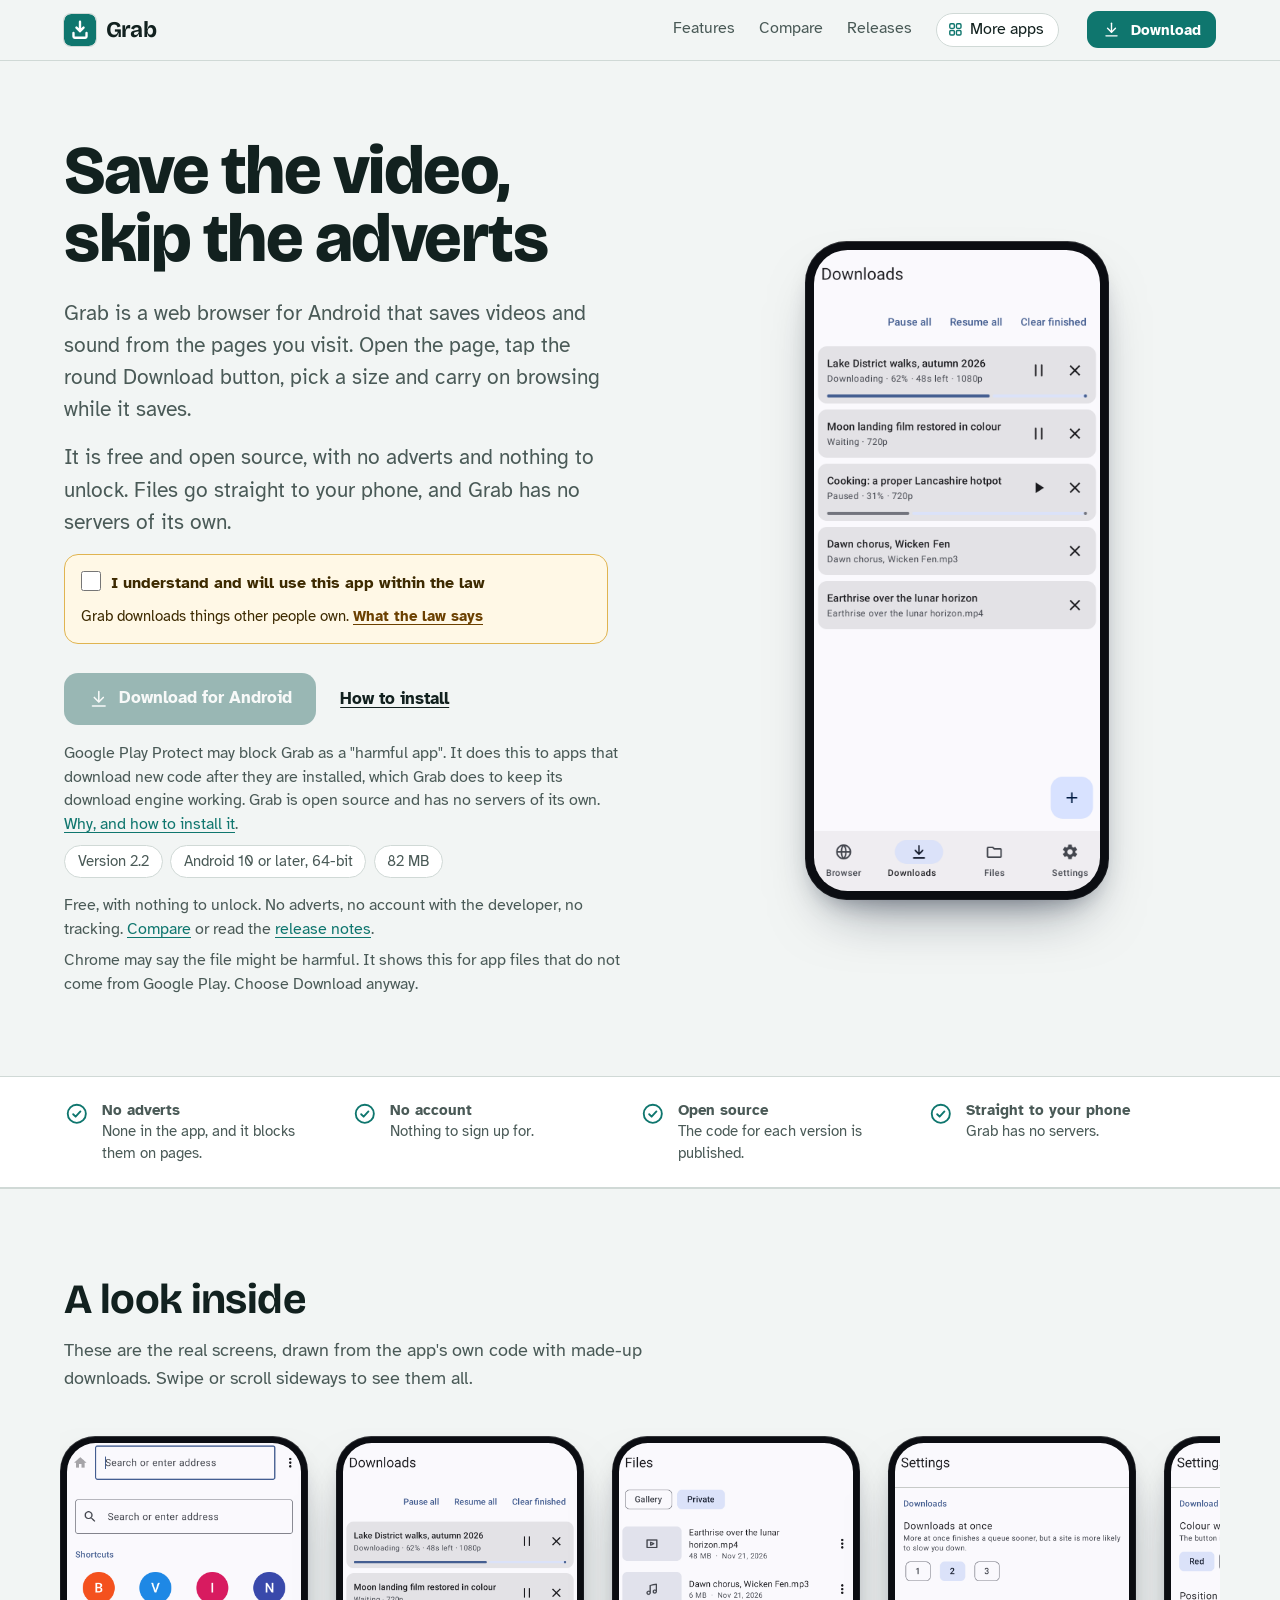
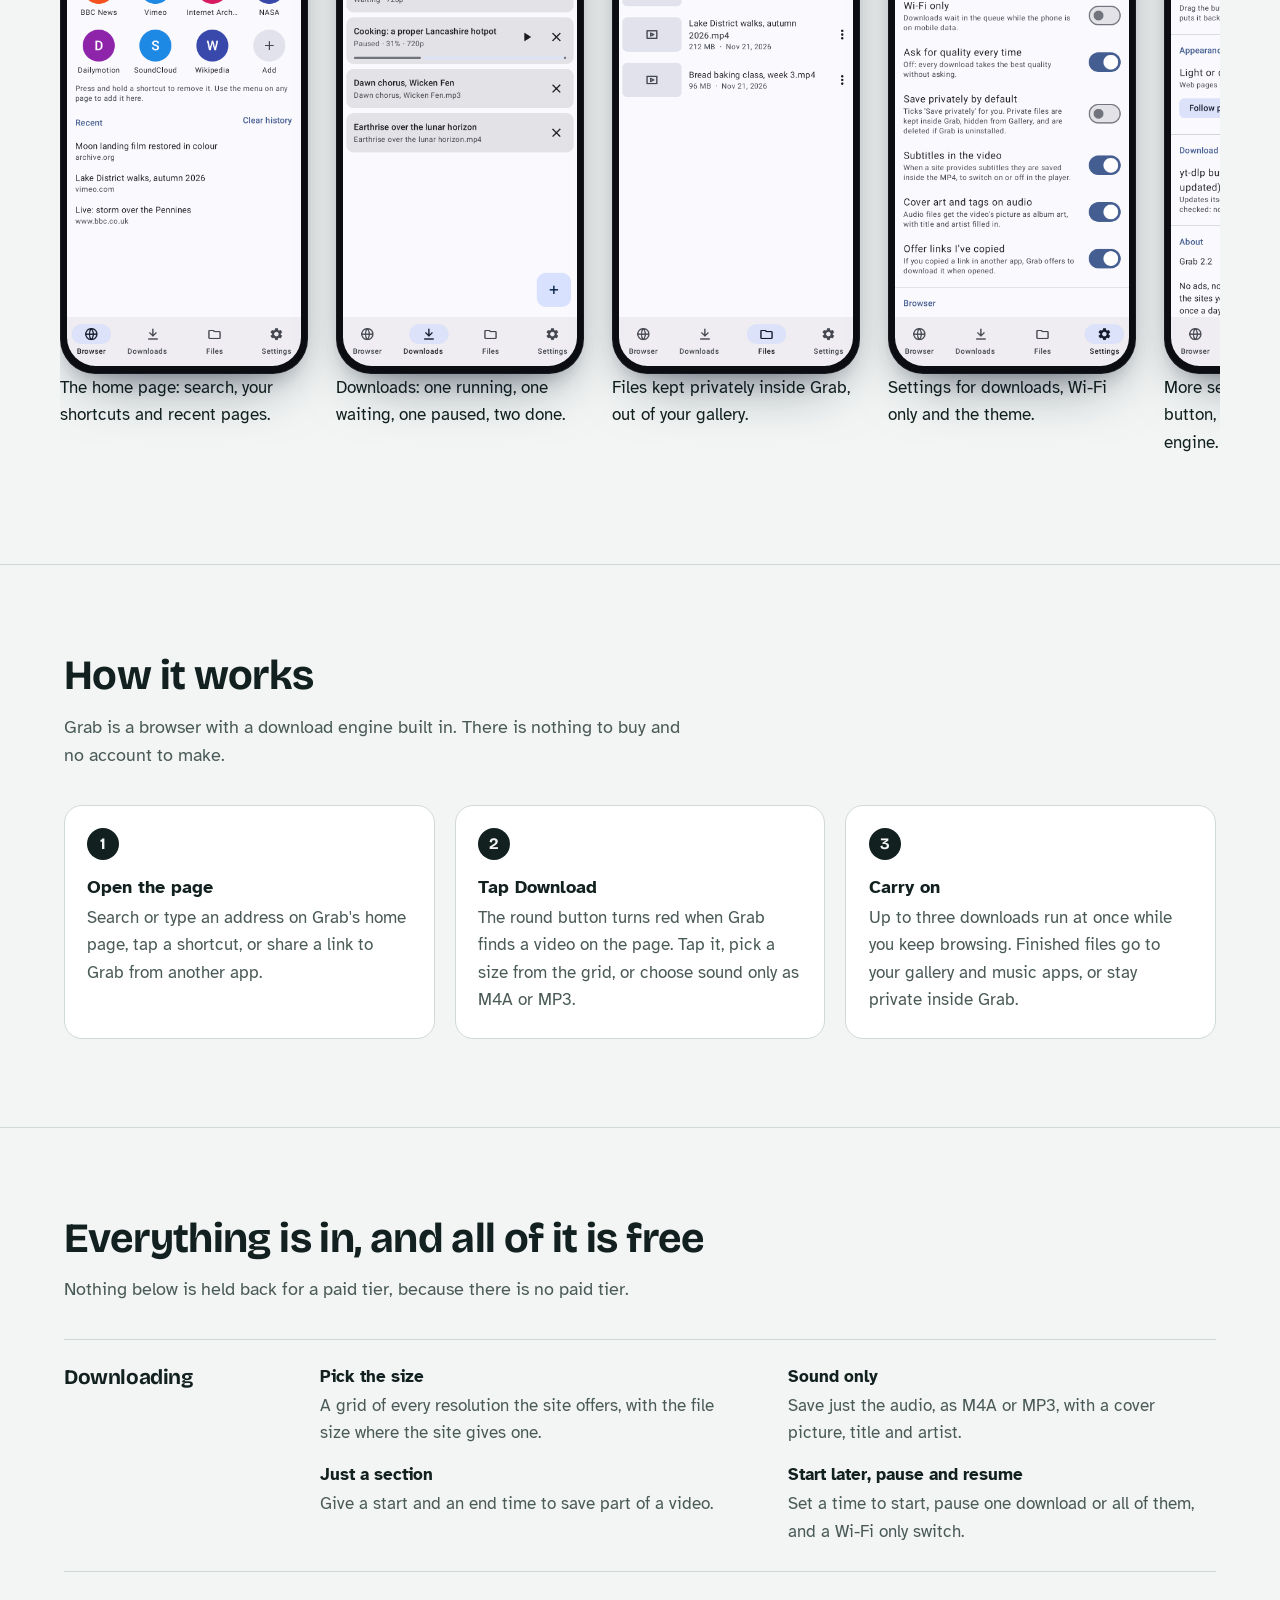
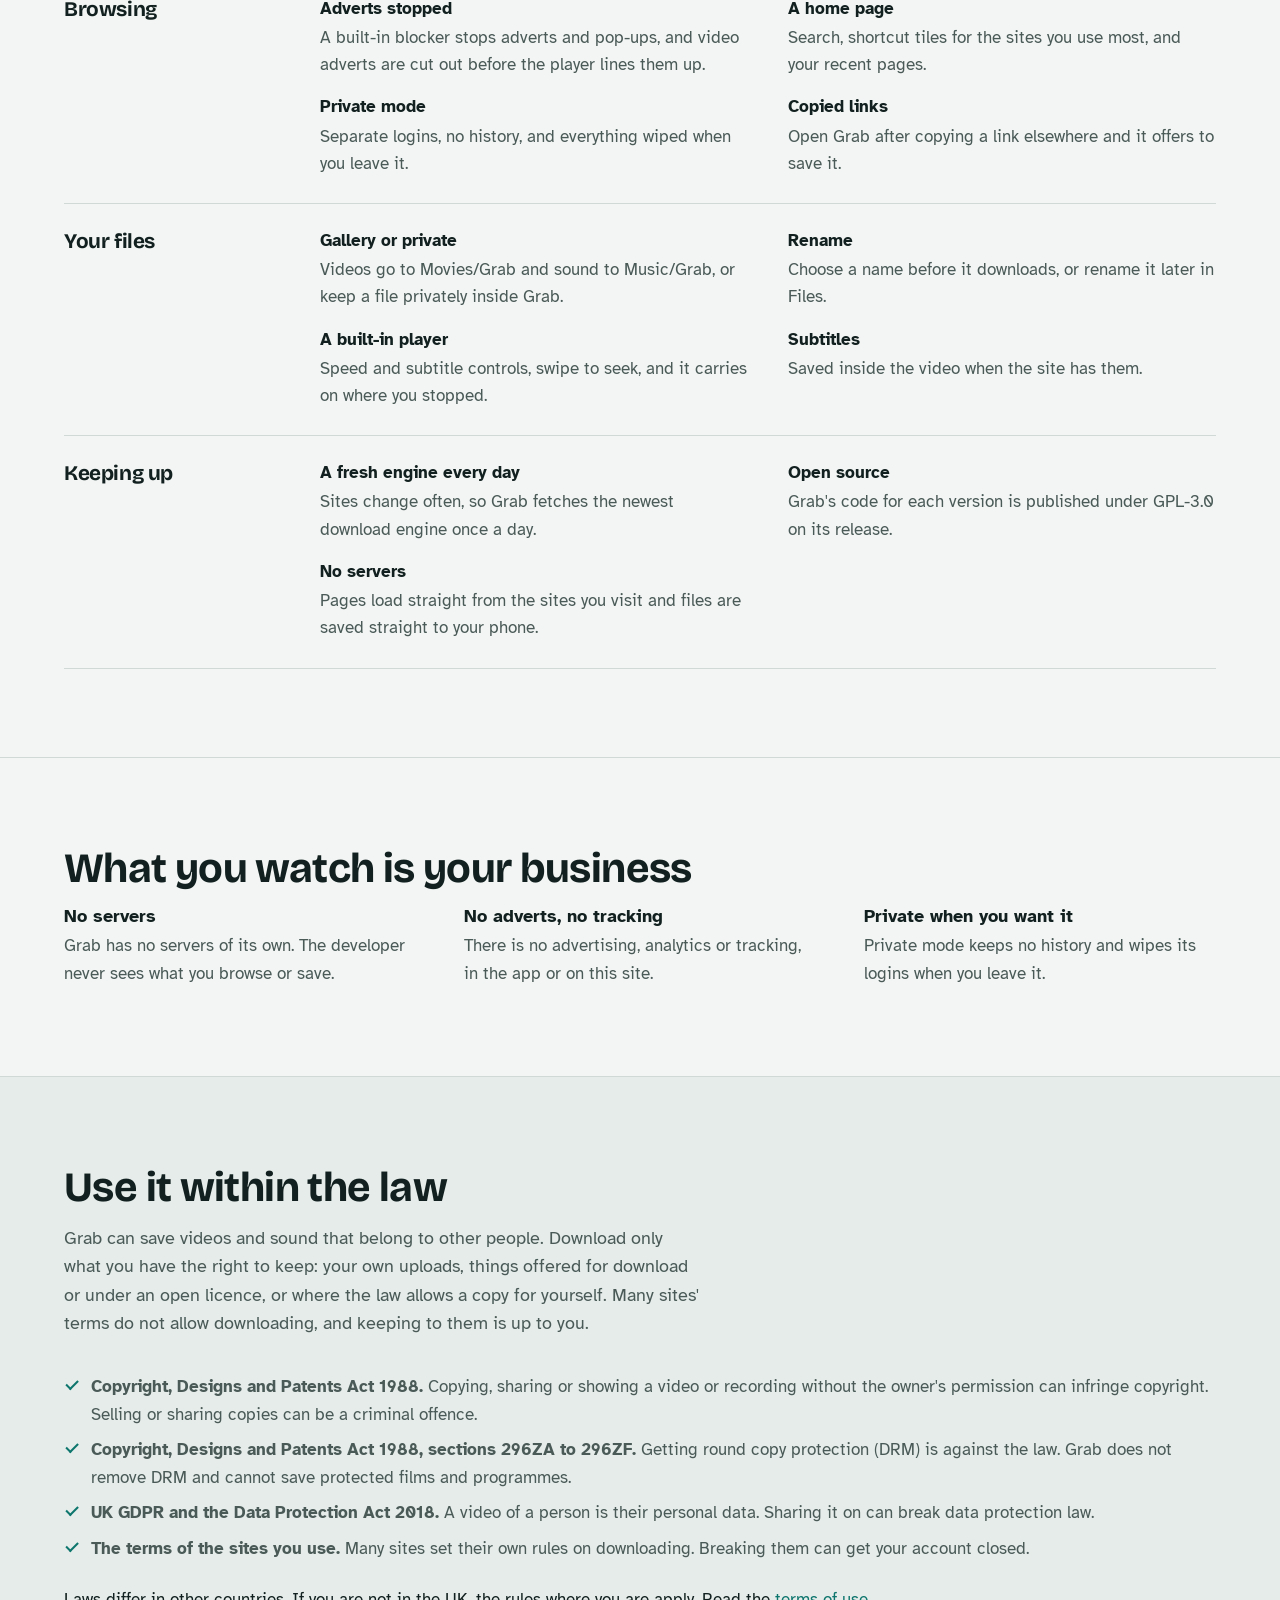
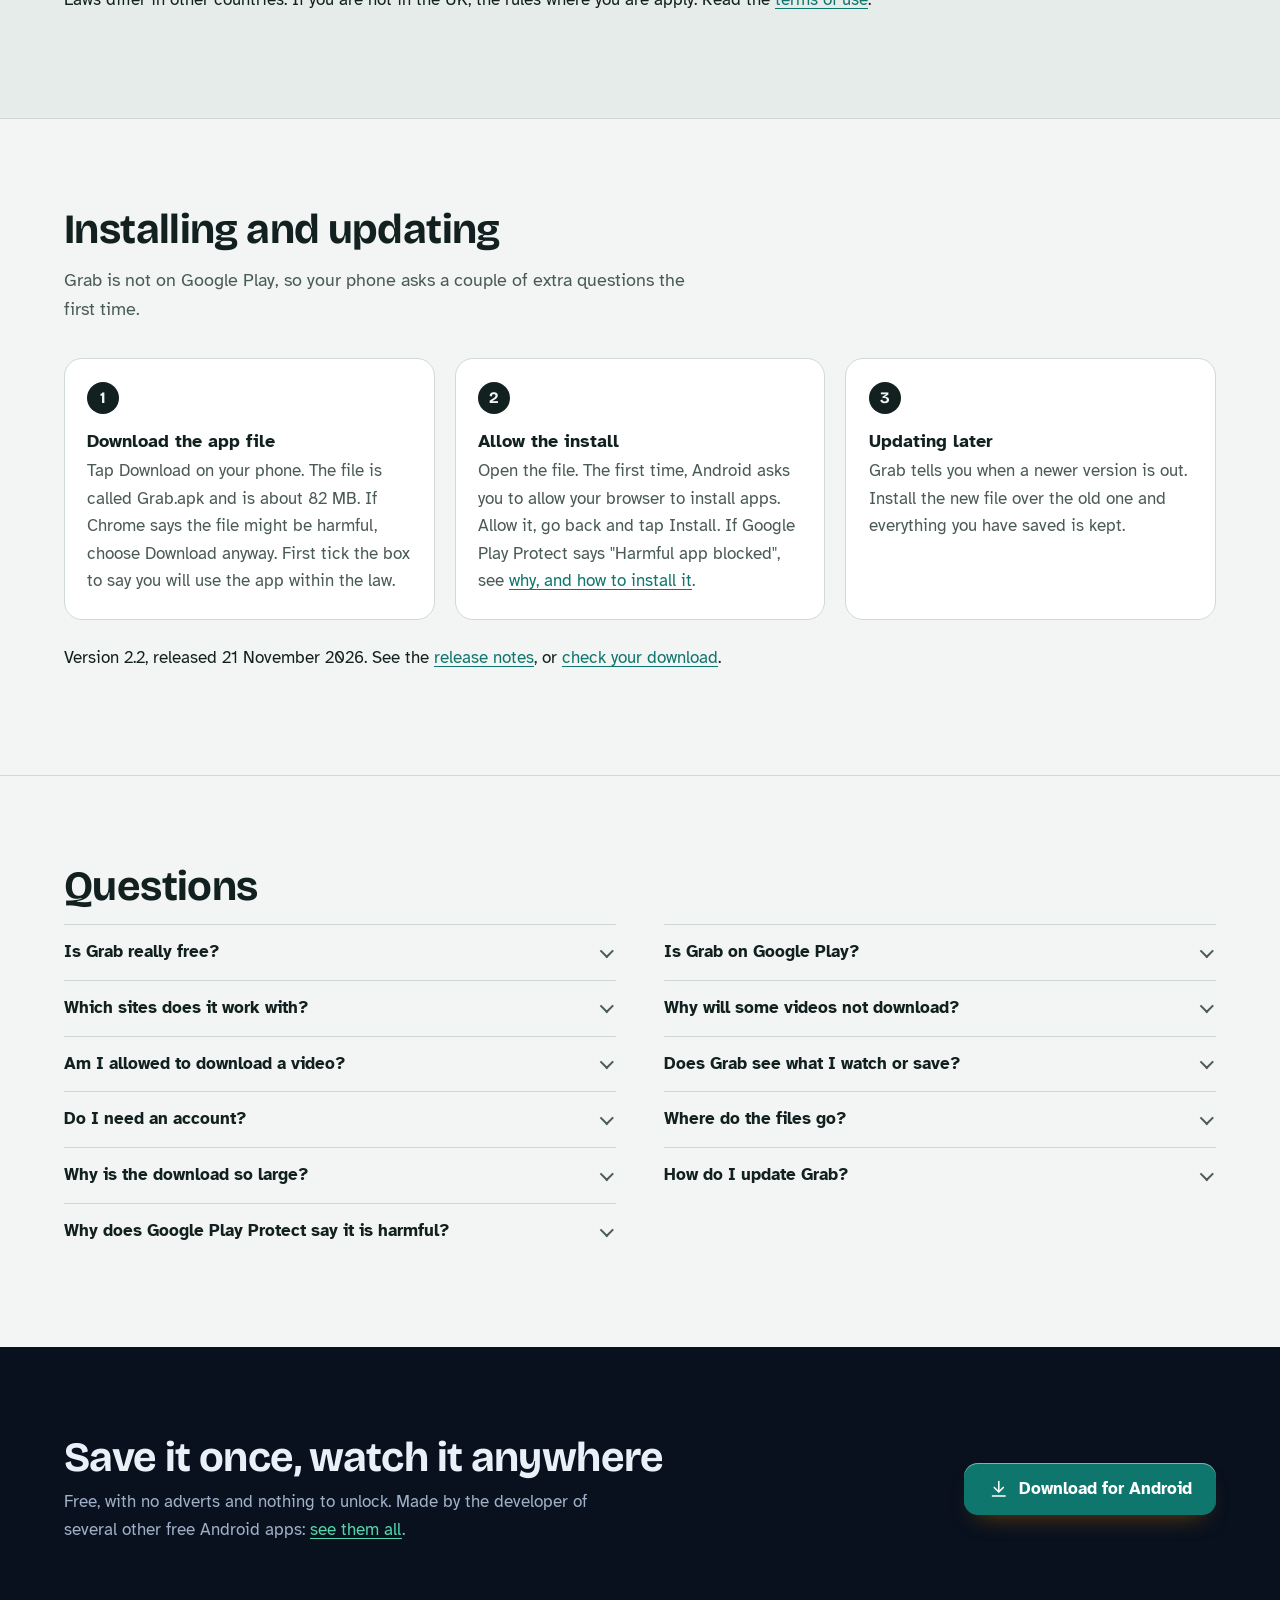
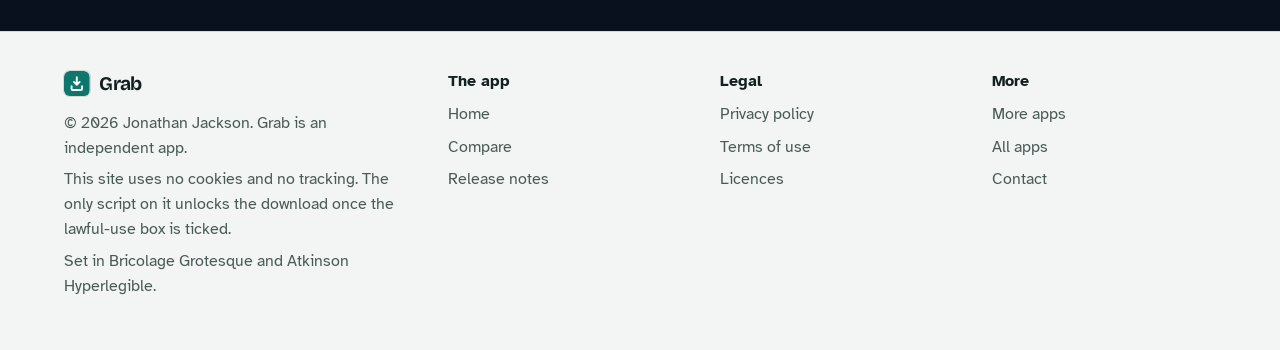
==== commit bb553bd3: "Explain Google Play Protect warning" ====
--- a/index.html
+++ b/index.html
@@ -29,7 +29,7 @@
 <link rel="stylesheet" href="./assets/apps-list.css?v=1">
 <script src="./assets/apps-list.js?v=1" defer></script>
 <script type="application/ld+json">{"@context":"https://schema.org","@type":"SoftwareApplication","name":"Grab","url":"https://customgpter.github.io/grab/","description":"Grab is a free, open-source Android browser that saves videos and sound from the sites you visit. Pick a size, queue it and carry on. No adverts, no account, nothing to unlock.","applicationCategory":"MultimediaApplication","operatingSystem":"Android 10 or later, 64-bit","softwareVersion":"2.2","downloadUrl":"https://github.com/CustomGPTer/grab/releases/latest/download/Grab.apk","releaseNotes":"https://customgpter.github.io/grab/releases.html","offers":{"@type":"Offer","price":"0","priceCurrency":"GBP"},"inLanguage":"en-GB","image":"https://customgpter.github.io/grab/assets/og.png","featureList":["Pick the size","Sound only","Just a section","Start later, pause and resume","Adverts stopped","A home page","Private mode","Copied links","Gallery or private","Rename","A built-in player","Subtitles"],"author":{"@type":"Person","name":"Jonathan Jackson"}}</script>
-<script type="application/ld+json">{"@context":"https://schema.org","@type":"FAQPage","mainEntity":[{"@type":"Question","name":"Is Grab really free?","acceptedAnswer":{"@type":"Answer","text":"Yes. There is no paid version, no subscription and no adverts, and nothing in the app is locked. It is also open source. See the comparison."}},{"@type":"Question","name":"Is Grab on Google Play?","acceptedAnswer":{"@type":"Answer","text":"No. Grab is a personal project and is downloaded from this site as an Android app file. It needs Android 10 or later on a 64-bit phone, which covers almost every phone sold in recent years."}},{"@type":"Question","name":"Which sites does it work with?","acceptedAnswer":{"@type":"Answer","text":"Grab uses yt-dlp, an open-source download engine that recognises well over a thousand video and audio sites. On a site the engine does not know, Grab offers the stream the page itself was playing. Sites change often, so Grab fetches the newest engine once a day."}},{"@type":"Question","name":"Why will some videos not download?","acceptedAnswer":{"@type":"Answer","text":"Films and programmes on services such as Netflix, Disney+ and Prime Video are locked with copy protection (DRM). Grab does not remove DRM and cannot save them. Now and then a site changes in a way that stops downloads until the engine catches up, which the daily update usually puts right."}},{"@type":"Question","name":"Am I allowed to download a video?","acceptedAnswer":{"@type":"Answer","text":"That depends on the video and the site. Download only what you have the right to keep: your own uploads, videos offered for download or under an open licence, or where the law where you live allows a copy for yourself. Many sites' terms do not allow downloading, and keeping to them is up to you. The detail is in the terms."}},{"@type":"Question","name":"Does Grab see what I watch or save?","acceptedAnswer":{"@type":"Answer","text":"No. Grab has no servers. Pages load straight from the sites you visit, and files are saved straight to your phone."}},{"@type":"Question","name":"Do I need an account?","acceptedAnswer":{"@type":"Answer","text":"No. If a video is only shown to people who are signed in to its site, sign in on that site in Grab's browser. Grab tries the download without your login first and uses it only if that fails."}},{"@type":"Question","name":"Where do the files go?","acceptedAnswer":{"@type":"Answer","text":"Videos go to Movies/Grab and sound to Music/Grab, where your gallery and music apps can see them. Files you save privately stay inside Grab, hidden from other apps, and are deleted if you uninstall it."}},{"@type":"Question","name":"Why is the download so large?","acceptedAnswer":{"@type":"Answer","text":"The file is about 82 MB because Grab carries its whole download engine with it: yt-dlp, the Python it runs on, and FFmpeg for joining and converting files."}},{"@type":"Question","name":"How do I update Grab?","acceptedAnswer":{"@type":"Answer","text":"Download the latest version from this site and install it over the one you have. Your downloads, queue, shortcuts and settings are kept."}}]}</script>
+<script type="application/ld+json">{"@context":"https://schema.org","@type":"FAQPage","mainEntity":[{"@type":"Question","name":"Is Grab really free?","acceptedAnswer":{"@type":"Answer","text":"Yes. There is no paid version, no subscription and no adverts, and nothing in the app is locked. It is also open source. See the comparison."}},{"@type":"Question","name":"Is Grab on Google Play?","acceptedAnswer":{"@type":"Answer","text":"No. Grab is a personal project and is downloaded from this site as an Android app file. It needs Android 10 or later on a 64-bit phone, which covers almost every phone sold in recent years."}},{"@type":"Question","name":"Which sites does it work with?","acceptedAnswer":{"@type":"Answer","text":"Grab uses yt-dlp, an open-source download engine that recognises well over a thousand video and audio sites. On a site the engine does not know, Grab offers the stream the page itself was playing. Sites change often, so Grab fetches the newest engine once a day."}},{"@type":"Question","name":"Why will some videos not download?","acceptedAnswer":{"@type":"Answer","text":"Films and programmes on services such as Netflix, Disney+ and Prime Video are locked with copy protection (DRM). Grab does not remove DRM and cannot save them. Now and then a site changes in a way that stops downloads until the engine catches up, which the daily update usually puts right."}},{"@type":"Question","name":"Am I allowed to download a video?","acceptedAnswer":{"@type":"Answer","text":"That depends on the video and the site. Download only what you have the right to keep: your own uploads, videos offered for download or under an open licence, or where the law where you live allows a copy for yourself. Many sites' terms do not allow downloading, and keeping to them is up to you. The detail is in the terms."}},{"@type":"Question","name":"Does Grab see what I watch or save?","acceptedAnswer":{"@type":"Answer","text":"No. Grab has no servers. Pages load straight from the sites you visit, and files are saved straight to your phone."}},{"@type":"Question","name":"Do I need an account?","acceptedAnswer":{"@type":"Answer","text":"No. If a video is only shown to people who are signed in to its site, sign in on that site in Grab's browser. Grab tries the download without your login first and uses it only if that fails."}},{"@type":"Question","name":"Where do the files go?","acceptedAnswer":{"@type":"Answer","text":"Videos go to Movies/Grab and sound to Music/Grab, where your gallery and music apps can see them. Files you save privately stay inside Grab, hidden from other apps, and are deleted if you uninstall it."}},{"@type":"Question","name":"Why is the download so large?","acceptedAnswer":{"@type":"Answer","text":"The file is about 82 MB because Grab carries its whole download engine with it: yt-dlp, the Python it runs on, and FFmpeg for joining and converting files."}},{"@type":"Question","name":"How do I update Grab?","acceptedAnswer":{"@type":"Answer","text":"Download the latest version from this site and install it over the one you have. Your downloads, queue, shortcuts and settings are kept."}},{"@type":"Question","name":"Why does Google Play Protect say it is harmful?","acceptedAnswer":{"@type":"Answer","text":"Play Protect is wary of apps that download new code after they are installed. Grab fetches the newest download engine once a day so it keeps working as sites change. Grab is open source and has no servers of its own. See why, and how to install it."}}]}</script>
 </head>
 <body>
 <a class="skip" href="#main">Skip to content</a>
@@ -48,6 +48,7 @@
 <p class="lede">Grab is a web browser for Android that saves videos and sound from the pages you visit. Open the page, tap the round Download button, pick a size and carry on browsing while it saves.</p><p class="lede">It is free and open source, with no adverts and nothing to unlock. Files go straight to your phone, and Grab has no servers of its own.</p>
 
 <div class="gate-scope"><div class="law-box" data-gate><label><input type="checkbox"> I understand and will use this app within the law</label><p>Grab downloads things other people own. <a href="terms.html#law">What the law says</a></p><noscript><p>Turn on JavaScript to tick the box and download.</p></noscript></div><p class="get" id="download"><a class="button" data-href="https://github.com/CustomGPTer/grab/releases/latest/download/Grab.apk" aria-disabled="true" role="link" tabindex="-1"><svg class="ico" viewBox="0 0 24 24" aria-hidden="true"><path d="M12 4v11"/><path d="M7 10.5l5 5 5-5"/><path d="M5 20h14"/></svg>Download for Android</a><a class="aside" href="#install">How to install</a></p></div>
+<p class="facts protect-note">Google Play Protect may block Grab as a "harmful app". It does this to apps that download new code after they are installed, which Grab does to keep its download engine working. Grab is open source and has no servers of its own. <a href="releases.html#play-protect">Why, and how to install it</a>.</p>
 <ul class="pills"><li>Version 2.2</li><li>Android 10 or later, 64-bit</li><li>82 MB</li></ul>
 <p class="facts">Free, with nothing to unlock. No adverts, no account with the developer, no tracking. <a href="compare.html">Compare</a> or read the <a href="releases.html">release notes</a>.</p>
 <p class="facts">Chrome may say the file might be harmful. It shows this for app files that do not come from Google Play. Choose Download anyway.</p>
@@ -103,7 +104,7 @@
 <div class="wrap">
 <h2 id="install-h">Installing and updating</h2>
 <p class="intro">Grab is not on Google Play, so your phone asks a couple of extra questions the first time.</p>
-<ol class="steps"><li><h3>Download the app file</h3><p>Tap Download on your phone. The file is called Grab.apk and is about 82 MB. If Chrome says the file might be harmful, choose Download anyway. First tick the box to say you will use the app within the law.</p></li><li><h3>Allow the install</h3><p>Open the file. The first time, Android asks you to allow your browser to install apps. Allow it, go back and tap Install. If Google Play Protect steps in, choose More details, then Install anyway.</p></li><li><h3>Updating later</h3><p>Grab tells you when a newer version is out. Install the new file over the old one and everything you have saved is kept.</p></li></ol>
+<ol class="steps"><li><h3>Download the app file</h3><p>Tap Download on your phone. The file is called Grab.apk and is about 82 MB. If Chrome says the file might be harmful, choose Download anyway. First tick the box to say you will use the app within the law.</p></li><li><h3>Allow the install</h3><p>Open the file. The first time, Android asks you to allow your browser to install apps. Allow it, go back and tap Install. If Google Play Protect says "Harmful app blocked", see <a href="releases.html#play-protect">why, and how to install it</a>.</p></li><li><h3>Updating later</h3><p>Grab tells you when a newer version is out. Install the new file over the old one and everything you have saved is kept.</p></li></ol>
 <p class="after-table">Version 2.2, released 21 November 2026. See the <a href="releases.html">release notes</a>, or <a href="releases.html#checking">check your download</a>.</p>
 </div>
 </section>
@@ -111,7 +112,7 @@
 <section id="questions" aria-labelledby="questions-h">
 <div class="wrap">
 <h2 id="questions-h">Questions</h2>
-<div class="faq"><details><summary>Is Grab really free?</summary><p>Yes. There is no paid version, no subscription and no adverts, and nothing in the app is locked. It is also open source. <a href="compare.html">See the comparison</a>.</p></details><details><summary>Is Grab on Google Play?</summary><p>No. Grab is a personal project and is downloaded from this site as an Android app file. It needs Android 10 or later on a 64-bit phone, which covers almost every phone sold in recent years.</p></details><details><summary>Which sites does it work with?</summary><p>Grab uses yt-dlp, an open-source download engine that recognises well over a thousand video and audio sites. On a site the engine does not know, Grab offers the stream the page itself was playing. Sites change often, so Grab fetches the newest engine once a day.</p></details><details><summary>Why will some videos not download?</summary><p>Films and programmes on services such as Netflix, Disney+ and Prime Video are locked with copy protection (DRM). Grab does not remove DRM and cannot save them. Now and then a site changes in a way that stops downloads until the engine catches up, which the daily update usually puts right.</p></details><details><summary>Am I allowed to download a video?</summary><p>That depends on the video and the site. Download only what you have the right to keep: your own uploads, videos offered for download or under an open licence, or where the law where you live allows a copy for yourself. Many sites' terms do not allow downloading, and keeping to them is up to you. The detail is in the <a href="terms.html#downloads">terms</a>.</p></details><details><summary>Does Grab see what I watch or save?</summary><p>No. Grab has no servers. Pages load straight from the sites you visit, and files are saved straight to your phone.</p></details><details><summary>Do I need an account?</summary><p>No. If a video is only shown to people who are signed in to its site, sign in on that site in Grab's browser. Grab tries the download without your login first and uses it only if that fails.</p></details><details><summary>Where do the files go?</summary><p>Videos go to Movies/Grab and sound to Music/Grab, where your gallery and music apps can see them. Files you save privately stay inside Grab, hidden from other apps, and are deleted if you uninstall it.</p></details><details><summary>Why is the download so large?</summary><p>The file is about 82 MB because Grab carries its whole download engine with it: yt-dlp, the Python it runs on, and FFmpeg for joining and converting files.</p></details><details><summary>How do I update Grab?</summary><p>Download the latest version from this site and install it over the one you have. Your downloads, queue, shortcuts and settings are kept.</p></details></div>
+<div class="faq"><details><summary>Is Grab really free?</summary><p>Yes. There is no paid version, no subscription and no adverts, and nothing in the app is locked. It is also open source. <a href="compare.html">See the comparison</a>.</p></details><details><summary>Is Grab on Google Play?</summary><p>No. Grab is a personal project and is downloaded from this site as an Android app file. It needs Android 10 or later on a 64-bit phone, which covers almost every phone sold in recent years.</p></details><details><summary>Which sites does it work with?</summary><p>Grab uses yt-dlp, an open-source download engine that recognises well over a thousand video and audio sites. On a site the engine does not know, Grab offers the stream the page itself was playing. Sites change often, so Grab fetches the newest engine once a day.</p></details><details><summary>Why will some videos not download?</summary><p>Films and programmes on services such as Netflix, Disney+ and Prime Video are locked with copy protection (DRM). Grab does not remove DRM and cannot save them. Now and then a site changes in a way that stops downloads until the engine catches up, which the daily update usually puts right.</p></details><details><summary>Am I allowed to download a video?</summary><p>That depends on the video and the site. Download only what you have the right to keep: your own uploads, videos offered for download or under an open licence, or where the law where you live allows a copy for yourself. Many sites' terms do not allow downloading, and keeping to them is up to you. The detail is in the <a href="terms.html#downloads">terms</a>.</p></details><details><summary>Does Grab see what I watch or save?</summary><p>No. Grab has no servers. Pages load straight from the sites you visit, and files are saved straight to your phone.</p></details><details><summary>Do I need an account?</summary><p>No. If a video is only shown to people who are signed in to its site, sign in on that site in Grab's browser. Grab tries the download without your login first and uses it only if that fails.</p></details><details><summary>Where do the files go?</summary><p>Videos go to Movies/Grab and sound to Music/Grab, where your gallery and music apps can see them. Files you save privately stay inside Grab, hidden from other apps, and are deleted if you uninstall it.</p></details><details><summary>Why is the download so large?</summary><p>The file is about 82 MB because Grab carries its whole download engine with it: yt-dlp, the Python it runs on, and FFmpeg for joining and converting files.</p></details><details><summary>How do I update Grab?</summary><p>Download the latest version from this site and install it over the one you have. Your downloads, queue, shortcuts and settings are kept.</p></details><details><summary>Why does Google Play Protect say it is harmful?</summary><p>Play Protect is wary of apps that download new code after they are installed. Grab fetches the newest download engine once a day so it keeps working as sites change. Grab is open source and has no servers of its own. See <a href="releases.html#play-protect">why, and how to install it</a>.</p></details></div>
 </div>
 </section>
 
@@ -134,6 +135,7 @@
 <li><a href="./">Home</a></li>
 <li><a href="./compare.html">Compare</a></li>
 <li><a href="./releases.html">Release notes</a></li>
+
 </ul></nav>
 <nav aria-label="Legal"><h2>Legal</h2><ul>
 <li><a href="./privacy.html">Privacy policy</a></li>
